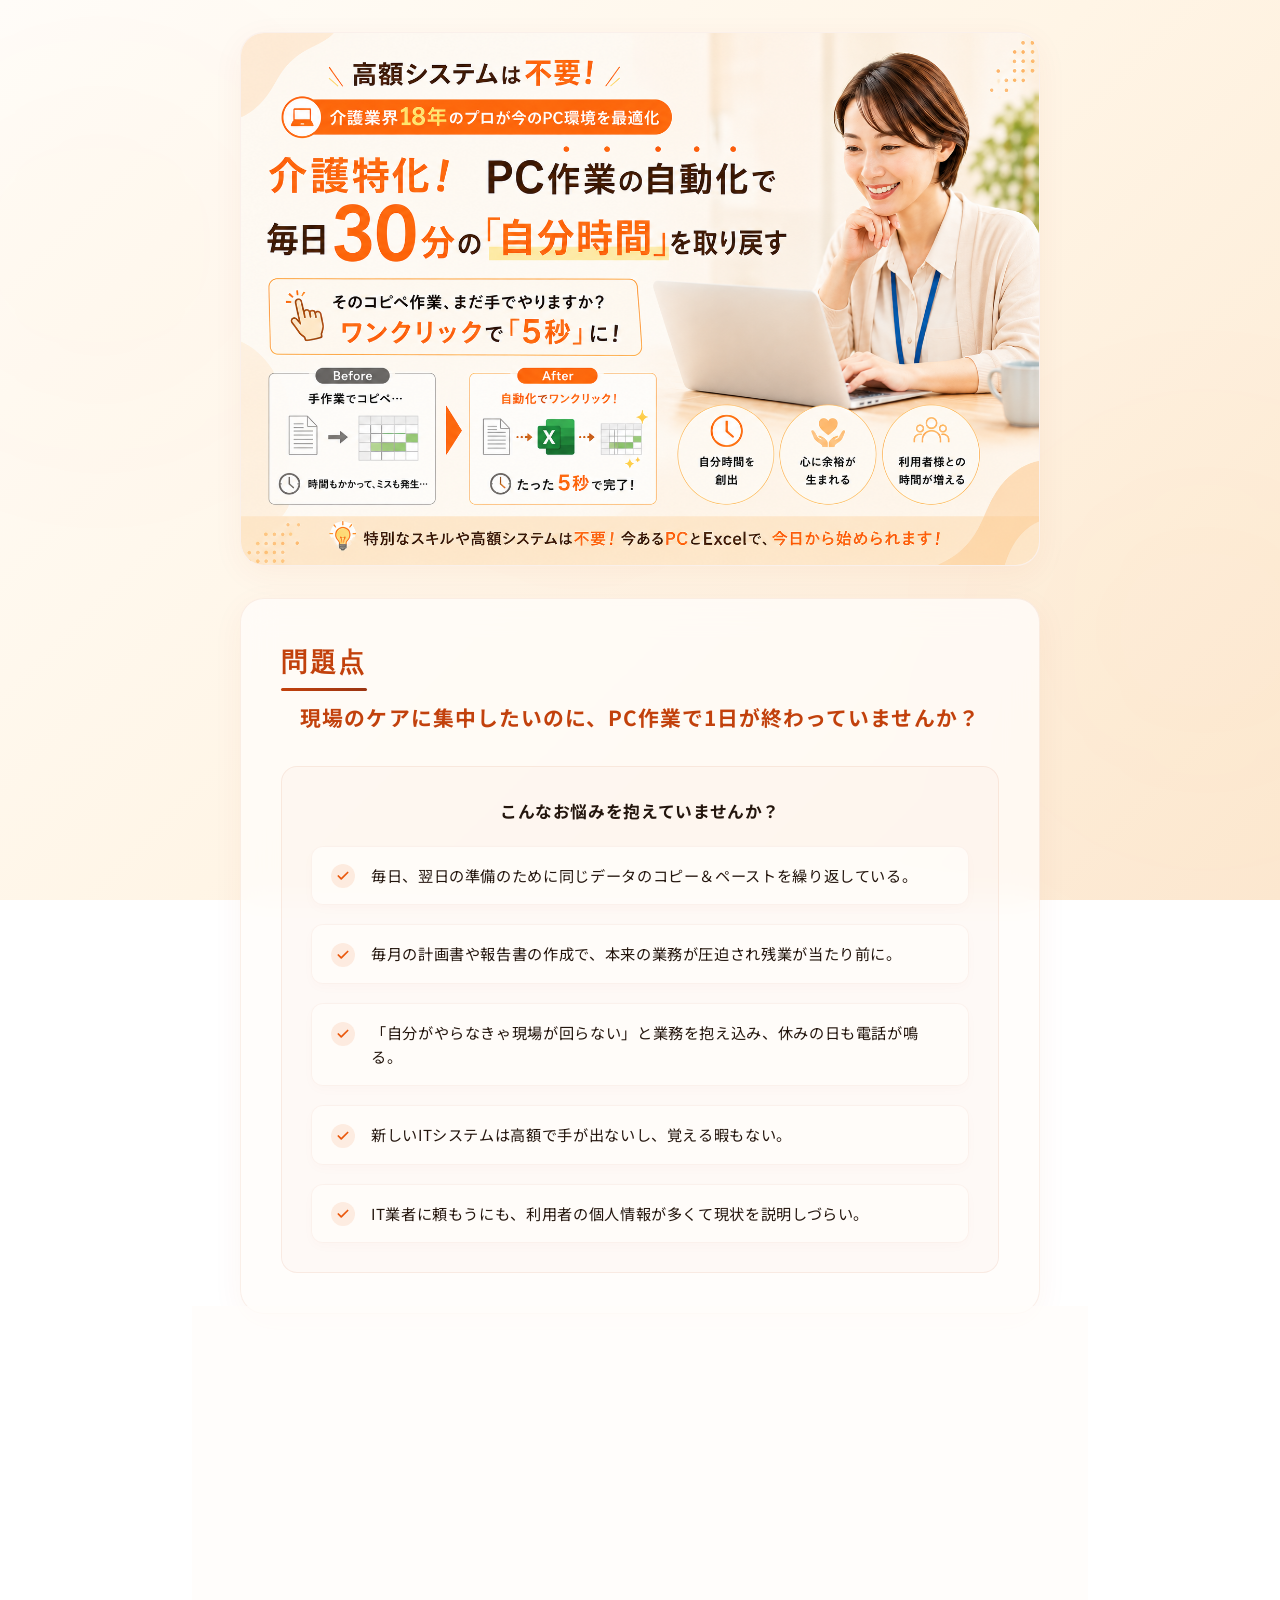
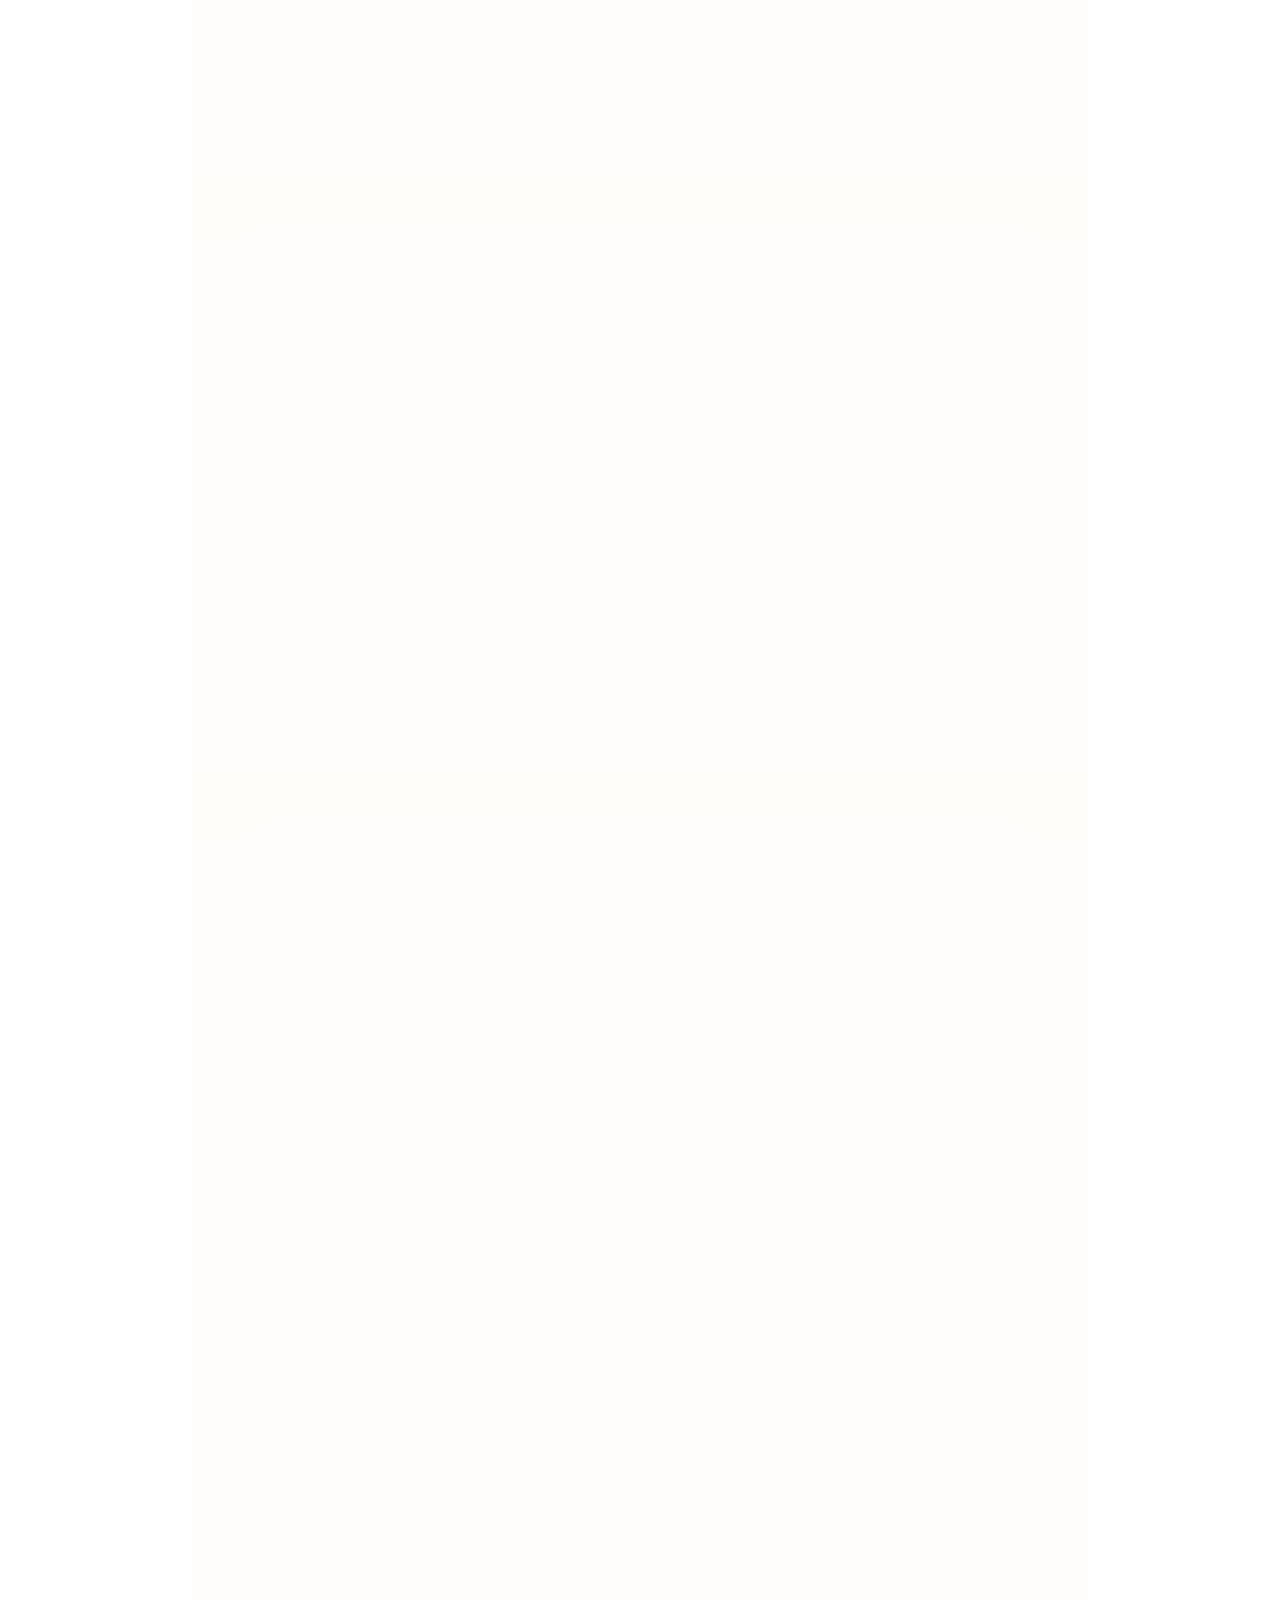
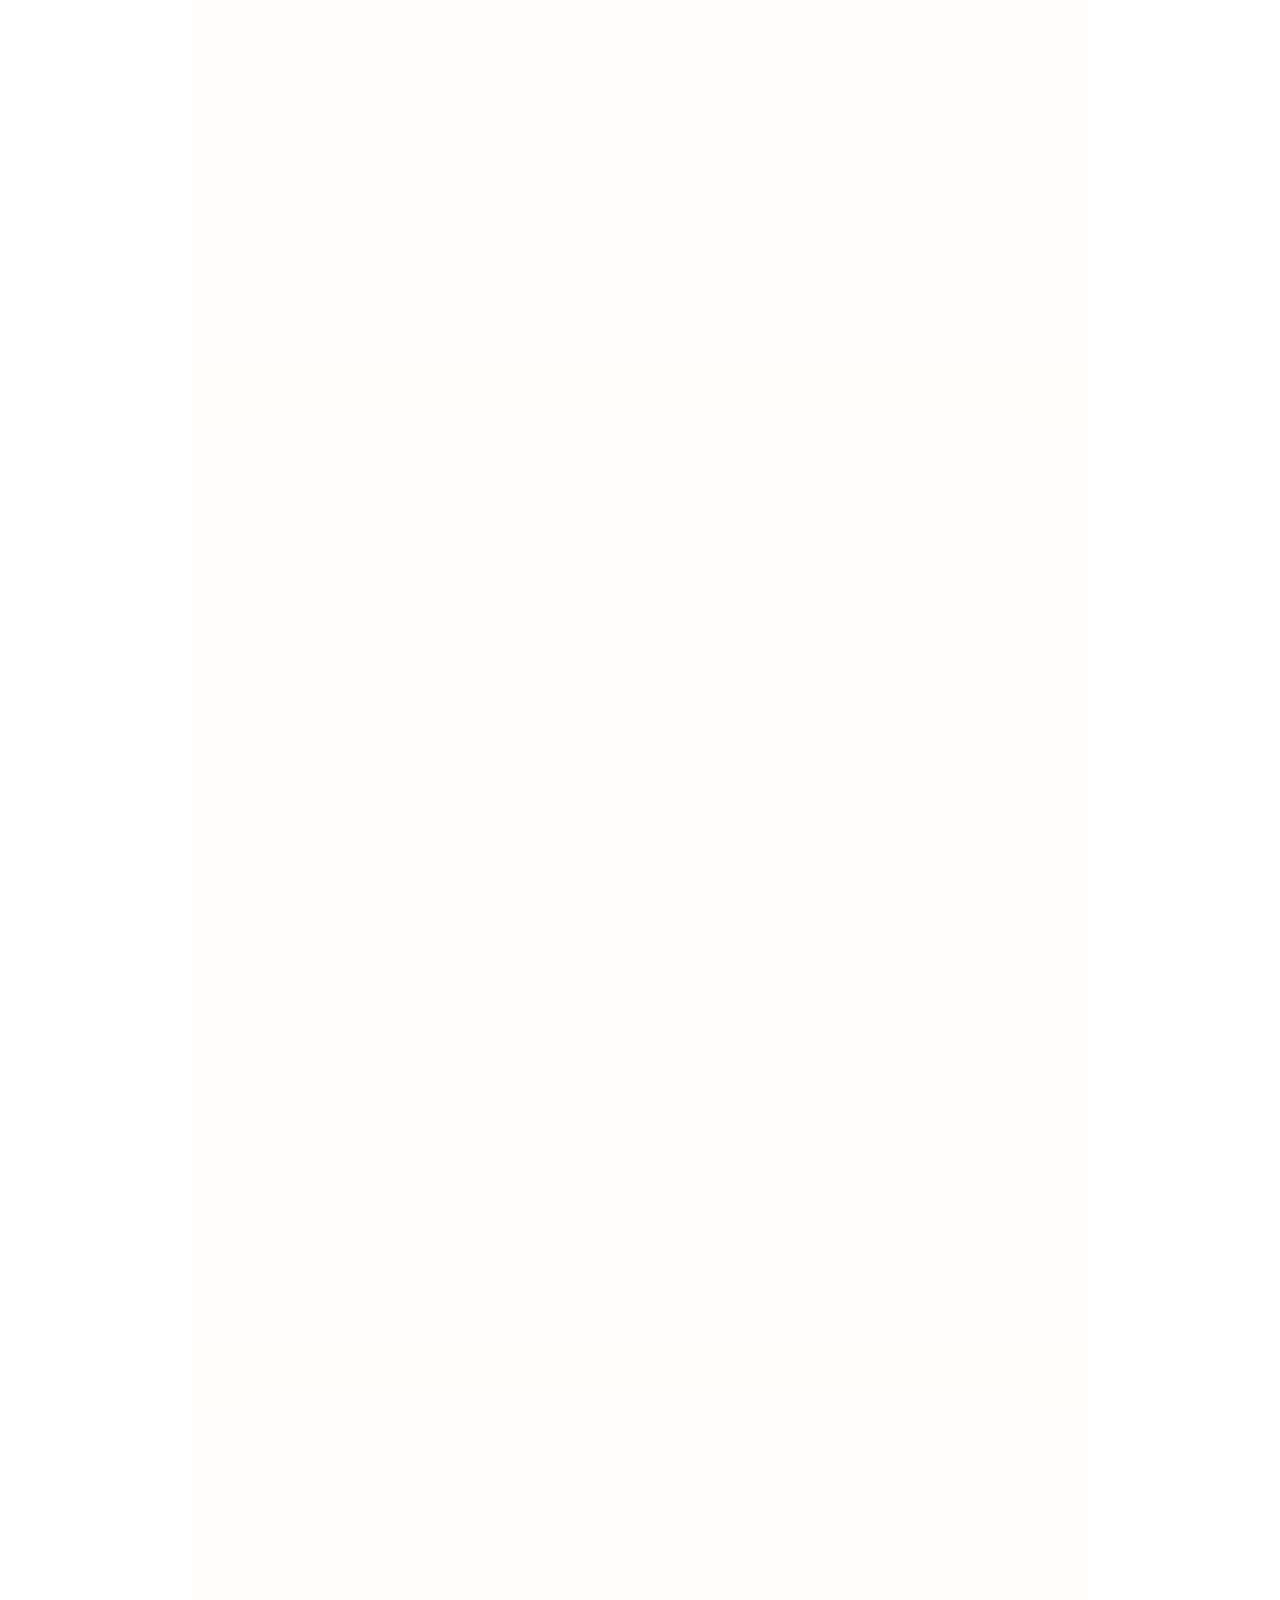
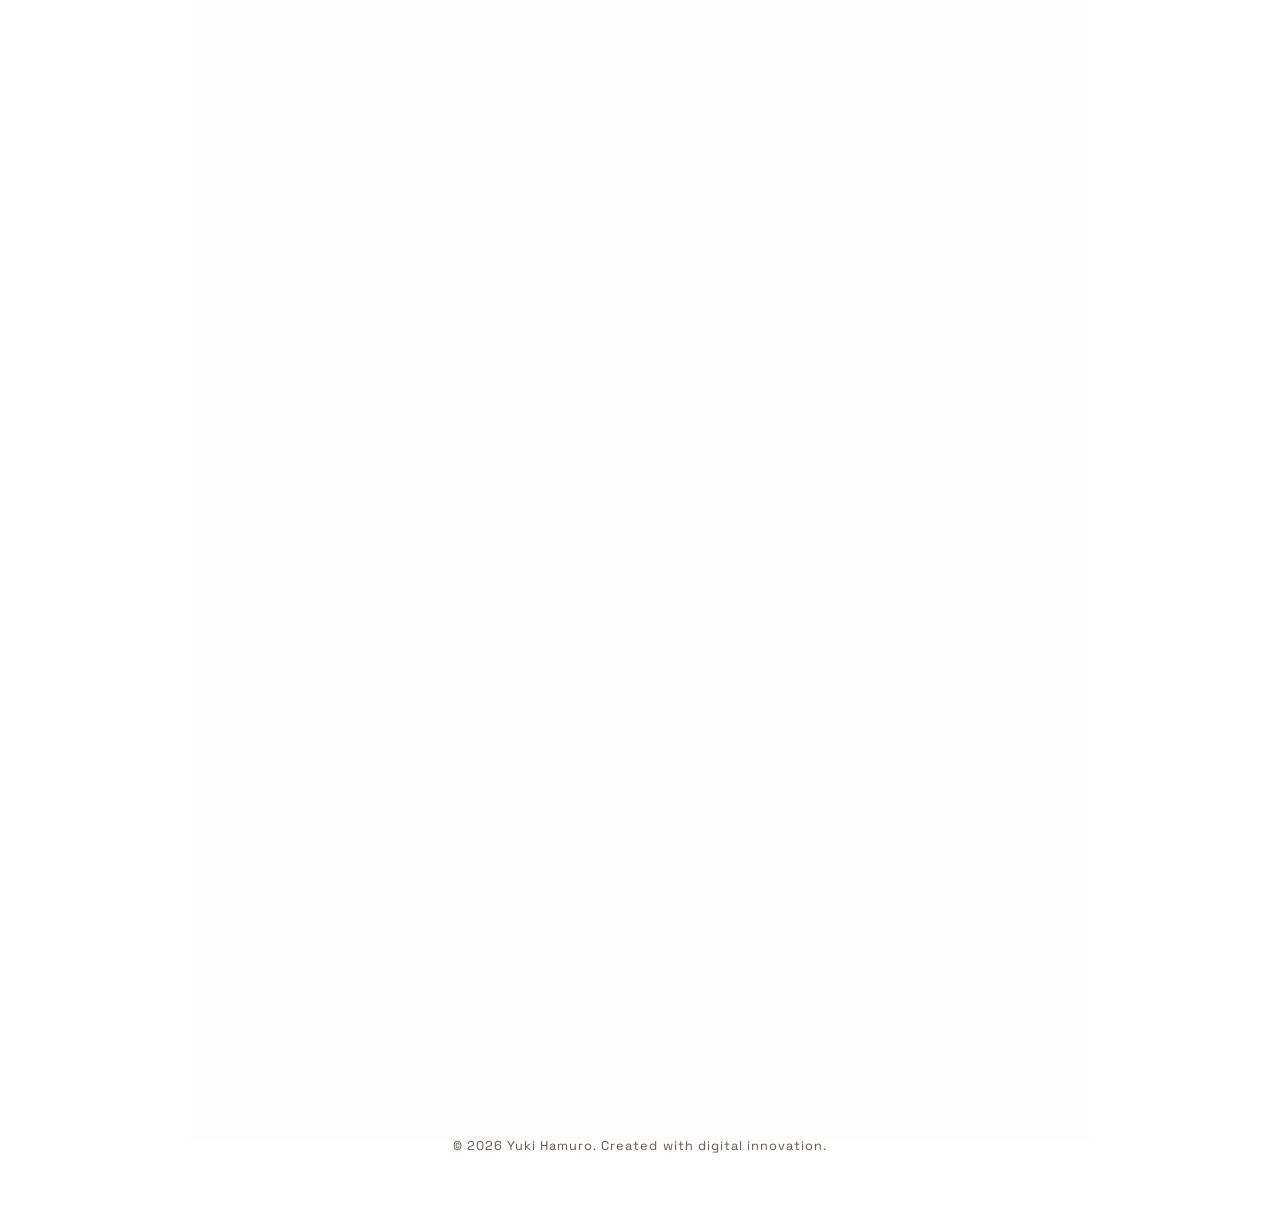
==== index.html @ 99d753df "LINE変更" ====
<!DOCTYPE html>
<html lang="ja">
<head>
  <meta charset="UTF-8">
  <meta name="viewport" content="width=device-width, initial-scale=1.0">
  <title>羽室 雄貴 | 介護特化型・デジタル業務改善プロデューサー</title>
  <meta name="description" content="羽室 雄貴（はむこばのhamちゃん）の自己紹介ページです。介護職18年、うち管理者歴13年の経験を活かし、PCデータのカスタマイズ等を通じて介護現場のデジタル業務改善をサポートします。">
  
  <!-- OGP設定（SNSでシェアされた時の表示設定） -->
  <meta property="og:title" content="みんなで一緒に〈はよかえろ〉">
  <meta property="og:description" content="介護職者必見！PC業務時短化しちゃおう！">
  <meta property="og:image" content="LP2.png">
  <meta property="og:type" content="website">
  
  <!-- X（旧Twitter）用のカード設定 -->
  <meta name="twitter:card" content="summary_large_image">

  <!-- Google Fonts: 未来的な Orbitron / Space Grotesk と 読みやすい Noto Sans JP -->
  <link rel="preconnect" href="https://fonts.googleapis.com">
  <link rel="preconnect" href="https://fonts.gstatic.com" crossorigin>
  <link href="https://fonts.googleapis.com/css2?family=Noto+Sans+JP:wght@400;500;700&family=Orbitron:wght@500;700&family=Space+Grotesk:wght@500;700&display=swap" rel="stylesheet">
  <link rel="stylesheet" href="style.css">
</head>
<body>

  <!-- 背景のネオンデジタル装飾用グラデーションサークル -->
  <div class="bg-circles">
    <div class="circle circle-1"></div>
    <div class="circle circle-2"></div>
    <div class="circle circle-3"></div>
  </div>

  <main class="main-container">
    <!-- 新しいファーストビュー（メインビジュアル） -->
    <div class="main-visual fade-in">
      <img src="LP2.png" alt="デジタル業務改善プロデューサー LP" class="main-visual-image">
    </div>

    <!-- お悩み提起セクション (Problem) -->
    <section class="section problem-section fade-in delay-1">
      <h2 class="section-title">問題点</h2>
      <p class="problem-lead">
        現場のケアに集中したいのに、<br class="sp-only">PC作業で1日が終わっていませんか？
      </p>
      <div class="problem-container">
        <p class="problem-intro">こんなお悩みを抱えていませんか？</p>
        <ul class="problem-list">
          <li class="problem-item">
            <span class="problem-icon">
              <svg viewBox="0 0 24 24" fill="none" stroke="currentColor" stroke-width="3" stroke-linecap="round" stroke-linejoin="round">
                <polyline points="20 6 9 17 4 12"></polyline>
              </svg>
            </span>
            <span class="problem-text">毎日、翌日の準備のために同じデータのコピー＆ペーストを繰り返している。</span>
          </li>
          <li class="problem-item">
            <span class="problem-icon">
              <svg viewBox="0 0 24 24" fill="none" stroke="currentColor" stroke-width="3" stroke-linecap="round" stroke-linejoin="round">
                <polyline points="20 6 9 17 4 12"></polyline>
              </svg>
            </span>
            <span class="problem-text">毎月の計画書や報告書の作成で、本来の業務が圧迫され残業が当たり前に。</span>
          </li>
          <li class="problem-item">
            <span class="problem-icon">
              <svg viewBox="0 0 24 24" fill="none" stroke="currentColor" stroke-width="3" stroke-linecap="round" stroke-linejoin="round">
                <polyline points="20 6 9 17 4 12"></polyline>
              </svg>
            </span>
            <span class="problem-text">「自分がやらなきゃ現場が回らない」と業務を抱え込み、休みの日も電話が鳴る。</span>
          </li>
          <li class="problem-item">
            <span class="problem-icon">
              <svg viewBox="0 0 24 24" fill="none" stroke="currentColor" stroke-width="3" stroke-linecap="round" stroke-linejoin="round">
                <polyline points="20 6 9 17 4 12"></polyline>
              </svg>
            </span>
            <span class="problem-text">新しいITシステムは高額で手が出ないし、覚える暇もない。</span>
          </li>
          <li class="problem-item">
            <span class="problem-icon">
              <svg viewBox="0 0 24 24" fill="none" stroke="currentColor" stroke-width="3" stroke-linecap="round" stroke-linejoin="round">
                <polyline points="20 6 9 17 4 12"></polyline>
              </svg>
            </span>
            <span class="problem-text">IT業者に頼もうにも、利用者の個人情報が多くて現状を説明しづらい。</span>
          </li>
        </ul>
      </div>
    </section>

    <!-- 共感・自己紹介セクション (Empathy Section) -->
    <section class="section empathy-section fade-in delay-2">
      <div class="empathy-container">
        <div class="empathy-content">
          <h3 class="empathy-title">痛いほどわかります。私も18年間、現場で泥水をすすってきた現役の管理者ですから。</h3>
          <p class="empathy-text">
            私は長年、施設管理者として24時間365日オンの状態で走り続けてきました。「一番早く来て、一番最後に帰る」のが当たり前だと思っていました。<br><br>
            でも、ある日気づいたんです。1日は1440分しかない。その中で、純粋な自由時間はどれだけあるのだろうと。<br><br>
            <strong>「仕事も大事。利用者さんも大事。でも、あなたの30分も同じくらい大事」</strong><br><br>
            私は、現場のリーダーが『はよ帰ろ。』と定時に帰れる仕組みを作りたいと決意し、現在の活動をスタートしました。
          </p>
        </div>
      </div>
    </section>

    <!-- ヘッダーカード（名前と職業、プロフィールメッセージ） -->
    <header class="profile-card fade-in delay-3">
      <div class="profile-info">
        <h1 class="profile-name" id="profile-name">羽室 雄貴</h1>
        <p class="profile-nickname" id="profile-nickname">（活動名：はむこばのhamちゃん）</p>
        <p class="profile-title" id="profile-job">介護特化型・デジタル業務改善プロデューサー</p>
        <div class="profile-message" id="profile-message">
          介護業界歴18年（うち複合施設管理者歴13年）。<br>
          高額システムに頼らず、今あるExcelを「1クリック化」する実践的な時短術を得意とし、現場の残業削減と業務改善を支援している。<br><br>
          ■ 主な活動実績<br>
          ・<strong>現場改善</strong>： 自施設にて、毎日10分以上かかっていた手作業をExcel VBAで「ワンタッチ・5秒」に短縮。<br>
          ・<strong>毎日発信</strong>： ブログ（note）にて、介護現場のリアルな悩みや解決メソッドを1年間、毎日休まず発信中。<br>
          ・<strong>書籍出版</strong>： Amazon Kindleにて『はよ帰ろ。〜現場の中心にいる“頑張りすぎる介護職”が早く帰るための５つのステップ〜』を出版。
        </div>
      </div>
      <div class="profile-image-wrapper">
        <img src="homepage_image.PNG" alt="羽室 雄貴のプロフィール写真" class="profile-image" id="profile-img">
      </div>
    </header>

    <!-- 解決策セクション (Solution) -->
    <section class="section solution-section fade-in delay-4">
      <h2 class="section-title">解決策</h2>
      
      <div class="solution-container">
        <!-- キャッチコピー -->
        <h3 class="solution-catchphrase">
          高額なソフトは売りません。<br>今お使いの『Excel』を<span class="highlight-text">魔法のツール</span>に変えます！
        </h3>
        
        <!-- リード文 -->
        <p class="solution-intro-text">
          私の解決策は、高額な新しいITシステムを導入することではありません。今お使いの『Excel』の機能を最大限に活用（VBA等）し、PC作業を<strong>「1クリック化」</strong>することです。
        </p>

        <!-- 時短実績カード -->
        <div class="achievement-card">
          <div class="achievement-badge">圧倒的な時短実績</div>
          <p class="achievement-text">
            実際に私の施設では、毎日手作業でコピペを繰り返していた利用者管理表をExcel VBAで自動化。
          </p>
          <div class="achievement-time-change">
            <div class="time-before">
              <span class="label">毎日手作業で</span>
              <span class="time">15〜20分</span>
            </div>
            <div class="time-arrow">
              <svg viewBox="0 0 24 24" fill="none" stroke="currentColor" stroke-width="3" stroke-linecap="round" stroke-linejoin="round">
                <line x1="5" y1="12" x2="19" y2="12"></line>
                <polyline points="12 5 19 12 12 19"></polyline>
              </svg>
            </div>
            <div class="time-after">
              <span class="label">ボタン1つで</span>
              <span class="time-highlight">たった5秒！</span>
            </div>
          </div>
          <p class="achievement-subtext">作業時間が劇的に短縮されました！</p>
        </div>

        <!-- 3つの変化 -->
        <div class="benefits-container">
          <h4 class="benefits-title">導入で得られる3つの変化</h4>
          
          <div class="benefits-list">
            <div class="benefit-item">
              <div class="benefit-icon">
                <!-- 時計・時間のアイコン -->
                <svg viewBox="0 0 24 24" fill="none" stroke="currentColor" stroke-width="2" stroke-linecap="round" stroke-linejoin="round">
                  <circle cx="12" cy="12" r="10"></circle>
                  <polyline points="12 6 12 12 16 14"></polyline>
                </svg>
              </div>
              <div class="benefit-body">
                <h5 class="benefit-item-title">毎日30分の「余白」の創出</h5>
                <p class="benefit-item-text">浮いた時間で子供とお風呂に入ったり、自分のための読書ができます。</p>
              </div>
            </div>

            <div class="benefit-item">
              <div class="benefit-icon">
                <!-- チャット・会話のアイコン -->
                <svg viewBox="0 0 24 24" fill="none" stroke="currentColor" stroke-width="2" stroke-linecap="round" stroke-linejoin="round">
                  <path d="M21 15a2 2 0 0 1-2 2H7l-4 4V5a2 2 0 0 1 2-2h14a2 2 0 0 1 2 2z"></path>
                </svg>
              </div>
              <div class="benefit-body">
                <h5 class="benefit-item-title">専門用語がそのまま通じる</h5>
                <p class="benefit-item-text">介護現場を熟知しているため、一般的なIT業者のようなイチからの説明は不要です。</p>
              </div>
            </div>

            <div class="benefit-item">
              <div class="benefit-icon">
                <!-- 共有・チームワーク・人のアイコン -->
                <svg viewBox="0 0 24 24" fill="none" stroke="currentColor" stroke-width="2" stroke-linecap="round" stroke-linejoin="round">
                  <path d="M17 21v-2a4 4 0 0 0-4-4H5a4 4 0 0 0-4 4v2"></path>
                  <circle cx="9" cy="7" r="4"></circle>
                  <path d="M23 21v-2a4 4 0 0 0-3-3.87"></path>
                  <path d="M16 3.13a4 4 0 0 1 0 7.75"></path>
                </svg>
              </div>
              <div class="benefit-body">
                <h5 class="benefit-item-title">「属人化」からの脱却</h5>
                <p class="benefit-item-text">ボタンひとつで「誰でも・簡単に」作業できるようになり、あなた一人が抱え込む状況をなくします。</p>
              </div>
            </div>
          </div>
        </div>

      </div>
    </section>

    <!-- 提案セクション (Proposal) -->
    <section class="section proposal-section fade-in delay-5">
      <h2 class="section-title">ご提案</h2>
      <div class="proposal-container">
        <h3 class="proposal-catchphrase">
          まずは無料の『PC作業お片付け診断』で、<br class="pc-only">あなたの30分を見つけましょう
        </h3>
        
        <p class="proposal-lead">
          「こんな小さな作業でもラクになる？」「どこから手をつければいいか分からない」
        </p>
        
        <div class="proposal-card-content">
          <p class="proposal-text">
            そんな方のために、<strong>無料の「PC作業お片付け診断（約30分）」</strong>をご用意しました。
          </p>
          <p class="proposal-text">
            オンラインで現在の画面を見せていただき、「ここ、こうすれば1発で終わりますよ」と、明日から使える時短のヒントを直接アドバイスいたします。
          </p>
        </div>

        <div class="proposal-info-box warning-box">
          <span class="info-icon">💡</span>
          <p class="info-text">
            ※高額なツールの押し売りや、無理な営業は一切いたしませんのでご安心ください。
          </p>
        </div>

        <p class="proposal-extra-text">
          もちろん、直接事業所様へ伺っての診断も可能です！
        </p>

        <div class="proposal-action">
          <a href="https://lin.ee/uGoVAcD" target="_blank" rel="noopener noreferrer" class="proposal-btn">
            <span class="btn-icon">
              <svg viewBox="0 0 24 24" fill="currentColor">
                <path d="M24 10.304c0-5.369-5.383-9.738-12-9.738s-12 4.369-12 9.738c0 4.814 4.269 8.846 10.036 9.586.39.084.922.258 1.057.592.12.3.078.769.038 1.073l-.168 1.02c-.05.304-.243 1.19 1.048.649 1.291-.541 6.965-4.095 9.497-7.009 2.015-2.27 2.492-4.529 2.492-5.911zm-15.53 2.894h-1.636a.375.375 0 0 1-.375-.375v-3.79a.375.375 0 0 1 .375-.375h1.636a.375.375 0 0 1 .375.375v.51a.375.375 0 0 1-.375.375H7.71v.864h1.02a.375.375 0 0 1 .375.375v.51a.375.375 0 0 1-.375.375H7.71v.88h1.272a.375.375 0 0 1 .375.375v.51a.375.375 0 0 1-.375.375zm4.845 0h-.515a.375.375 0 0 1-.375-.375v-2.21l-1.63-2.129a.377.377 0 0 1-.059-.208v-.515a.375.375 0 0 1 .536-.341l1.716 1.488 1.72-1.488a.375.375 0 0 1 .537.341v.515a.377.377 0 0 1-.06.208l-1.63 2.129v2.21a.375.375 0 0 1-.375.375zm3.822 0h-1.636a.375.375 0 0 1-.375-.375v-3.79a.375.375 0 0 1 .375-.375h1.636a.375.375 0 0 1 .375.375v.51a.375.375 0 0 1-.375.375h-1.12v.864h1.02a.375.375 0 0 1 .375.375v.51a.375.375 0 0 1-.375.375h-1.02v.88h1.272a.375.375 0 0 1 .375.375v.51a.375.375 0 0 1-.375.375zm4.07 0h-1.636a.375.375 0 0 1-.375-.375v-3.79a.375.375 0 0 1 .375-.375h1.636a.375.375 0 0 1 .375.375v.51a.375.375 0 0 1-.375.375h-1.12v3.28a.375.375 0 0 1-.375.375z"/>
              </svg>
            </span>
            無料で「PC作業お片付け診断」を申し込む
          </a>
        </div>

        <div class="proposal-limit-box">
          <h4 class="limit-title">毎月【先着5名様】限定のご案内です</h4>
          <p class="limit-text">
            お一人おひとりの業務にしっかり寄り添い、丁寧なご提案をするために、無料診断をお受けできるのは毎月5名様までとさせていただいております。
          </p>
          <p class="limit-text limit-message">
            「いつか楽になれば…」と先延ばしにしても、現場の時間は削られ続けるだけです。まずは第一歩を踏み出してみませんか？
          </p>
        </div>
      </div>
    </section>

    <!-- 中間のLINE誘導ボタン（新規追加） -->
    <div class="middle-cta-section fade-in delay-5">
      <p class="cta-sub-text">＼ 枠が埋まる前に、まずは第一歩を！ ／</p>
      <div class="cta-action">
        <a href="https://lin.ee/uGoVAcD" target="_blank" rel="noopener noreferrer" class="proposal-btn middle-cta-btn">
          <span class="btn-icon">
            <svg viewBox="0 0 24 24" fill="currentColor">
              <path d="M24 10.304c0-5.369-5.383-9.738-12-9.738s-12 4.369-12 9.738c0 4.814 4.269 8.846 10.036 9.586.39.084.922.258 1.057.592.12.3.078.769.038 1.073l-.168 1.02c-.05.304-.243 1.19 1.048.649 1.291-.541 6.965-4.095 9.497-7.009 2.015-2.27 2.492-4.529 2.492-5.911zm-15.53 2.894h-1.636a.375.375 0 0 1-.375-.375v-3.79a.375.375 0 0 1 .375-.375h1.636a.375.375 0 0 1 .375.375v.51a.375.375 0 0 1-.375.375H7.71v.864h1.02a.375.375 0 0 1 .375.375v.51a.375.375 0 0 1-.375.375H7.71v.88h1.272a.375.375 0 0 1 .375.375v.51a.375.375 0 0 1-.375.375zm4.845 0h-.515a.375.375 0 0 1-.375-.375v-2.21l-1.63-2.129a.377.377 0 0 1-.059-.208v-.515a.375.375 0 0 1 .536-.341l1.716 1.488 1.72-1.488a.375.375 0 0 1 .537.341v.515a.377.377 0 0 1-.06.208l-1.63 2.129v2.21a.375.375 0 0 1-.375.375zm3.822 0h-1.636a.375.375 0 0 1-.375-.375v-3.79a.375.375 0 0 1 .375-.375h1.636a.375.375 0 0 1 .375.375v.51a.375.375 0 0 1-.375.375h-1.12v.864h1.02a.375.375 0 0 1 .375.375v.51a.375.375 0 0 1-.375.375h-1.02v.88h1.272a.375.375 0 0 1 .375.375v.51a.375.375 0 0 1-.375.375zm4.07 0h-1.636a.375.375 0 0 1-.375-.375v-3.79a.375.375 0 0 1 .375-.375h1.636a.375.375 0 0 1 .375.375v.51a.375.375 0 0 1-.375.375h-1.12v3.28a.375.375 0 0 1-.375.375z"/>
            </svg>
          </span>
          毎月5名様限定！LINEで無料診断を申し込む
        </a>
      </div>
    </div>

    <!-- SNSセクション -->
    <section class="section sns-section fade-in delay-5">
      <h2 class="section-title">SNS & Links</h2>

      <div class="sns-intro-container">
        <div class="sns-intro-body">
          <p class="sns-subtitle">はむこばのhamちゃんとして各メディアで発信中！</p>
          <h3 class="sns-intro-title">hamちゃんの活動実績・発信メディア</h3>
          <p class="sns-intro-text">
            「本当にPC作業がラクになるの？」「どんな人がサポートしてくれるの？」<br>
            もし少しでも気になった方は、これまでの活動記録をご覧ください。現場歴18年のリアルな経験や思考法を1年間毎日休まず発信し続けています！
          </p>
        </div>
        <div class="sns-intro-image">
          <img src="hamちゃん勇者.png" alt="hamちゃん勇者" class="sns-hero-image">
        </div>
      </div>

      <p class="sns-lead">※カードをタップすると各外部サイト（別ウィンドウ）が開きます。</p>
      <div class="sns-grid">
        
        <!-- note リンクカード -->
        <a href="https://note.com/hamukoba_ham" target="_blank" rel="noopener noreferrer" class="sns-card" id="sns-note">
          <div class="sns-icon">
            <!-- ノートとペンのアイコン (SVG) -->
            <svg viewBox="0 0 24 24" fill="none" stroke="currentColor" stroke-width="2" stroke-linecap="round" stroke-linejoin="round">
              <path d="M12 20h9" />
              <path d="M16.5 3.5a2.121 2.121 0 0 1 3 3L7 19l-4 1 1-4L16.5 3.5z" />
            </svg>
          </div>
          <div class="sns-info">
            <h3 class="sns-name">note</h3>
            <p class="sns-desc">介護現場のデジタル業務改善に関する知見や、独立後の活動・想いなどを毎日発信しています。</p>
          </div>
          <div class="sns-arrow">
            <svg viewBox="0 0 24 24" fill="none" stroke="currentColor" stroke-width="2" stroke-linecap="round" stroke-linejoin="round">
              <line x1="7" y1="17" x2="17" y2="7"></line>
              <polyline points="7 7 17 7 17 17"></polyline>
            </svg>
          </div>
        </a>

        <!-- stand.fm リンクカード -->
        <a href="https://stand.fm/channels/65d8b1ed53b400abe2d19268" target="_blank" rel="noopener noreferrer" class="sns-card" id="sns-standfm">
          <div class="sns-icon">
            <!-- 音声波形のアイコン (SVG) -->
            <svg viewBox="0 0 24 24" fill="none" stroke="currentColor" stroke-width="2" stroke-linecap="round" stroke-linejoin="round">
              <path d="M12 2v20M17 5v14M22 9v6M7 5v14M2 9v6" />
            </svg>
          </div>
          <div class="sns-info">
            <h3 class="sns-name">stand.fm</h3>
            <p class="sns-desc">音声配信プラットフォームです。介護現場の裏話やデジタル業務改善のヒントを、毎週月曜日に音声でお届けしています。</p>
          </div>
          <div class="sns-arrow">
            <svg viewBox="0 0 24 24" fill="none" stroke="currentColor" stroke-width="2" stroke-linecap="round" stroke-linejoin="round">
              <line x1="7" y1="17" x2="17" y2="7"></line>
              <polyline points="7 7 17 7 17 17"></polyline>
            </svg>
          </div>
        </a>

        <!-- X (Twitter) リンクカード -->
        <a href="https://x.com/ham_hamkoballc" target="_blank" rel="noopener noreferrer" class="sns-card" id="sns-x">
          <div class="sns-icon">
            <!-- Xのブランドロゴ (SVG) -->
            <svg viewBox="0 0 24 24" fill="currentColor">
              <path d="M18.244 2.25h3.308l-7.227 8.26 8.502 11.24H16.17l-5.214-6.817L4.99 21.75H1.68l7.73-8.835L1.254 2.25H8.08l4.713 6.231zm-1.161 17.52h1.833L7.084 4.126H5.117z"/>
            </svg>
          </div>
          <div class="sns-info">
            <h3 class="sns-name">X (Twitter)</h3>
            <p class="sns-desc">日常の気づきや介護現場のデジタル化に関する最新情報をリアルタイムで発信しています。お気軽にフォローしてください！</p>
          </div>
          <div class="sns-arrow">
            <svg viewBox="0 0 24 24" fill="none" stroke="currentColor" stroke-width="2" stroke-linecap="round" stroke-linejoin="round">
              <line x1="7" y1="17" x2="17" y2="7"></line>
              <polyline points="7 7 17 7 17 17"></polyline>
            </svg>
          </div>
        </a>

        <!-- 著書 リンクカード -->
        <a href="https://amzn.asia/d/f8YSsXB" target="_blank" rel="noopener noreferrer" class="sns-card" id="sns-book">
          <div class="sns-icon">
            <!-- 開いた本のアイコン (SVG) -->
            <svg viewBox="0 0 24 24" fill="none" stroke="currentColor" stroke-width="2" stroke-linecap="round" stroke-linejoin="round">
              <path d="M2 3h6a4 4 0 0 1 4 4v14a3 3 0 0 0-3-3H2z" />
              <path d="M22 3h-6a4 4 0 0 0-4 4v14a3 3 0 0 1 3-3h7z" />
            </svg>
          </div>
          <div class="sns-info">
            <h3 class="sns-name">書籍「はよ帰ろ」</h3>
            <p class="sns-desc">Amazon Kindleにて発売中の電子書籍です。介護現場で残業を減らし、自分時間を取り戻すためのヒントをまとめています。</p>
          </div>
          <div class="sns-arrow">
            <svg viewBox="0 0 24 24" fill="none" stroke="currentColor" stroke-width="2" stroke-linecap="round" stroke-linejoin="round">
              <line x1="7" y1="17" x2="17" y2="7"></line>
              <polyline points="7 7 17 7 17 17"></polyline>
            </svg>
          </div>
        </a>

      </div>
    </section>

    <!-- フッター -->
    <footer class="main-footer fade-in delay-5">
      <p class="copyright">&copy; 2026 Yuki Hamuro. Created with digital innovation.</p>
    </footer>
  </main>

  <script src="script.js"></script>
</body>
</html>
---- style.css ----
/* ==========================================
   自己紹介ページ用スタイルシート (style.css)
   デザインテーマ：未来的・デジタルグラスモーフィズム
   ========================================== */

/* 1. 基本設定・リセット */
* {
  margin: 0;
  padding: 0;
  box-sizing: border-box;
}

:root {
  /* 未来感と温かみのあるオレンジ・アンバー調の配色パレット */
  --bg-gradient: linear-gradient(135deg, #FFFDF9 0%, #FFF5E6 50%, #FCE8D0 100%);
  --text-main: #24160E;      /* 温かみのある極めて暗いブラウン */
  --text-sub: #6B5649;       /* サブテキスト用の落ち着いたブラウングレー */
  --card-bg: rgba(255, 253, 250, 0.78); /* ほんのり温かみのある半透明グラスモーフィズム */
  --card-shadow: 0 8px 32px rgba(194, 65, 12, 0.05); /* オレンジがかった柔らかい影 */
  --primary-color: #C2410C;   /* 主要アクセント（深みのあるテラコッタオレンジ） */
  --secondary-color: #9A3412; /* サブ（濃いアンバーオレンジ） */
  --accent-color: #EA580C;    /* サード（鮮やかなオレンジ） */
  --font-japanese: 'Noto Sans JP', -apple-system, BlinkMacSystemFont, "Segoe UI", Roboto, "Helvetica Neue", Arial, sans-serif;
  --font-english: 'Space Grotesk', 'Orbitron', sans-serif;
  --transition-smooth: all 0.4s cubic-bezier(0.16, 1, 0.3, 1); /* なめらかなアニメーション */
}

body {
  font-family: var(--font-japanese);
  color: var(--text-main);
  background: var(--bg-gradient);
  background-attachment: fixed;
  min-height: 100vh;
  line-height: 1.8;
  letter-spacing: 0.04em;
  overflow-x: hidden;
  position: relative;
  display: flex;
  justify-content: center;
  align-items: center;
  padding: 2rem 1rem;
}

/* 2. 背景のデジタルネオンサークル */
.bg-circles {
  position: fixed;
  top: 0;
  left: 0;
  width: 100vw;
  height: 100vh;
  z-index: -1;
  overflow: hidden;
  pointer-events: none;
}

.circle {
  position: absolute;
  border-radius: 50%;
  filter: blur(120px);
  opacity: 0.4;
}

.circle-1 {
  width: 400px;
  height: 400px;
  background-color: rgba(249, 115, 22, 0.06); /* 薄いオレンジ */
  top: 5%;
  left: -100px;
}

.circle-2 {
  width: 450px;
  height: 450px;
  background-color: rgba(251, 146, 60, 0.05); /* 薄いオレンジ */
  bottom: 5%;
  right: -150px;
}

.circle-3 {
  width: 300px;
  height: 300px;
  background-color: rgba(253, 186, 116, 0.04); /* 薄いオレンジ */
  top: 45%;
  left: 45%;
  transform: translate(-50%, -50%);
}

/* 3. レイアウトコンテナ */
.main-container {
  width: 100%;
  max-width: 800px;
  display: flex;
  flex-direction: column;
  gap: 2rem;
}

/* 4. コンポーネントスタイル */

/* 新しいメインビジュアル（LP2.png用） */
.main-visual {
  width: 100%;
  border-radius: 24px;
  overflow: hidden;
  box-shadow: var(--card-shadow);
  border: 1px solid rgba(194, 65, 12, 0.08);
  line-height: 0;
  transition: var(--transition-smooth);
  background: #ffffff;
}

.main-visual:hover {
  transform: translateY(-3px);
  border-color: rgba(194, 65, 12, 0.18);
  box-shadow: 0 12px 40px rgba(194, 65, 12, 0.08);
}

.main-visual-image {
  width: 100%;
  height: auto;
  display: block;
}



/* カードの基本設定（明るいグラスモーフィズム調） */
.profile-card, .section {
  background: var(--card-bg);
  backdrop-filter: blur(16px);
  -webkit-backdrop-filter: blur(16px);
  border: 1px solid rgba(194, 65, 12, 0.08);
  border-radius: 24px;
  padding: 2.5rem;
  box-shadow: var(--card-shadow);
  transition: var(--transition-smooth);
}

.profile-card:hover, .section:hover {
  transform: translateY(-3px);
  border-color: rgba(194, 65, 12, 0.18);
  box-shadow: 0 12px 40px rgba(194, 65, 12, 0.08);
}

/* ヘッダー・プロフィールカード */
.profile-card {
  display: flex;
  align-items: center;
  gap: 2.5rem;
  position: relative;
  overflow: hidden;
}

/* サイバー装飾用のインジケーターバー */
.profile-card::before {
  content: '';
  position: absolute;
  top: 0;
  left: 0;
  width: 4px;
  height: 100%;
  background: linear-gradient(to bottom, var(--primary-color), var(--secondary-color));
}

.profile-image-wrapper {
  flex-shrink: 0;
  width: 140px;
  height: 140px;
  border-radius: 50%;
  overflow: hidden;
  box-shadow: 0 0 20px rgba(15, 23, 42, 0.1);
  background: #ffffff;
  border: 2px solid var(--primary-color);
  display: flex;
  justify-content: center;
  align-items: center;
}

.profile-placeholder {
  width: 100%;
  height: 100%;
  display: block;
}

.profile-image {
  width: 100%;
  height: 100%;
  object-fit: cover;
  display: block;
}

.profile-info {
  display: flex;
  flex-direction: column;
  align-items: flex-start;
  gap: 0.6rem;
}

.role-badge {
  font-family: var(--font-english);
  font-size: 0.8rem;
  font-weight: 700;
  color: var(--primary-color);
  background-color: rgba(0, 242, 254, 0.1);
  padding: 0.25rem 0.8rem;
  border-radius: 4px;
  border: 1px solid rgba(0, 242, 254, 0.3);
  letter-spacing: 0.12em;
  text-transform: uppercase;
}

.profile-name {
  font-size: 2.2rem;
  font-weight: 700;
  color: var(--text-main);
  line-height: 1.2;
  text-shadow: 0 0 10px rgba(255, 255, 255, 0.1);
}

.profile-nickname {
  font-size: 1.05rem;
  color: var(--secondary-color);
  font-weight: 500;
  letter-spacing: 0.05em;
  margin-top: -0.2rem;
}

.profile-title {
  font-size: 1.1rem;
  color: var(--text-sub);
  font-weight: 500;
}

/* プロフィール下部の新メッセージブロック */
.profile-message {
  font-size: 0.95rem;
  color: var(--text-main);
  background: rgba(194, 65, 12, 0.03); /* 薄いオレンジ背景 */
  border: 1px solid rgba(194, 65, 12, 0.08); /* 細いオレンジ枠線 */
  border-radius: 12px;
  padding: 1rem 1.2rem;
  margin-top: 0.6rem;
  line-height: 1.7;
  text-align: justify;
}

/* セクション共通 */
.section-title {
  font-family: var(--font-english);
  font-size: 1.6rem;
  font-weight: 700;
  color: var(--primary-color);
  margin-bottom: 1.8rem;
  position: relative;
  display: inline-block;
  letter-spacing: 0.1em;
  text-transform: uppercase;
}

/* タイトルの下線（デジタルグラデーションバー） */
.section-title::after {
  content: '';
  position: absolute;
  left: 0;
  bottom: -6px;
  width: 100%;
  height: 3px;
  background: linear-gradient(90deg, var(--primary-color), var(--secondary-color));
  border-radius: 2px;
}



/* ==========================================
   お悩み提起セクション (Problem Section)
   ========================================== */
.problem-section {
  position: relative;
  overflow: hidden;
}

.problem-lead {
  font-size: 1.3rem;
  font-weight: 700;
  color: var(--primary-color);
  line-height: 1.6;
  text-align: center;
  margin-top: -0.8rem;
  margin-bottom: 2rem;
  letter-spacing: 0.05em;
}

.problem-container {
  background: rgba(194, 65, 12, 0.02);
  border: 1px solid rgba(194, 65, 12, 0.08);
  border-radius: 16px;
  padding: 1.8rem;
}

.problem-intro {
  font-size: 1.05rem;
  font-weight: 700;
  color: var(--text-main);
  margin-bottom: 1.2rem;
  text-align: center;
}

.problem-list {
  list-style: none;
  display: flex;
  flex-direction: column;
  gap: 1.2rem;
}

.problem-item {
  display: flex;
  align-items: flex-start;
  gap: 1rem;
  padding: 1rem 1.2rem;
  background: var(--card-bg);
  border: 1px solid rgba(194, 65, 12, 0.05);
  border-radius: 12px;
  box-shadow: 0 4px 12px rgba(194, 65, 12, 0.02);
  transition: var(--transition-smooth);
}

.problem-item:hover {
  transform: translateY(-2px);
  border-color: rgba(194, 65, 12, 0.15);
  box-shadow: 0 6px 18px rgba(194, 65, 12, 0.06);
}

.problem-icon {
  flex-shrink: 0;
  width: 24px;
  height: 24px;
  border-radius: 50%;
  background: rgba(234, 88, 12, 0.1);
  color: var(--accent-color);
  display: flex;
  justify-content: center;
  align-items: center;
  margin-top: 0.1rem;
}

.problem-icon svg {
  width: 14px;
  height: 14px;
}

.problem-text {
  font-size: 0.95rem;
  color: var(--text-main);
  line-height: 1.6;
}

/* ==========================================
   解決策セクション (Solution Section)
   ========================================== */
.solution-section {
  position: relative;
  overflow: hidden;
}

.solution-container {
  display: flex;
  flex-direction: column;
  gap: 2rem;
}

.solution-catchphrase {
  font-size: 1.5rem;
  font-weight: 700;
  color: var(--text-main);
  line-height: 1.6;
  text-align: center;
  margin-top: -0.5rem;
  letter-spacing: 0.03em;
}

.solution-catchphrase .highlight-text {
  color: var(--accent-color);
  background: linear-gradient(transparent 60%, rgba(234, 88, 12, 0.1) 60%);
  font-weight: 700;
}

.solution-intro-text {
  font-size: 1rem;
  color: var(--text-main);
  line-height: 1.8;
  text-align: justify;
  background: rgba(255, 255, 255, 0.4);
  border-radius: 16px;
  padding: 1.25rem 1.5rem;
  border: 1px solid rgba(194, 65, 12, 0.05);
}

.solution-intro-text strong {
  color: var(--primary-color);
  font-weight: 700;
}

/* 時短実績カード */
.achievement-card {
  background: rgba(194, 65, 12, 0.03);
  border: 1px solid rgba(194, 65, 12, 0.08);
  border-radius: 20px;
  padding: 1.75rem;
  text-align: center;
  box-shadow: inset 0 2px 8px rgba(194, 65, 12, 0.02);
}

.achievement-badge {
  display: inline-block;
  background: var(--primary-color);
  color: #ffffff;
  font-size: 0.8rem;
  font-weight: 700;
  padding: 0.25rem 0.75rem;
  border-radius: 50px;
  margin-bottom: 1rem;
  letter-spacing: 0.05em;
  box-shadow: 0 2px 6px rgba(194, 65, 12, 0.15);
}

.achievement-text {
  font-size: 0.95rem;
  color: var(--text-main);
  line-height: 1.6;
  margin-bottom: 1.25rem;
}

.achievement-time-change {
  display: flex;
  justify-content: center;
  align-items: center;
  gap: 1.5rem;
  margin: 1.5rem 0;
  background: rgba(255, 255, 255, 0.7);
  padding: 1rem 1.5rem;
  border-radius: 14px;
  border: 1px solid rgba(194, 65, 12, 0.05);
}

.time-before, .time-after {
  display: flex;
  flex-direction: column;
  align-items: center;
}

.time-before .label, .time-after .label {
  font-size: 0.75rem;
  color: var(--text-sub);
  margin-bottom: 0.25rem;
  font-weight: 500;
}

.time-before .time {
  font-size: 1.2rem;
  color: var(--text-sub);
  text-decoration: line-through;
  font-weight: 700;
}

.time-arrow {
  color: var(--text-sub);
  display: flex;
  align-items: center;
  opacity: 0.7;
}

.time-arrow svg {
  width: 24px;
  height: 24px;
}

.time-after .time-highlight {
  font-size: 1.6rem;
  color: var(--accent-color);
  font-weight: 700;
  letter-spacing: 0.02em;
  animation: pulseLight 2s infinite ease-in-out;
}

@keyframes pulseLight {
  0%, 100% {
    transform: scale(1);
    filter: drop-shadow(0 0 0px rgba(234, 88, 12, 0));
  }
  50% {
    transform: scale(1.03);
    filter: drop-shadow(0 0 4px rgba(234, 88, 12, 0.2));
  }
}

.achievement-subtext {
  font-size: 0.95rem;
  font-weight: 700;
  color: var(--primary-color);
  margin-top: 0.5rem;
}

/* 3つの変化リスト */
.benefits-container {
  margin-top: 0.5rem;
}

.benefits-title {
  font-size: 1.15rem;
  font-weight: 700;
  color: var(--text-main);
  text-align: center;
  margin-bottom: 1.5rem;
  position: relative;
  display: block;
}

.benefits-list {
  display: flex;
  flex-direction: column;
  gap: 1rem;
}

.benefit-item {
  display: flex;
  align-items: flex-start;
  gap: 1.2rem;
  padding: 1.25rem;
  background: rgba(255, 255, 255, 0.6);
  border: 1px solid rgba(194, 65, 12, 0.05);
  border-radius: 16px;
  transition: var(--transition-smooth);
}

.benefit-item:hover {
  transform: translateY(-2px);
  border-color: rgba(194, 65, 12, 0.15);
  background: rgba(255, 255, 255, 0.85);
  box-shadow: 0 6px 20px rgba(194, 65, 12, 0.04);
}

.benefit-icon {
  flex-shrink: 0;
  width: 44px;
  height: 44px;
  border-radius: 12px;
  background: rgba(234, 88, 12, 0.08);
  color: var(--accent-color);
  display: flex;
  justify-content: center;
  align-items: center;
}

.benefit-icon svg {
  width: 20px;
  height: 20px;
}

.benefit-body {
  flex-grow: 1;
}

.benefit-item-title {
  font-size: 1.05rem;
  font-weight: 700;
  color: var(--primary-color);
  margin-bottom: 0.4rem;
  line-height: 1.4;
}

.benefit-item-text {
  font-size: 0.88rem;
  color: var(--text-main);
  line-height: 1.6;
}

/* PC等での改行用ユーティリティ */
.sp-only {
  display: none;
}

/* フッター */
.main-footer {
  text-align: center;
  padding: 1rem 0;
}

.copyright {
  font-family: var(--font-english);
  font-size: 0.8rem;
  color: var(--text-sub);
  letter-spacing: 0.08em;
}

/* 5. アニメーション設定 */
.fade-in {
  opacity: 0;
  transform: translateY(20px);
  animation: slideUpFade 0.8s cubic-bezier(0.16, 1, 0.3, 1) forwards;
}

.delay-1 {
  animation-delay: 0.15s;
}

.delay-2 {
  animation-delay: 0.3s;
}

.delay-3 {
  animation-delay: 0.45s;
}

.delay-4 {
  animation-delay: 0.6s;
}

.delay-5 {
  animation-delay: 0.75s;
}

@keyframes slideUpFade {
  to {
    opacity: 1;
    transform: translateY(0);
  }
}

/* 6. レスポンシブ対応 (メディアクエリ) */

/* タブレット・スマートフォン向け (最大幅: 768px) */
/* タブレット・スマートフォン向け (最大幅: 768px) */
@media (max-width: 768px) {
  body {
    padding: 1.5rem 1rem;
  }



  /* コンテナの間隔を調整 */
  .main-container {
    gap: 1.5rem;
  }

  .profile-card {
    flex-direction: column;
    text-align: center;
    padding: 1.75rem 1.5rem;
    gap: 1.2rem;
  }

  .profile-card::before {
    width: 100%;
    height: 4px;
    top: 0;
    left: 0;
  }

  .profile-info {
    align-items: center;
    gap: 0.5rem;
  }

  .profile-name {
    font-size: 1.8rem;
  }

  .profile-title {
    font-size: 1rem;
  }

  .section {
    padding: 1.75rem 1.5rem;
  }

  .section-title {
    font-size: 1.4rem;
    margin-bottom: 1.4rem;
  }

  .hobby-grid {
    gap: 1rem;
  }

  /* 趣味カードの余白とギャップをスマホ用に調整 */
  .hobby-card {
    padding: 1.2rem;
    gap: 1.2rem;
  }

  .hobby-desc {
    font-size: 0.85rem;
  }

  /* モバイル端末でのタップ時・ホバー時の不要な動きを抑制 */
  .profile-card:hover, .section:hover, .sns-card:hover {
    transform: none !important;
    box-shadow: var(--card-shadow) !important;
  }
  /* スマホでのタップ時の明快なへこみエフェクト */
  .sns-card:active {
    transform: scale(0.97) !important;
    background: rgba(194, 65, 12, 0.12) !important;
  }
  .line-official-btn:hover {
    transform: none !important;
  }
  
  .sns-card:hover .sns-arrow svg {
    transform: none; /* 矢印の横ズレを抑制 */
  }

  /* テーブルのスマホ表示（カード型）対応 */
  .table-container {
    border: none;
    background: transparent;
    backdrop-filter: none;
    -webkit-backdrop-filter: none;
    box-shadow: none;
    overflow-x: visible;
  }
  
  .comparison-table,
  .comparison-table thead,
  .comparison-table tbody,
  .comparison-table th,
  .comparison-table td,
  .comparison-table tr {
    display: block;
  }
  
  .comparison-table thead {
    display: none; /* ヘッダーを非表示に */
  }
  
  .comparison-table tr {
    background: rgba(255, 255, 255, 0.55);
    backdrop-filter: blur(8px);
    -webkit-backdrop-filter: blur(8px);
    border: 1px solid rgba(194, 65, 12, 0.08);
    border-radius: 20px;
    padding: 1.5rem;
    margin-bottom: 1.5rem;
    box-shadow: 0 4px 20px rgba(194, 65, 12, 0.02);
    transition: var(--transition-smooth);
  }
  
  .comparison-table tr:hover {
    background: rgba(255, 255, 255, 0.75);
    border-color: rgba(194, 65, 12, 0.18);
  }
  
  .comparison-table td {
    padding: 0.6rem 0;
    border-bottom: none;
    position: relative;
  }
  
  /* 役職名はカードの大きな見出し風に */
  .comparison-table td.cell-role {
    font-size: 1.15rem;
    color: var(--primary-color);
    border-bottom: 2px solid rgba(194, 65, 12, 0.08);
    padding-bottom: 0.8rem;
    margin-bottom: 0.8rem;
    white-space: normal;
  }
  
  /* 他の項目にはラベルを上部に表示 */
  .comparison-table td:not(.cell-role) {
    padding-top: 1.8rem; /* ラベル用の余白 */
  }
  
  .comparison-table td:not(.cell-role)::before {
    content: attr(data-label);
    position: absolute;
    top: 0;
    left: 0;
    font-size: 0.75rem;
    font-weight: 700;
    color: var(--text-sub);
    background: rgba(194, 65, 12, 0.06);
    padding: 0.15rem 0.6rem;
    border-radius: 6px;
    letter-spacing: 0.05em;
  }

  .problem-lead, .solution-lead {
    font-size: 1.15rem;
    margin-bottom: 1.5rem;
  }
  .problem-container {
    padding: 1.2rem;
  }
  .problem-item {
    padding: 0.8rem 1rem;
    gap: 0.8rem;
  }
  .problem-text {
    font-size: 0.88rem;
  }
  .sp-only {
    display: block;
  }

  .solution-catchphrase {
    font-size: 1.25rem;
    line-height: 1.5;
  }
  .solution-container {
    gap: 1.5rem;
  }
  .achievement-time-change {
    gap: 0.8rem;
    padding: 0.8rem 1rem;
    margin: 1rem 0;
  }
  .time-before .time {
    font-size: 1.1rem;
  }
  .time-after .time-highlight {
    font-size: 1.35rem;
  }
  .benefit-item {
    padding: 1rem;
    gap: 0.8rem;
  }
  .benefit-icon {
    width: 38px;
    height: 38px;
    border-radius: 10px;
  }
  .benefit-icon svg {
    width: 18px;
    height: 18px;
  }
}

/* 小型スマートフォン向け (最大幅: 480px) */
@media (max-width: 480px) {
  body {
    padding: 1rem 0.5rem; /* 左右の余白を最小限にし画面幅を広く使う */
  }

  .profile-card {
    padding: 1.5rem 1.2rem;
  }

  .profile-image-wrapper {
    width: 110px; /* 写真のサイズを少しコンパクトに */
    height: 110px;
  }

  .profile-name {
    font-size: 1.55rem; /* 名前を小さくして折り返しを防ぐ */
  }

  .section {
    padding: 1.5rem 1.2rem; /* 余白を狭めて文字領域を広げる */
  }







  /* SNSリンクカードのスマホ最適化 */
  .sns-card {
    padding: 1rem;
    gap: 1rem;
  }

  .sns-icon {
    width: 44px;
    height: 44px;
    border-radius: 10px;
  }

  .sns-icon svg {
    width: 20px;
    height: 20px;
  }

  .sns-name {
    font-size: 1.1rem;
  }

  .sns-desc {
    font-size: 0.82rem;
  }

  /* Contactセクションのスマホ最適化 */
  .line-official-btn img {
    height: 36px; /* スマホ向けに少しコンパクトに */
  }

  .problem-lead, .solution-lead {
    font-size: 1rem;
  }
  .problem-intro {
    font-size: 0.95rem;
  }

  .solution-catchphrase {
    font-size: 1.15rem;
  }
  .achievement-card {
    padding: 1.25rem 1rem;
  }
  .achievement-time-change {
    gap: 0.5rem;
    padding: 0.6rem 0.8rem;
  }
  .time-before .time {
    font-size: 0.95rem;
  }
  .time-after .time-highlight {
    font-size: 1.25rem;
  }
  .benefit-item-title {
    font-size: 0.95rem;
  }
  .benefit-item-text {
    font-size: 0.82rem;
  }
}

/* ==========================================
   7. トースト通知スタイル (JavaScript連動)
   ========================================== */
.toast-notification {
  position: fixed;
  bottom: 30px;
  left: 50%;
  transform: translateX(-50%) translateY(100px);
  padding: 1rem 1.5rem;
  border-radius: 12px;
  font-size: 0.95rem;
  font-weight: 500;
  z-index: 9999;
  opacity: 0;
  pointer-events: none;
  transition: transform 0.4s cubic-bezier(0.175, 0.885, 0.32, 1.275), opacity 0.3s ease;
  max-width: 90%;
  width: auto;
  text-align: center;
  backdrop-filter: blur(12px);
  -webkit-backdrop-filter: blur(12px);
  box-shadow: 0 10px 40px rgba(194, 65, 12, 0.1);
  border: 1px solid rgba(194, 65, 12, 0.1);
  background: rgba(255, 255, 255, 0.9);
  color: var(--text-main);
}

.toast-notification.show {
  transform: translateX(-50%) translateY(0);
  opacity: 1;
}

/* ==========================================
   8. SNS・リンクスタイル
   ========================================== */
.sns-lead {
  font-size: 0.9rem;
  color: var(--text-sub);
  margin-top: -1.2rem;
  margin-bottom: 1.5rem;
  line-height: 1.5;
}

.sns-grid {
  display: flex;
  flex-direction: column;
  gap: 1.2rem;
  margin-top: 0.5rem;
}

.sns-card {
  display: flex;
  align-items: center;
  gap: 1.5rem;
  background: rgba(194, 65, 12, 0.02);
  border: 1px solid rgba(194, 65, 12, 0.06);
  border-radius: 20px;
  padding: 1.5rem;
  text-decoration: none;
  color: inherit;
  transition: var(--transition-smooth);
}

.sns-icon {
  flex-shrink: 0;
  width: 52px;
  height: 52px;
  border-radius: 14px;
  display: flex;
  justify-content: center;
  align-items: center;
  border: 1px solid rgba(194, 65, 12, 0.08);
  transition: var(--transition-smooth);
}

.sns-icon svg {
  width: 24px;
  height: 24px;
}

.sns-info {
  flex-grow: 1;
  display: flex;
  flex-direction: column;
  gap: 0.3rem;
}

.sns-name {
  font-family: var(--font-english);
  font-size: 1.2rem;
  font-weight: 700;
  color: var(--text-main);
  letter-spacing: 0.05em;
  white-space: nowrap;
}

.sns-desc {
  font-size: 0.9rem;
  color: var(--text-sub);
  line-height: 1.6;
}

.sns-arrow {
  flex-shrink: 0;
  color: var(--text-sub);
  display: flex;
  justify-content: center;
  align-items: center;
  width: 40px;
  height: 40px;
  border-radius: 50%;
  background: rgba(194, 65, 12, 0.03);
  border: 1px solid rgba(194, 65, 12, 0.08);
  transition: var(--transition-smooth);
}

.sns-arrow svg {
  width: 18px;
  height: 18px;
  transition: var(--transition-smooth);
}

/* ホバー時・アクティブ時のインタラクティブエフェクト */
.sns-card {
  transition: var(--transition-smooth);
}

.sns-card:hover {
  background: rgba(194, 65, 12, 0.05);
  transform: translateY(-3px);
}

/* タップ時・クリック時のへこむエフェクト（PC・スマホ共通のベース設定） */
.sns-card:active {
  transform: scale(0.98);
  background: rgba(194, 65, 12, 0.08);
}

.sns-card:hover .sns-arrow {
  background: rgba(194, 65, 12, 0.08);
  border-color: rgba(194, 65, 12, 0.15);
  color: var(--text-main);
}

.sns-card:hover .sns-arrow svg {
  transform: translate(3px, -3px);
}

.sns-card:hover .sns-icon {
  transform: scale(1.05);
}

/* 各サービス固有のホバーカラー定義 */

/* note: オレンジベースのボーダーと影に変更 */
#sns-note:hover {
  border-color: rgba(194, 65, 12, 0.4);
  box-shadow: 0 8px 25px rgba(194, 65, 12, 0.08);
}
#sns-note:hover .sns-arrow {
  color: var(--primary-color);
}
#sns-note:hover .sns-icon {
  box-shadow: 0 0 15px rgba(194, 65, 12, 0.1);
}

/* stand.fm: オレンジベースのボーダーと影に変更 */
#sns-standfm:hover {
  border-color: rgba(194, 65, 12, 0.4);
  box-shadow: 0 8px 25px rgba(194, 65, 12, 0.08);
}
#sns-standfm:hover .sns-arrow {
  color: var(--primary-color);
}
#sns-standfm:hover .sns-icon {
  box-shadow: 0 0 15px rgba(194, 65, 12, 0.1);
}

/* X (Twitter): オレンジベースのボーダーと影に変更 */
#sns-x:hover {
  border-color: rgba(194, 65, 12, 0.4);
  box-shadow: 0 8px 25px rgba(194, 65, 12, 0.08);
}
#sns-x:hover .sns-arrow {
  color: var(--primary-color);
}
#sns-x:hover .sns-icon {
  box-shadow: 0 0 15px rgba(194, 65, 12, 0.1);
}

/* 著書「はよ帰ろ」: オレンジベースのボーダーと影に変更 */
#sns-book:hover {
  border-color: rgba(194, 65, 12, 0.4);
  box-shadow: 0 8px 25px rgba(194, 65, 12, 0.08);
}
#sns-book:hover .sns-arrow {
  color: var(--primary-color);
}
#sns-book:hover .sns-icon {
  box-shadow: 0 0 15px rgba(194, 65, 12, 0.1);
}

/* ==========================================
   9. 無料相談・お仕事依頼（公式LINE誘導）スタイル
   ========================================== */
.contact-content {
  display: flex;
  flex-direction: column;
  gap: 1.5rem;
  align-items: center;
  text-align: center;
}

.contact-text {
  font-size: 1.05rem;
  color: var(--text-main);
  line-height: 1.8;
}

/* LINE誘導ボタン */
.contact-action {
  margin-top: 1rem;
  width: 100%;
  display: flex;
  justify-content: center;
}

/* LINE公式 友だち追加ボタンのスタイル */
.line-official-btn {
  display: inline-flex;
  transition: var(--transition-smooth);
}

.line-official-btn img {
  display: block;
  height: 48px; /* PC向けに少し大きめに表示 */
  width: auto;
  transition: var(--transition-smooth);
}

/* ホバー効果 */
.line-official-btn:hover {
  transform: translateY(-2px);
  filter: brightness(1.05);
}

.line-official-btn:active {
  transform: translateY(0);
}

/* アニメーション用 delay-6 */
.delay-6 {
  animation-delay: 0.9s;
}

/* テキストの折り返し制御用（文節の途中で改行されるのを防ぐ） */
.inline-block {
  display: inline-block;
}

/* ==========================================
   10. 各種カードアイコンのモノトーン配色
   ========================================== */
#sns-note .sns-icon {
  background-color: rgba(194, 65, 12, 0.08);
  color: #9A3412;
}
#sns-standfm .sns-icon {
  background-color: rgba(194, 65, 12, 0.06);
  color: #B45309;
}
#sns-x .sns-icon {
  background-color: rgba(194, 65, 12, 0.04);
  color: #C2410C;
}
#sns-book .sns-icon {
  background-color: rgba(194, 65, 12, 0.05);
  color: #B45309;
}

/* ==========================================
   11. ご提案（無料診断）セクションの追加スタイル
   ========================================== */
.proposal-section {
  position: relative;
  overflow: hidden;
}

.proposal-container {
  display: flex;
  flex-direction: column;
  gap: 1.5rem;
}

.proposal-catchphrase {
  font-size: 1.4rem;
  font-weight: 700;
  color: var(--text-main);
  line-height: 1.5;
  text-align: center;
  margin-top: -0.5rem;
  letter-spacing: 0.02em;
}

.proposal-lead {
  font-size: 1.05rem;
  color: var(--primary-color);
  font-weight: 700;
  text-align: center;
  margin-top: -0.2rem;
  line-height: 1.6;
}

.proposal-card-content {
  background: rgba(255, 255, 255, 0.4);
  border-radius: 16px;
  padding: 1.5rem;
  border: 1px solid rgba(194, 65, 12, 0.05);
  display: flex;
  flex-direction: column;
  gap: 1rem;
}

.proposal-text {
  font-size: 0.95rem;
  color: var(--text-main);
  line-height: 1.8;
  text-align: justify;
}

.proposal-text strong {
  color: var(--accent-color);
  font-weight: 700;
}

.proposal-info-box {
  display: flex;
  align-items: flex-start;
  gap: 0.8rem;
  padding: 1rem 1.2rem;
  border-radius: 12px;
  font-size: 0.88rem;
}

.proposal-info-box.warning-box {
  background: rgba(251, 146, 60, 0.08); /* 非常に薄いオレンジ警告背景 */
  border: 1px dashed rgba(234, 88, 12, 0.4);
  color: var(--text-main);
}

.info-icon {
  font-size: 1.1rem;
  line-height: 1;
}

.info-text {
  line-height: 1.6;
}

.proposal-extra-text {
  font-size: 0.95rem;
  font-weight: 700;
  color: var(--primary-color);
  text-align: center;
  margin-top: 0.5rem;
}

/* ご提案専用LINEボタン */
.proposal-action {
  margin-top: 1rem;
  display: flex;
  justify-content: center;
}

.proposal-btn {
  display: inline-flex;
  align-items: center;
  justify-content: center;
  gap: 0.8rem;
  background: linear-gradient(135deg, #06C755 0%, #05B04B 100%); /* LINEカラーのグラデーション */
  color: #ffffff;
  font-weight: 700;
  text-decoration: none;
  padding: 0.9rem 2rem;
  border-radius: 50px;
  font-size: 1rem;
  box-shadow: 0 4px 15px rgba(6, 199, 85, 0.25);
  transition: var(--transition-smooth);
}

.proposal-btn:hover {
  transform: translateY(-2px);
  box-shadow: 0 6px 20px rgba(6, 199, 85, 0.35);
  filter: brightness(1.05);
}

.proposal-btn:active {
  transform: translateY(0);
  box-shadow: 0 4px 10px rgba(6, 199, 85, 0.2);
}

.proposal-btn .btn-icon {
  display: flex;
  align-items: center;
}

.proposal-btn .btn-icon svg {
  width: 20px;
  height: 20px;
}

/* スマホ用の改行調整 */
.pc-only {
  display: inline;
}

/* メディアクエリ対応 */
@media (max-width: 768px) {
  .proposal-catchphrase {
    font-size: 1.2rem;
    line-height: 1.4;
  }
  .proposal-lead {
    font-size: 0.95rem;
  }
  .proposal-card-content {
    padding: 1.2rem;
  }
  .proposal-text {
    font-size: 0.88rem;
  }
  .proposal-btn {
    padding: 0.8rem 1.5rem;
    font-size: 0.9rem;
    width: 100%; /* スマホでは幅いっぱいに */
  }
}

@media (max-width: 480px) {
  .pc-only {
    display: none;
  }
}

/* 限定案内ボックスのスタイル */
.proposal-limit-box {
  background: rgba(194, 65, 12, 0.03); /* 非常に薄いオレンジ色の背景 */
  border: 1px solid rgba(194, 65, 12, 0.15); /* 細いオレンジの枠線 */
  border-radius: 16px; /* 角を丸くする */
  padding: 1.5rem; /* 内側の余白 */
  margin-top: 1rem; /* 上のボタンとの隙間 */
  display: flex;
  flex-direction: column;
  gap: 0.8rem;
  position: relative;
  overflow: hidden;
}

/* 左側の縦ラインのアクセント（グラデーションカラー） */
.proposal-limit-box::before {
  content: '';
  position: absolute;
  top: 0;
  left: 0;
  width: 4px;
  height: 100%;
  background: linear-gradient(to bottom, var(--primary-color), var(--accent-color));
}

.limit-title {
  font-size: 1.1rem;
  font-weight: 700;
  color: var(--primary-color);
  margin-left: 0.5rem;
  display: flex;
  align-items: center;
  gap: 0.4rem;
}

.limit-title::before {
  content: '⏰'; /* 目を引く時計の絵文字 */
}

.limit-text {
  font-size: 0.9rem;
  color: var(--text-main);
  line-height: 1.7;
  margin-left: 0.5rem;
  text-align: justify;
}

.limit-message {
  font-weight: 700;
  color: var(--secondary-color);
  background: rgba(255, 255, 255, 0.6); /* 白背景にして文字を目立たせる */
  padding: 0.8rem 1rem;
  border-radius: 8px;
  margin-top: 0.2rem;
  border-left: 3px solid var(--accent-color); /* さらに左側に細いアクセント線 */
}

/* スマートフォンでの文字サイズや余白の微調整 */
@media (max-width: 768px) {
  .proposal-limit-box {
    padding: 1.2rem;
  }
  .limit-title {
    font-size: 1rem;
  }
  .limit-text {
    font-size: 0.85rem;
  }
}

/* ==========================================
   12. SNSセクションの導入文スタイル
   ========================================== */
.sns-intro-container {
  background: rgba(194, 65, 12, 0.03); /* 薄いオレンジ背景 */
  border: 1px solid rgba(194, 65, 12, 0.08); /* 細いオレンジ枠線 */
  border-radius: 16px;
  padding: 1.5rem;
  margin-top: -0.5rem;
  margin-bottom: 2rem;
  display: flex;
  flex-direction: row; /* パソコンでは横並びに配置 */
  align-items: center;
  gap: 1.5rem;
  box-shadow: inset 0 2px 8px rgba(194, 65, 12, 0.02);
}

.sns-intro-body {
  flex: 1;
  display: flex;
  flex-direction: column;
  gap: 0.8rem;
}

.sns-intro-image {
  flex-shrink: 0;
  width: 140px; /* 画像の横幅 */
  display: flex;
  justify-content: center;
  align-items: center;
}

.sns-hero-image {
  width: 100%;
  height: auto;
  object-fit: contain;
  /* プレミアム感を演出するためのフワフワと浮くアニメーション効果 */
  animation: floatHeroImage 4s ease-in-out infinite;
}

@keyframes floatHeroImage {
  0%, 100% {
    transform: translateY(0);
  }
  50% {
    transform: translateY(-6px);
  }
}

.sns-subtitle {
  font-size: 0.9rem;
  font-weight: 700;
  color: var(--accent-color); /* 鮮やかなオレンジ */
  letter-spacing: 0.05em;
}

.sns-intro-title {
  font-size: 1.25rem;
  font-weight: 700;
  color: var(--text-main);
  line-height: 1.4;
  border-bottom: 2px solid rgba(194, 65, 12, 0.1);
  padding-bottom: 0.5rem;
}

.sns-intro-text {
  font-size: 0.95rem;
  color: var(--text-main);
  line-height: 1.7;
  text-align: justify;
}

/* モバイルでの調整 */
@media (max-width: 768px) {
  .sns-intro-container {
    flex-direction: column; /* スマホでは縦並びにして見やすく */
    padding: 1.2rem;
    margin-bottom: 1.5rem;
    gap: 1.2rem;
  }

  .sns-intro-body {
    width: 100%;
  }

  .sns-intro-image {
    width: 120px; /* スマホでの画像サイズを調整 */
    margin: 0 auto;
  }
  
  .sns-subtitle {
    font-size: 0.85rem;
  }
  
  .sns-intro-title {
    font-size: 1.1rem;
  }
  
  .sns-intro-text {
    font-size: 0.88rem;
  }
}

/* ==========================================
   13. 中間のLINE誘導ボタンセクションスタイル
   ========================================== */
.middle-cta-section {
  text-align: center;
  padding: 2.5rem 1.5rem;
  display: flex;
  flex-direction: column;
  align-items: center;
  gap: 1rem;
  background: var(--card-bg);
  backdrop-filter: blur(16px);
  -webkit-backdrop-filter: blur(16px);
  border: 1px solid rgba(194, 65, 12, 0.08);
  border-radius: 24px;
  box-shadow: var(--card-shadow);
  transition: var(--transition-smooth);
}

.middle-cta-section:hover {
  transform: translateY(-3px);
  border-color: rgba(194, 65, 12, 0.18);
  box-shadow: 0 12px 40px rgba(194, 65, 12, 0.08);
}

.cta-sub-text {
  font-size: 0.95rem;
  font-weight: 700;
  color: var(--accent-color);
  letter-spacing: 0.05em;
  margin-bottom: 0.2rem;
  animation: pulseText 2s infinite ease-in-out;
}

@keyframes pulseText {
  0%, 100% {
    opacity: 0.9;
    transform: scale(1);
  }
  50% {
    opacity: 1;
    transform: scale(1.02);
  }
}

.cta-action {
  width: 100%;
  display: flex;
  justify-content: center;
}

/* さらに大きめのボタンにするための調整 */
.middle-cta-btn {
  font-size: 1.1rem;
  padding: 1.1rem 2.5rem;
  box-shadow: 0 6px 20px rgba(6, 199, 85, 0.3);
}

@media (max-width: 768px) {
  .middle-cta-section {
    padding: 1.75rem 1.5rem;
  }
  .middle-cta-section:hover {
    transform: none !important;
    box-shadow: var(--card-shadow) !important;
  }
  .cta-sub-text {
    font-size: 0.85rem;
  }
  .middle-cta-btn {
    font-size: 0.95rem;
    padding: 0.9rem 1.8rem;
    width: 100%; /* スマホでは全幅に */
  }
}
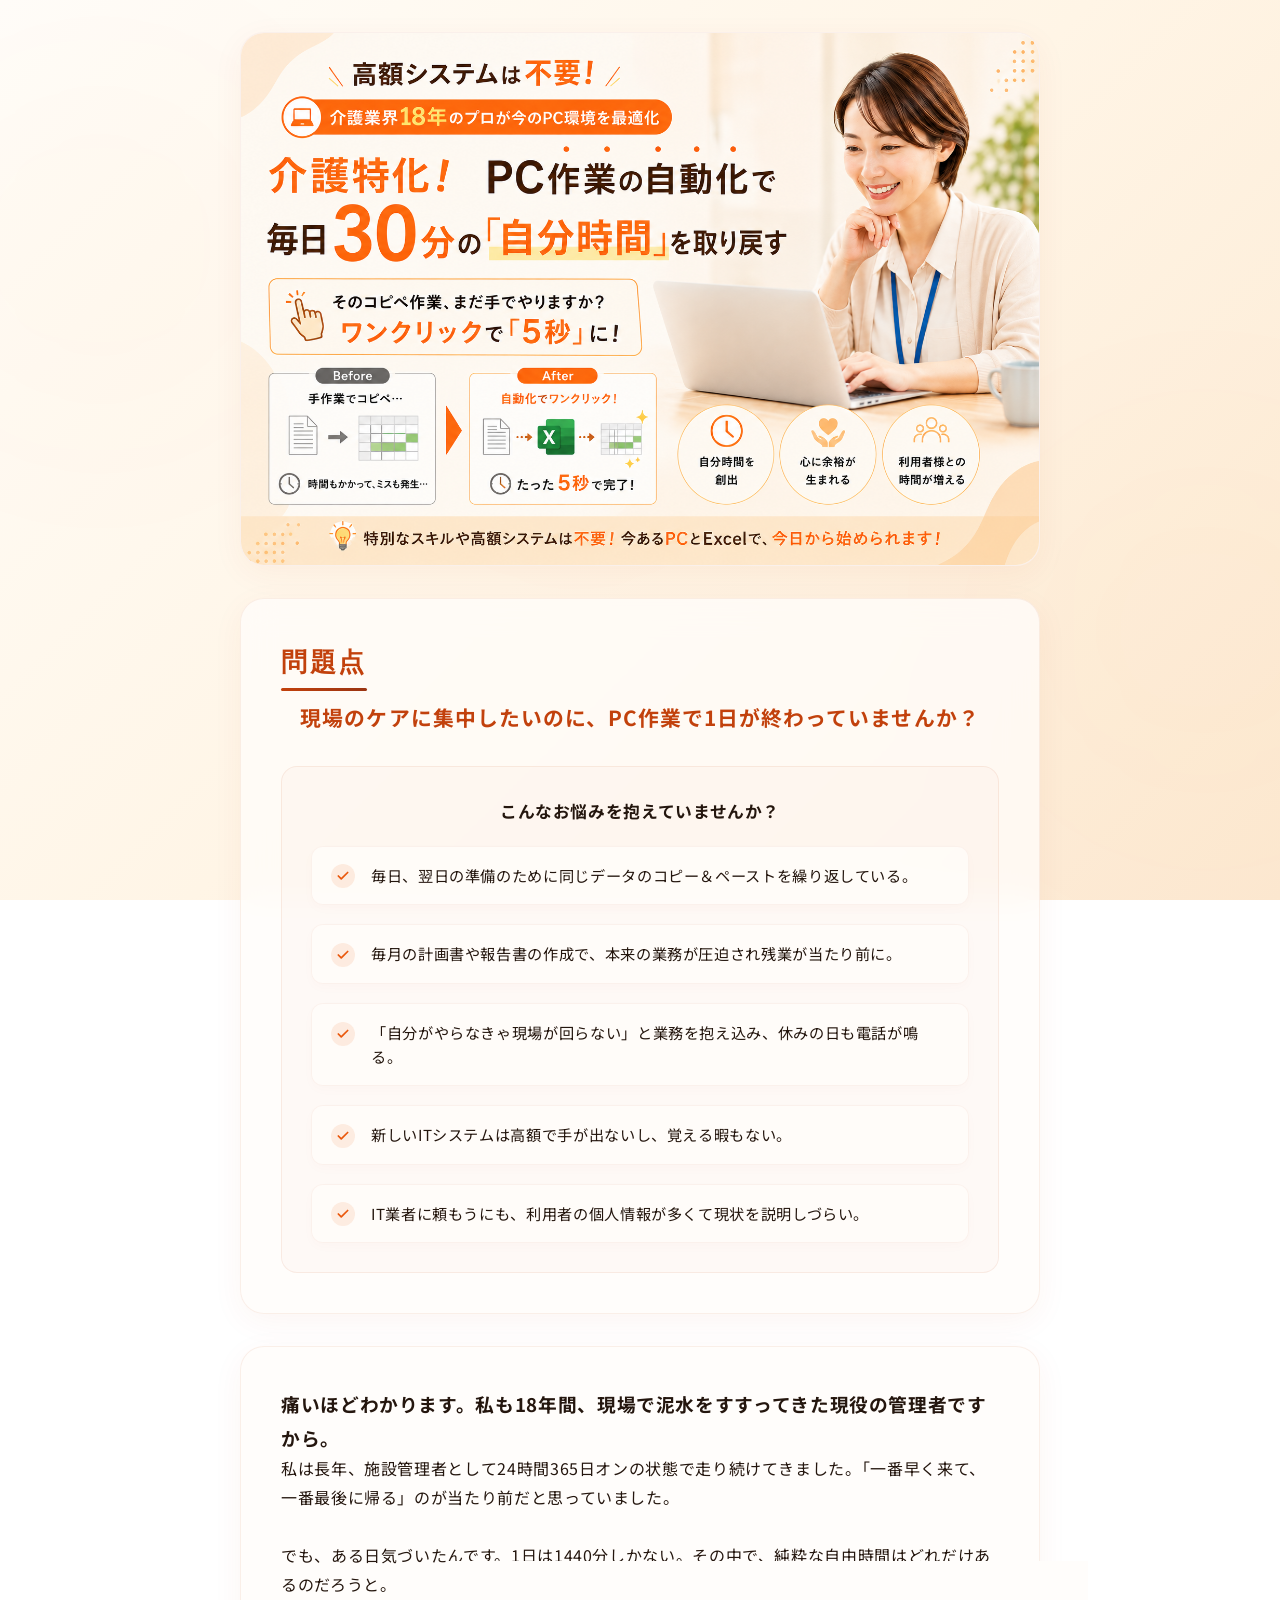
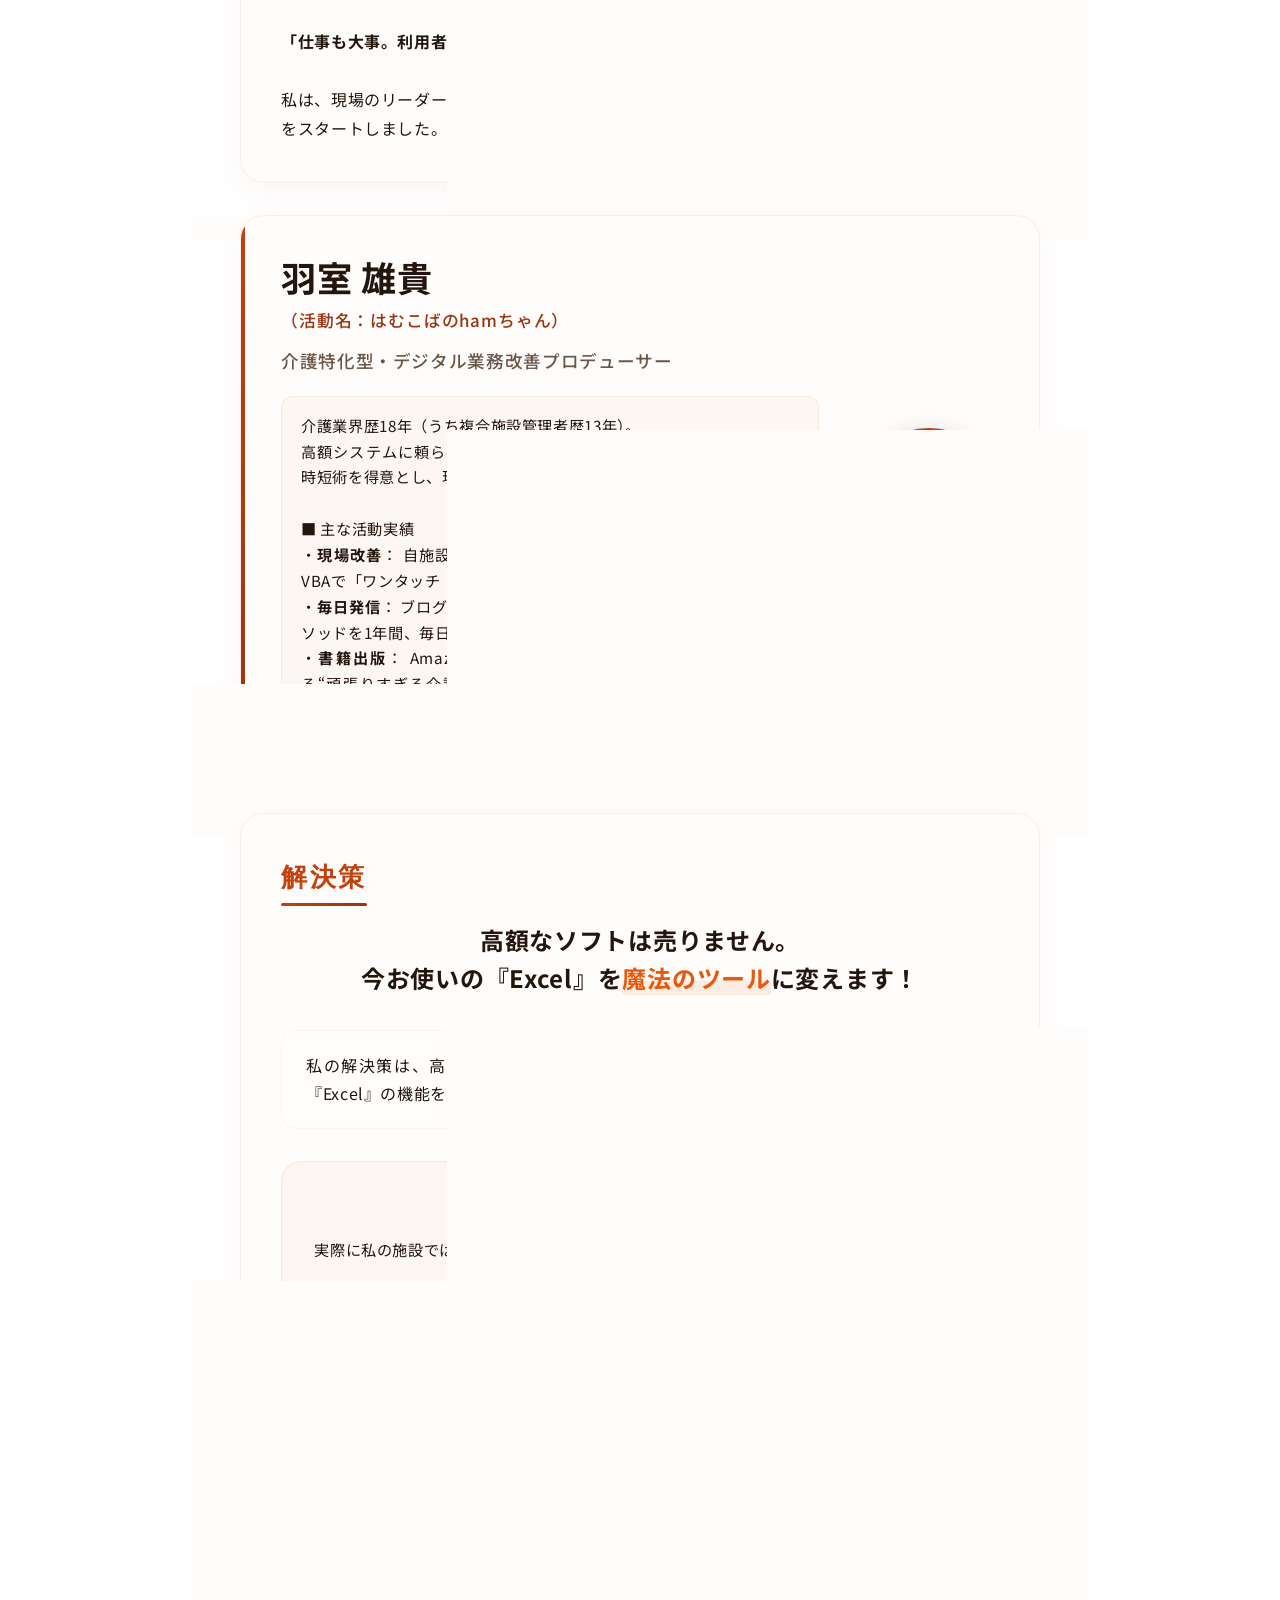
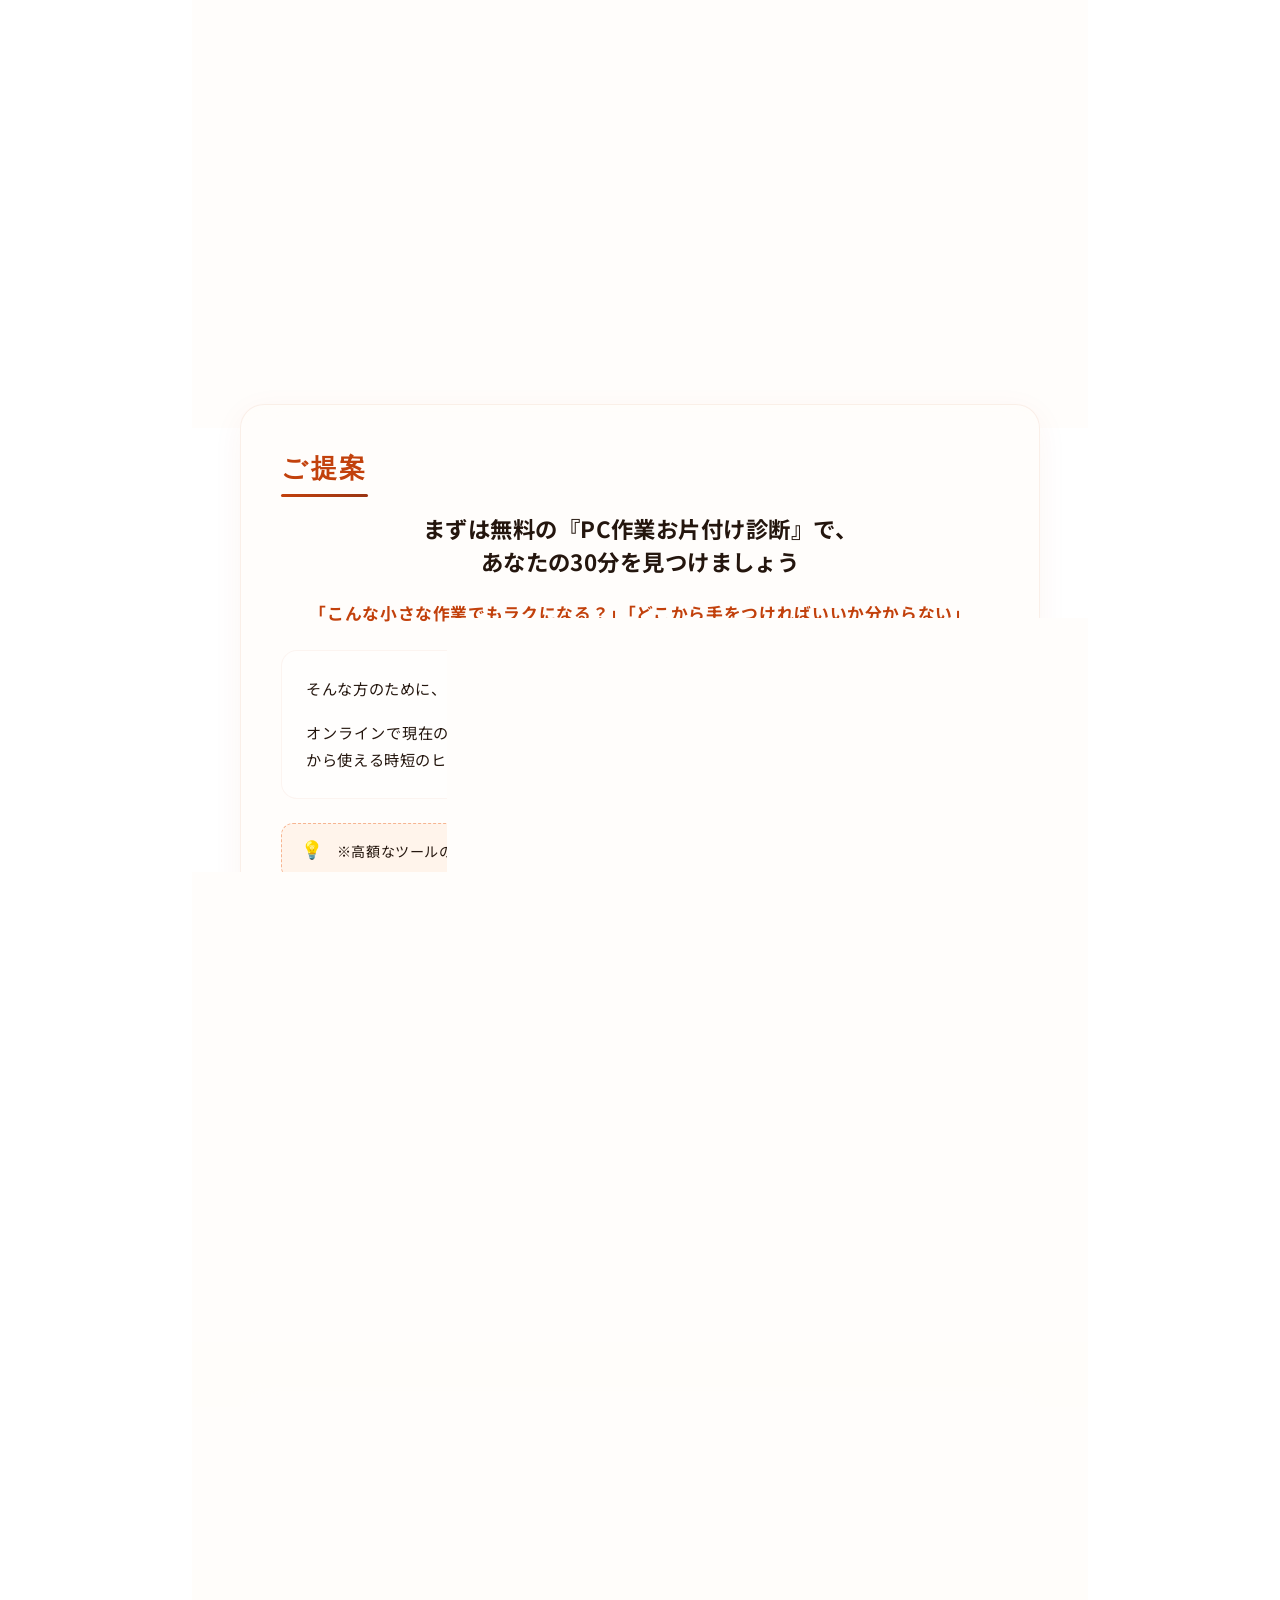
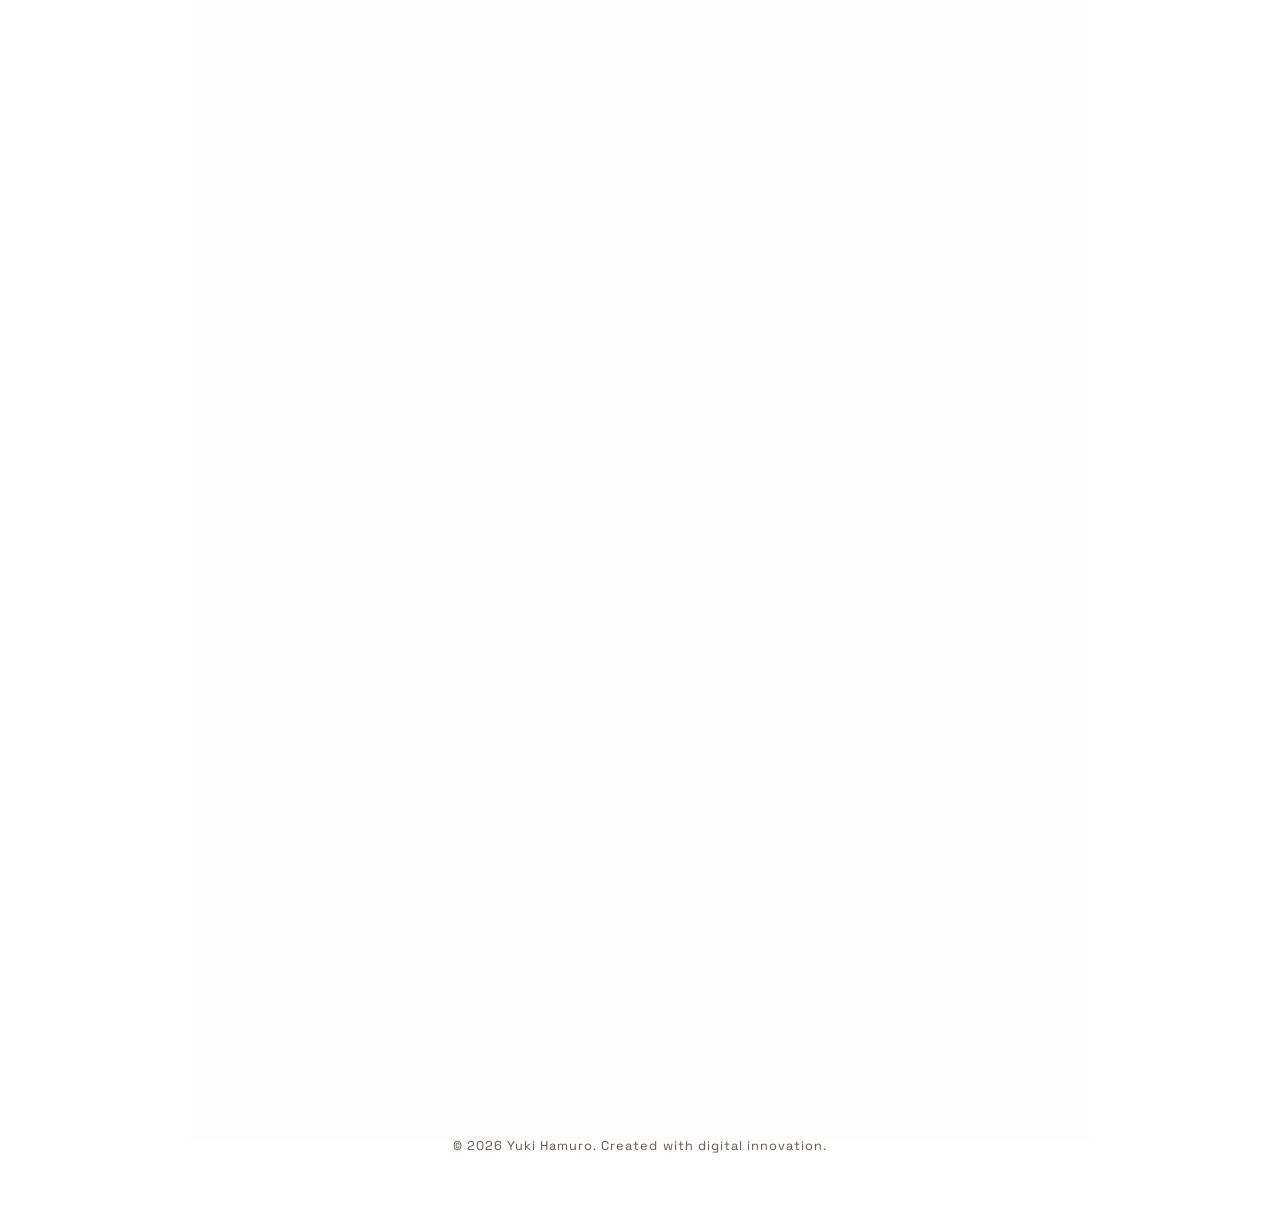
==== commit 87f1801d: "OGP再変更" ====
--- a/index.html
+++ b/index.html
@@ -9,7 +9,8 @@
   <!-- OGP設定（SNSでシェアされた時の表示設定） -->
   <meta property="og:title" content="みんなで一緒に〈はよかえろ〉">
   <meta property="og:description" content="介護職者必見！PC業務時短化しちゃおう！">
-  <meta property="og:image" content="LP2.png">
+  <meta property="og:url" content="https://yuuki-hamchan.github.io/self_introduction_site/">
+  <meta property="og:image" content="https://yuuki-hamchan.github.io/self_introduction_site/LP2.png">
   <meta property="og:type" content="website">
   
   <!-- X（旧Twitter）用のカード設定 -->
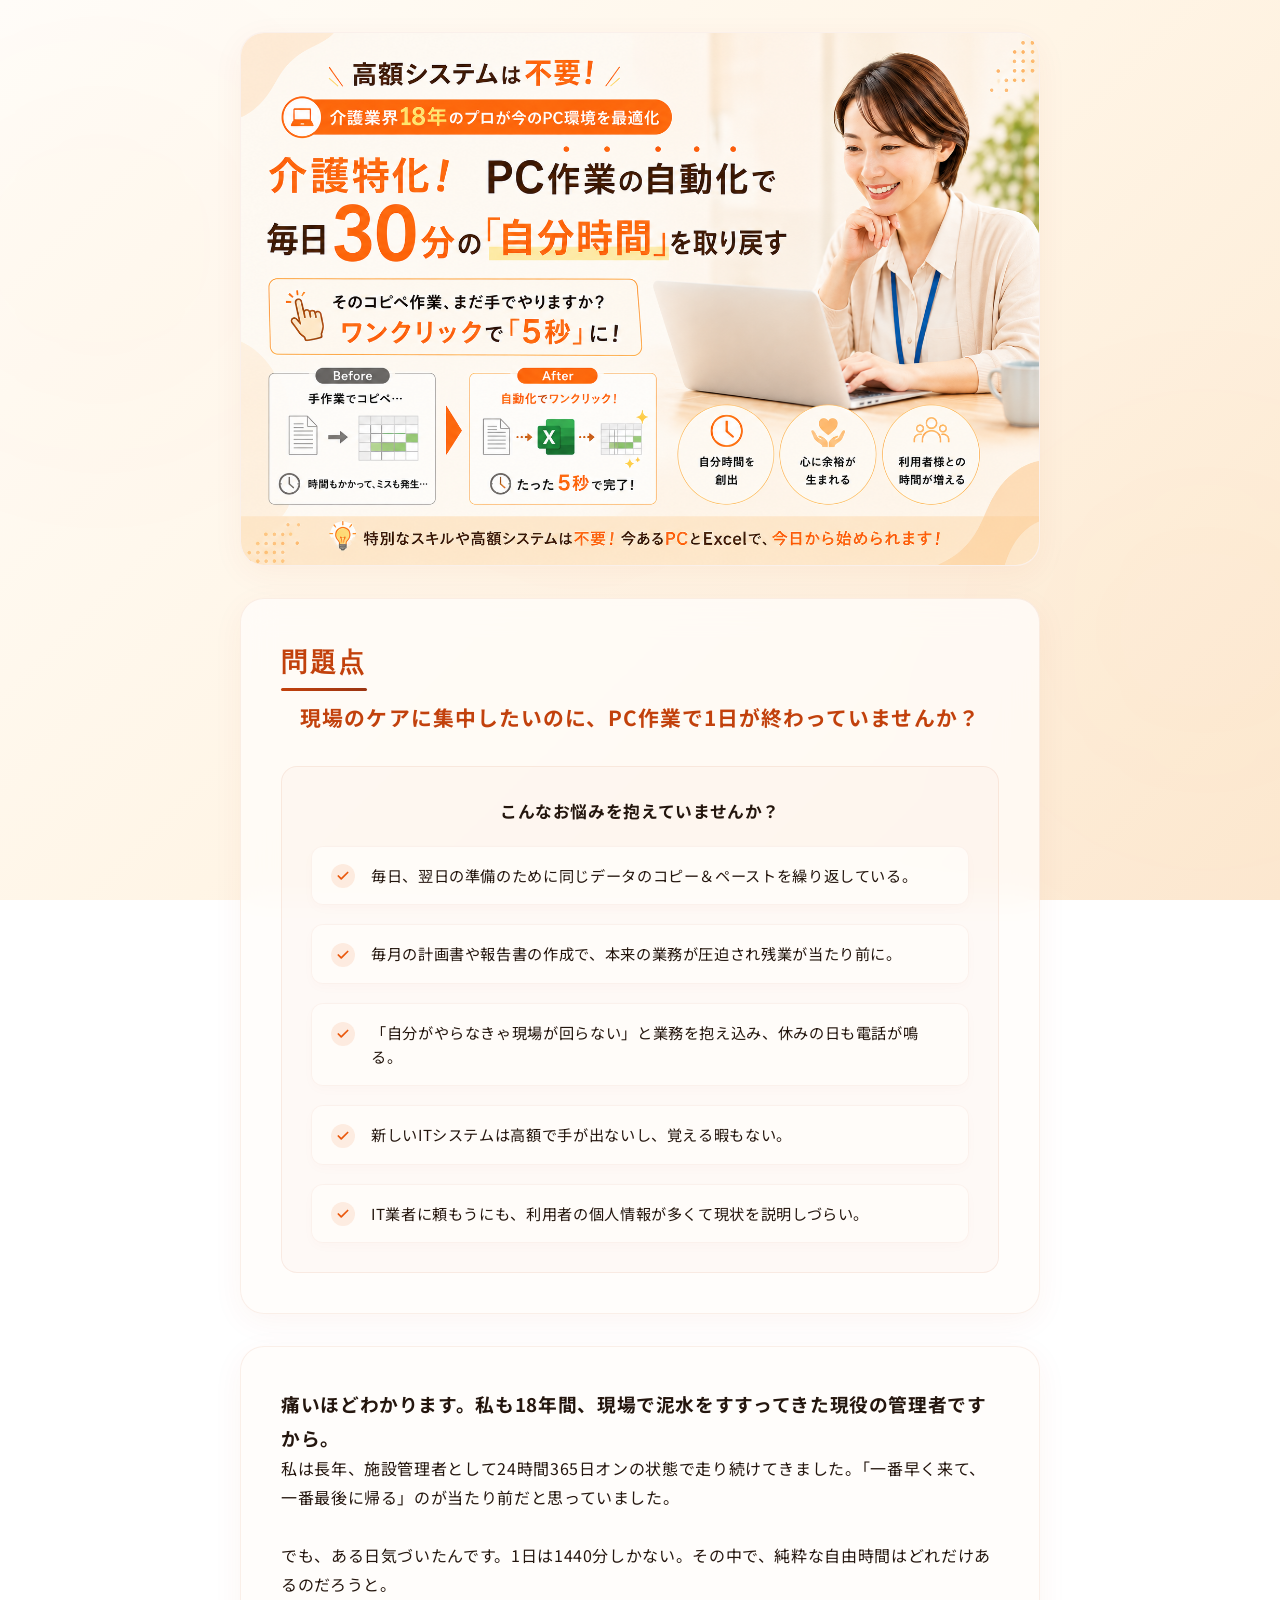
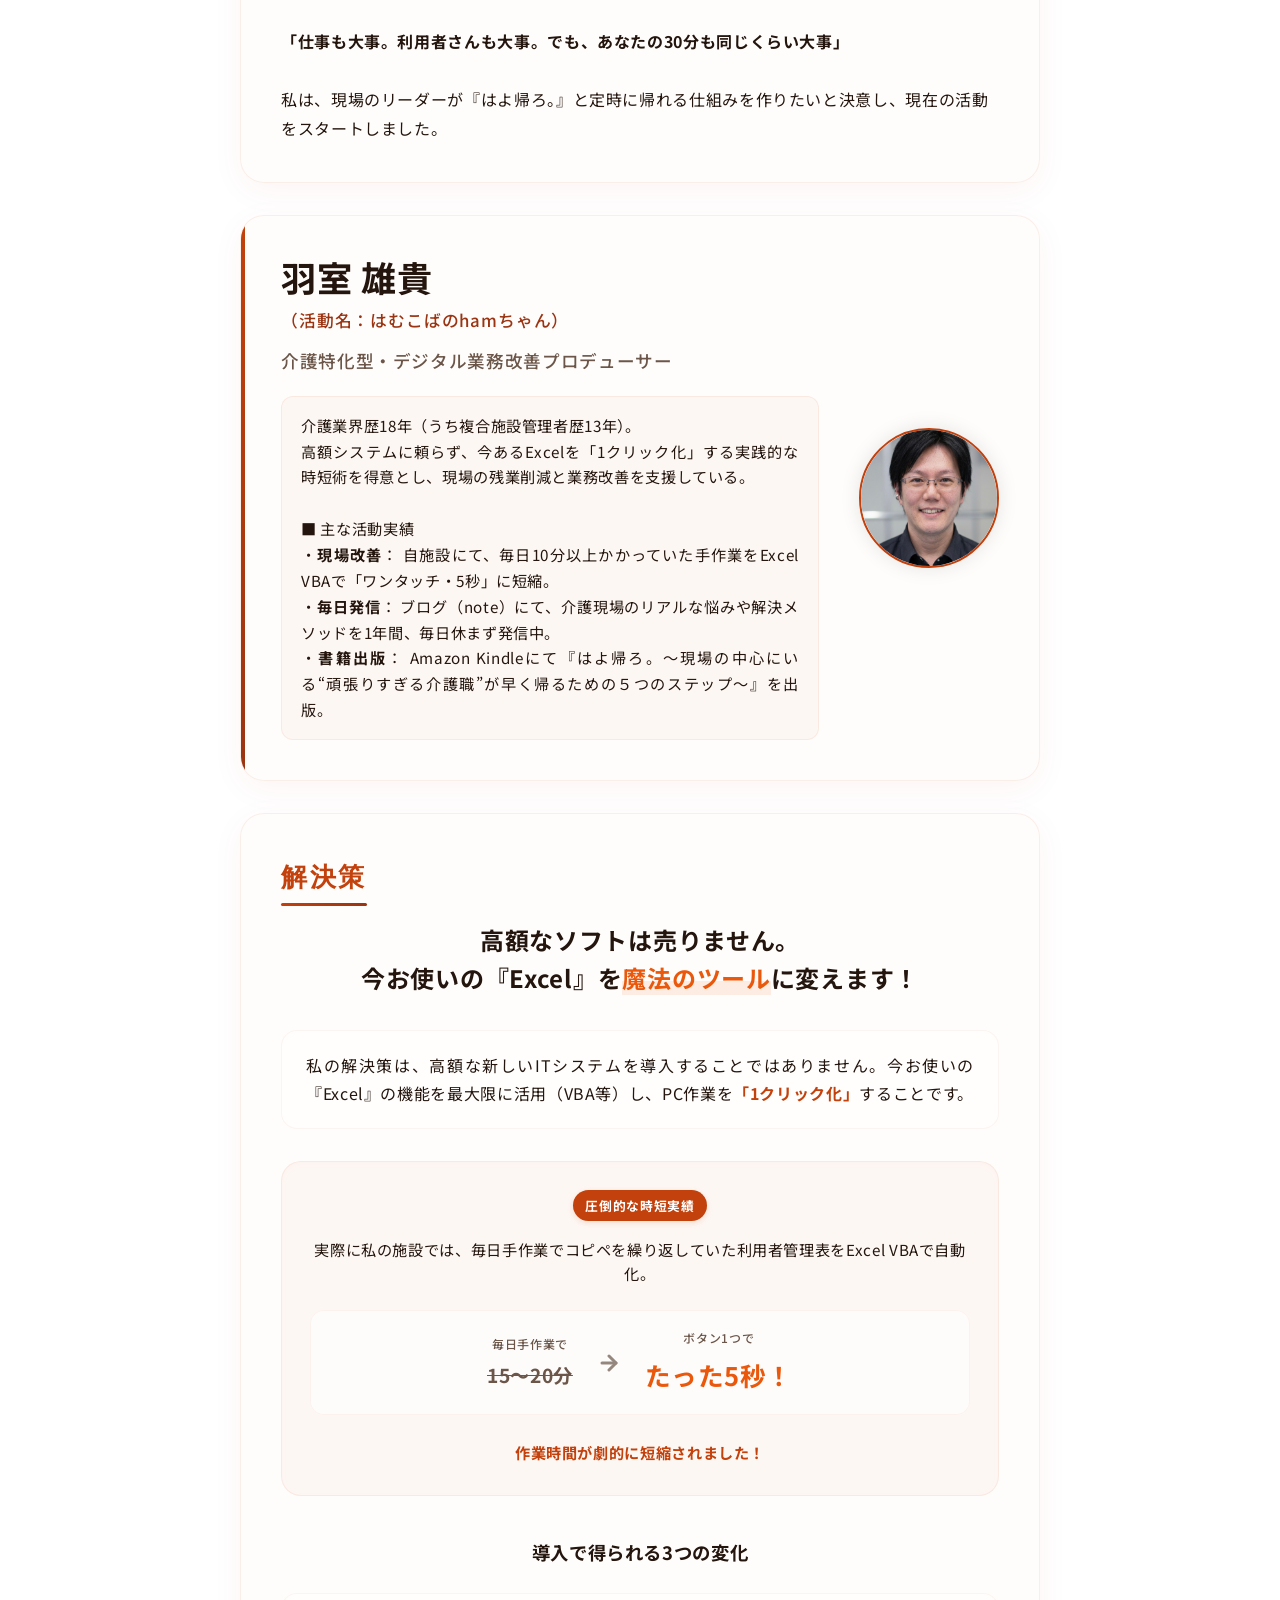
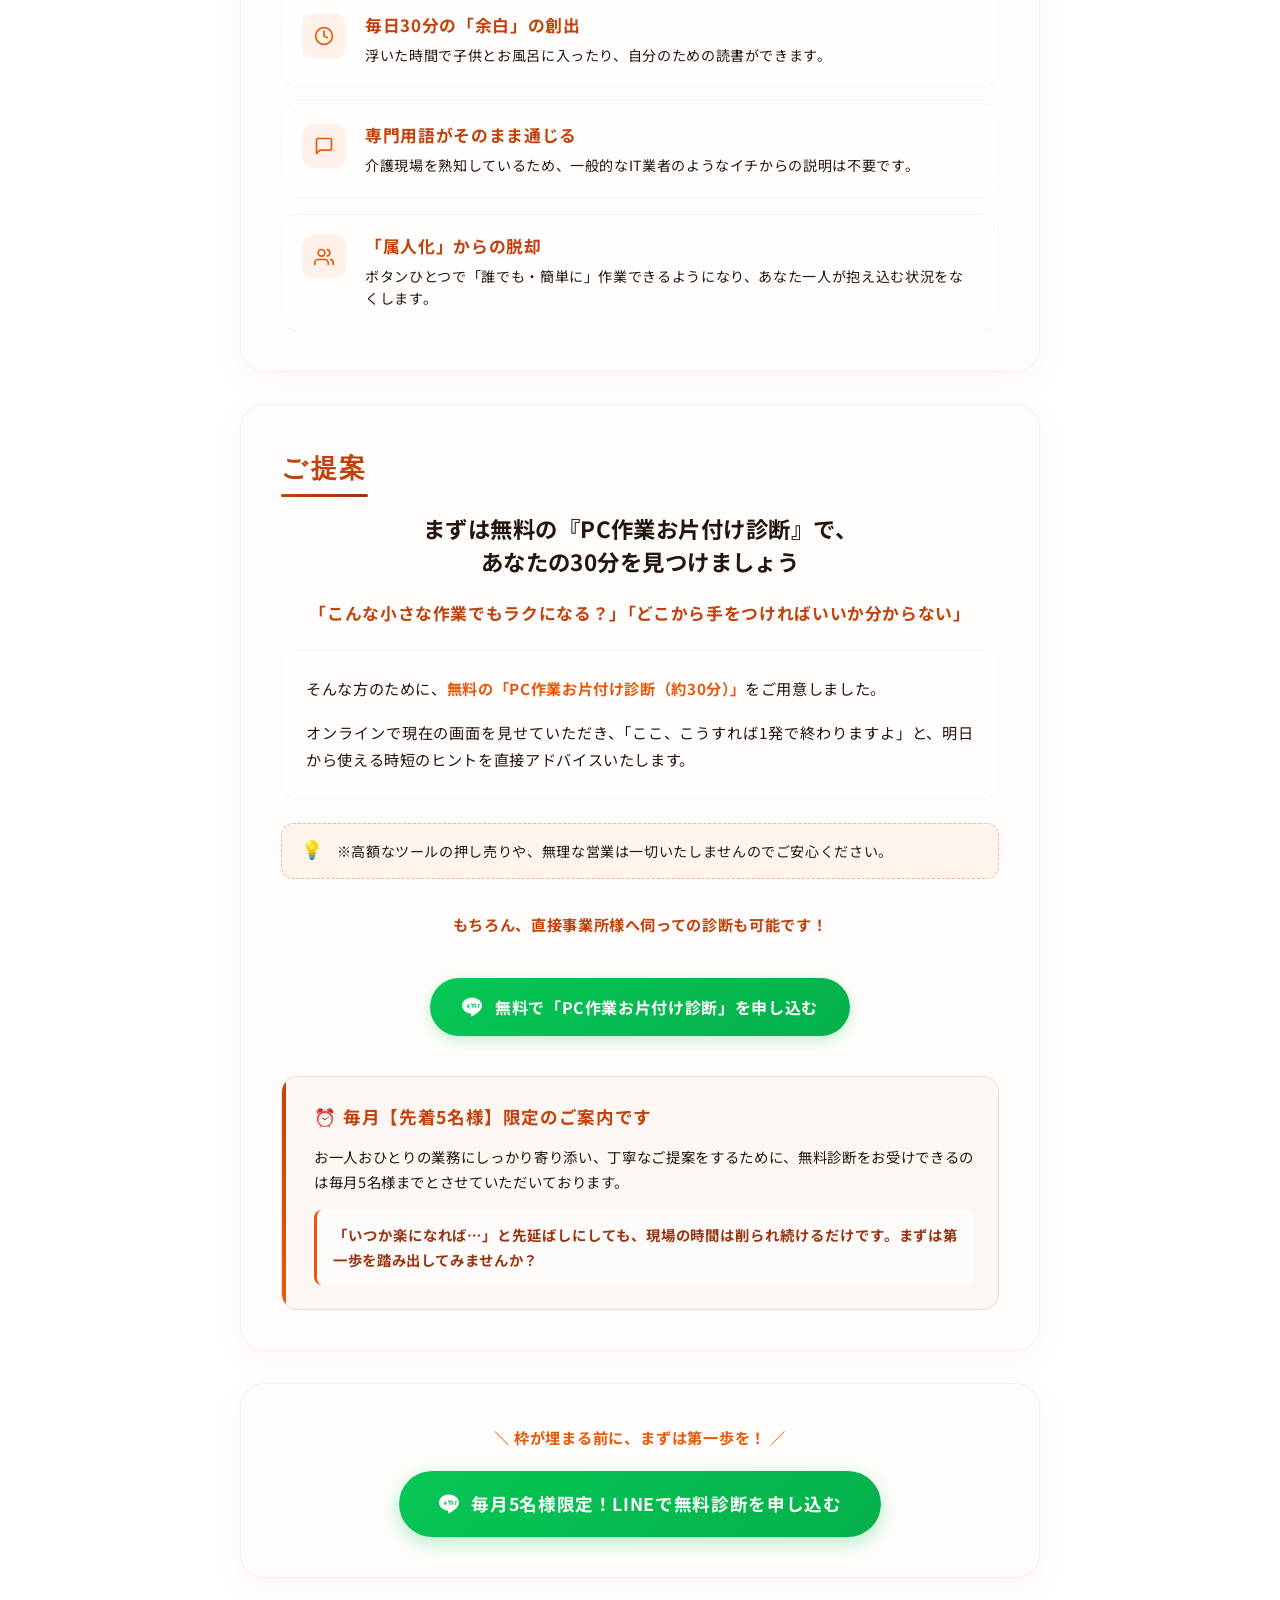
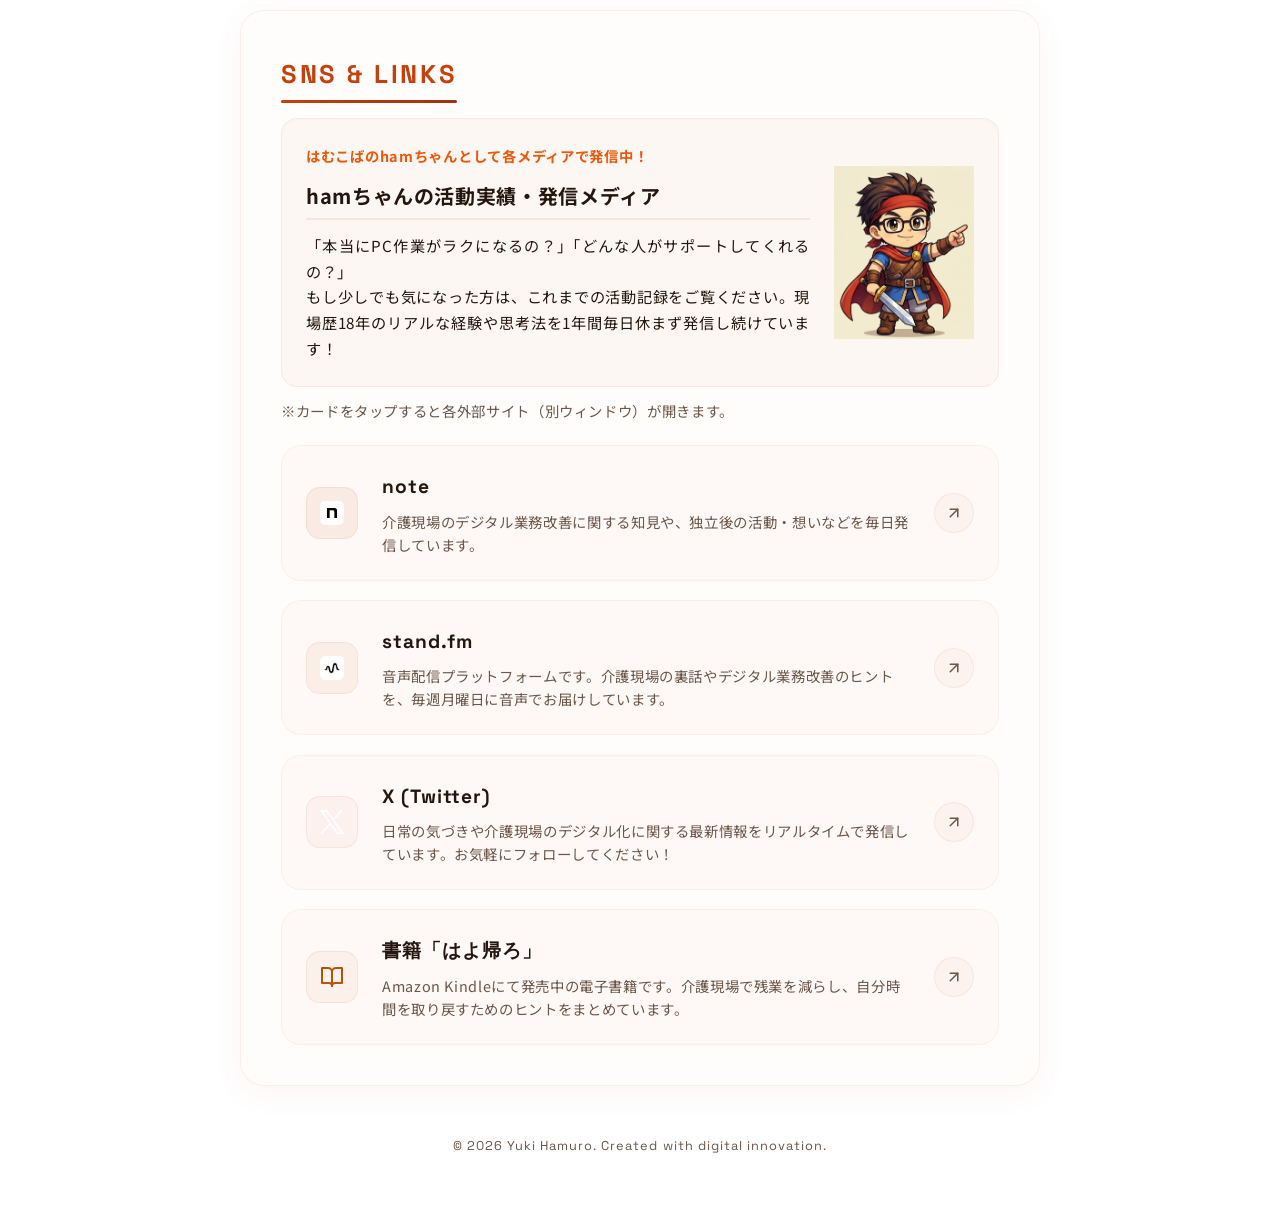
==== commit ae2c87a4: "logo変更" ====
--- a/index.html
+++ b/index.html
@@ -312,11 +312,7 @@
         <!-- note リンクカード -->
         <a href="https://note.com/hamukoba_ham" target="_blank" rel="noopener noreferrer" class="sns-card" id="sns-note">
           <div class="sns-icon">
-            <!-- ノートとペンのアイコン (SVG) -->
-            <svg viewBox="0 0 24 24" fill="none" stroke="currentColor" stroke-width="2" stroke-linecap="round" stroke-linejoin="round">
-              <path d="M12 20h9" />
-              <path d="M16.5 3.5a2.121 2.121 0 0 1 3 3L7 19l-4 1 1-4L16.5 3.5z" />
-            </svg>
+            <img src="notelogo.png" alt="note ロゴ">
           </div>
           <div class="sns-info">
             <h3 class="sns-name">note</h3>
@@ -333,10 +329,7 @@
         <!-- stand.fm リンクカード -->
         <a href="https://stand.fm/channels/65d8b1ed53b400abe2d19268" target="_blank" rel="noopener noreferrer" class="sns-card" id="sns-standfm">
           <div class="sns-icon">
-            <!-- 音声波形のアイコン (SVG) -->
-            <svg viewBox="0 0 24 24" fill="none" stroke="currentColor" stroke-width="2" stroke-linecap="round" stroke-linejoin="round">
-              <path d="M12 2v20M17 5v14M22 9v6M7 5v14M2 9v6" />
-            </svg>
+            <img src="stand.flogo.png" alt="stand.fm ロゴ">
           </div>
           <div class="sns-info">
             <h3 class="sns-name">stand.fm</h3>
@@ -353,10 +346,7 @@
         <!-- X (Twitter) リンクカード -->
         <a href="https://x.com/ham_hamkoballc" target="_blank" rel="noopener noreferrer" class="sns-card" id="sns-x">
           <div class="sns-icon">
-            <!-- Xのブランドロゴ (SVG) -->
-            <svg viewBox="0 0 24 24" fill="currentColor">
-              <path d="M18.244 2.25h3.308l-7.227 8.26 8.502 11.24H16.17l-5.214-6.817L4.99 21.75H1.68l7.73-8.835L1.254 2.25H8.08l4.713 6.231zm-1.161 17.52h1.833L7.084 4.126H5.117z"/>
-            </svg>
+            <img src="Xlogo.png" alt="X ロゴ">
           </div>
           <div class="sns-info">
             <h3 class="sns-name">X (Twitter)</h3>
--- a/style.css
+++ b/style.css
@@ -876,6 +876,11 @@
   }
 
   .sns-icon svg {
+    width: 20px;
+    height: 20px;
+  }
+
+  .sns-icon img {
     width: 20px;
     height: 20px;
   }
@@ -1004,6 +1009,12 @@
   height: 24px;
 }
 
+.sns-icon img {
+  width: 24px;
+  height: 24px;
+  object-fit: contain;
+}
+
 .sns-info {
   flex-grow: 1;
   display: flex;
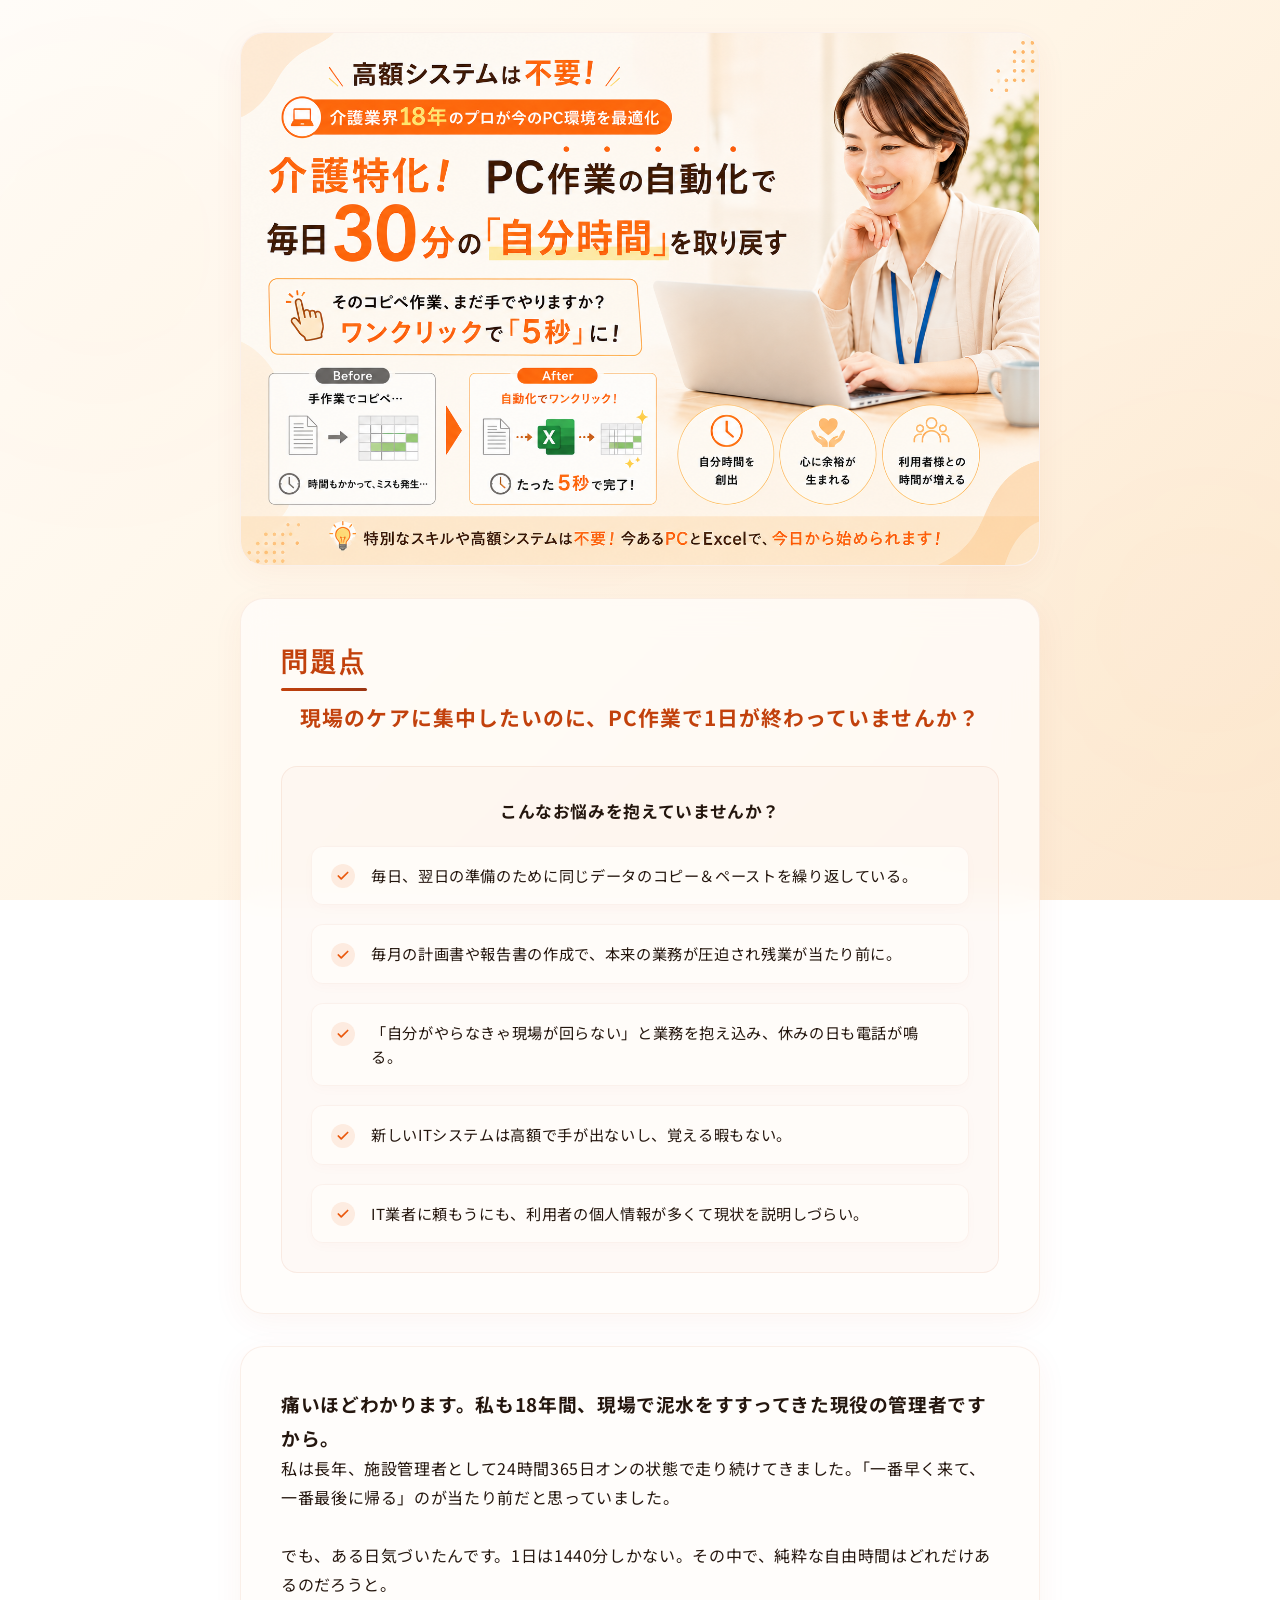
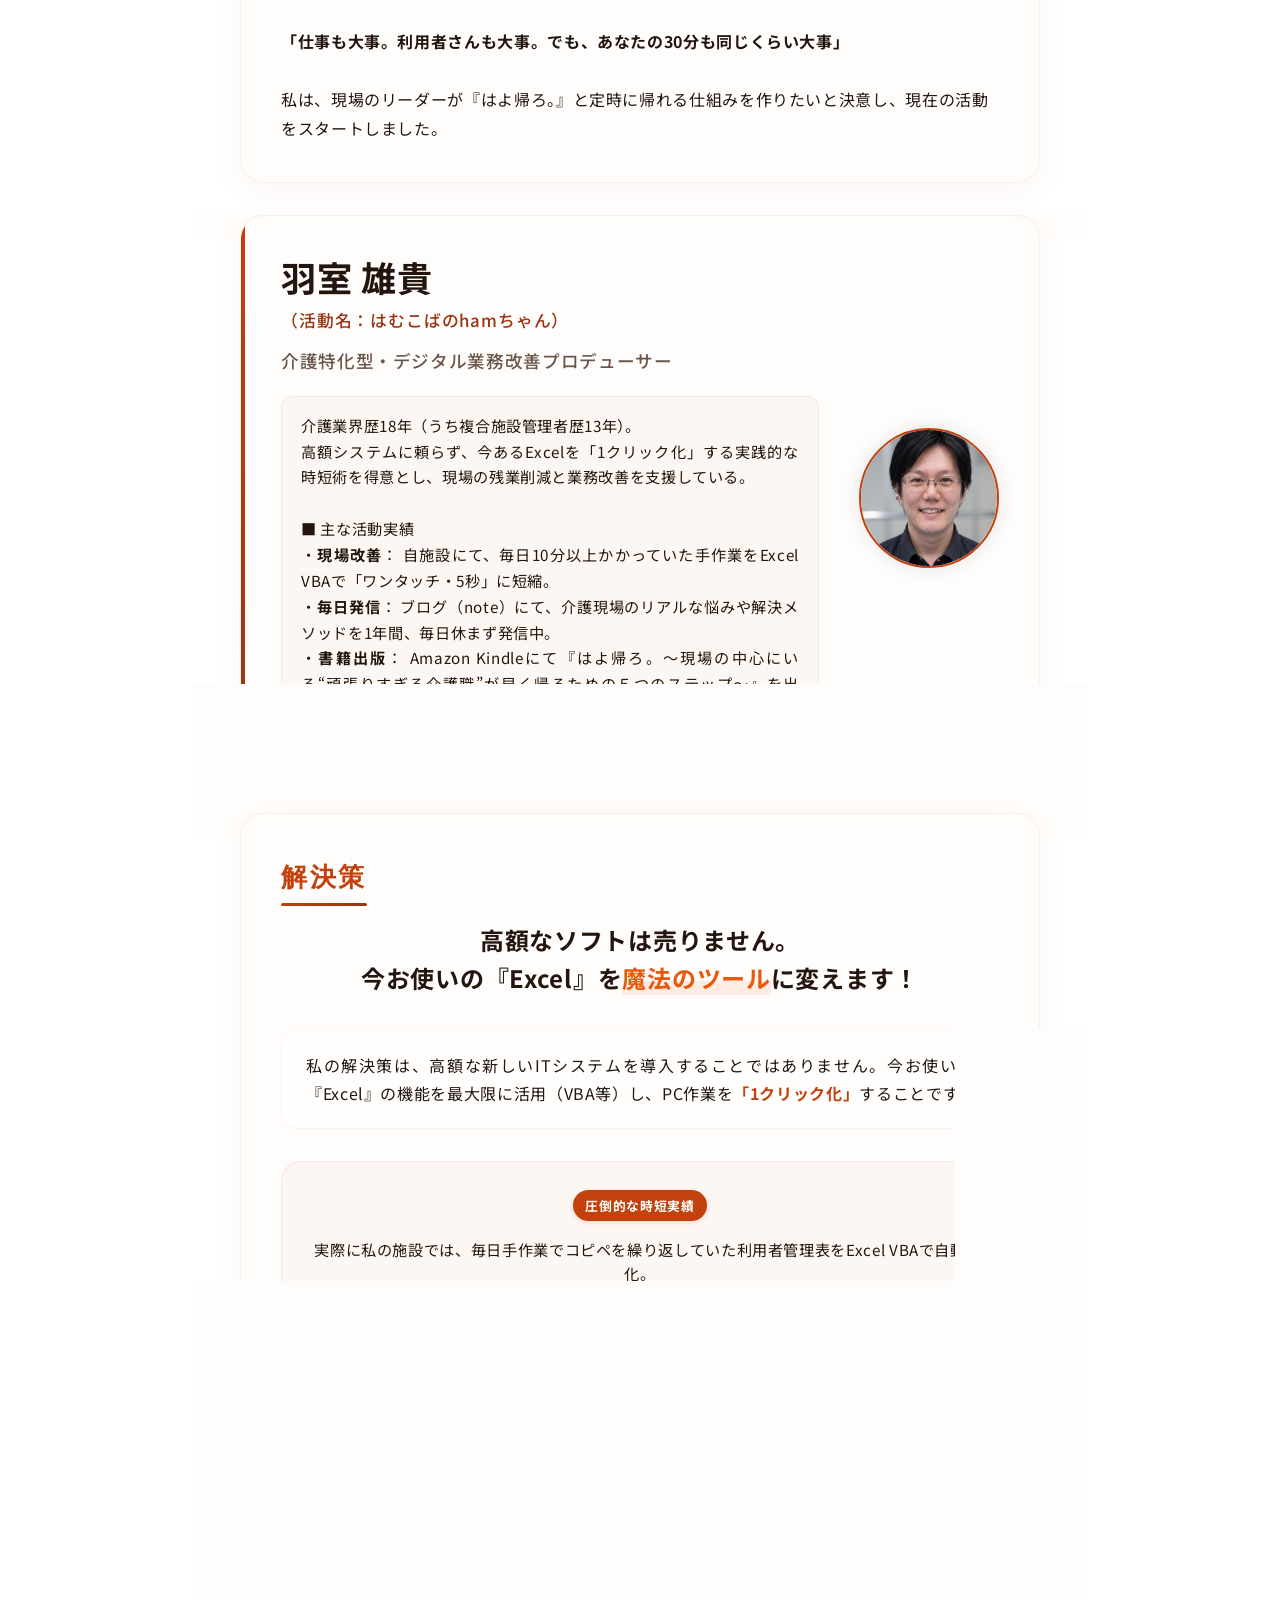
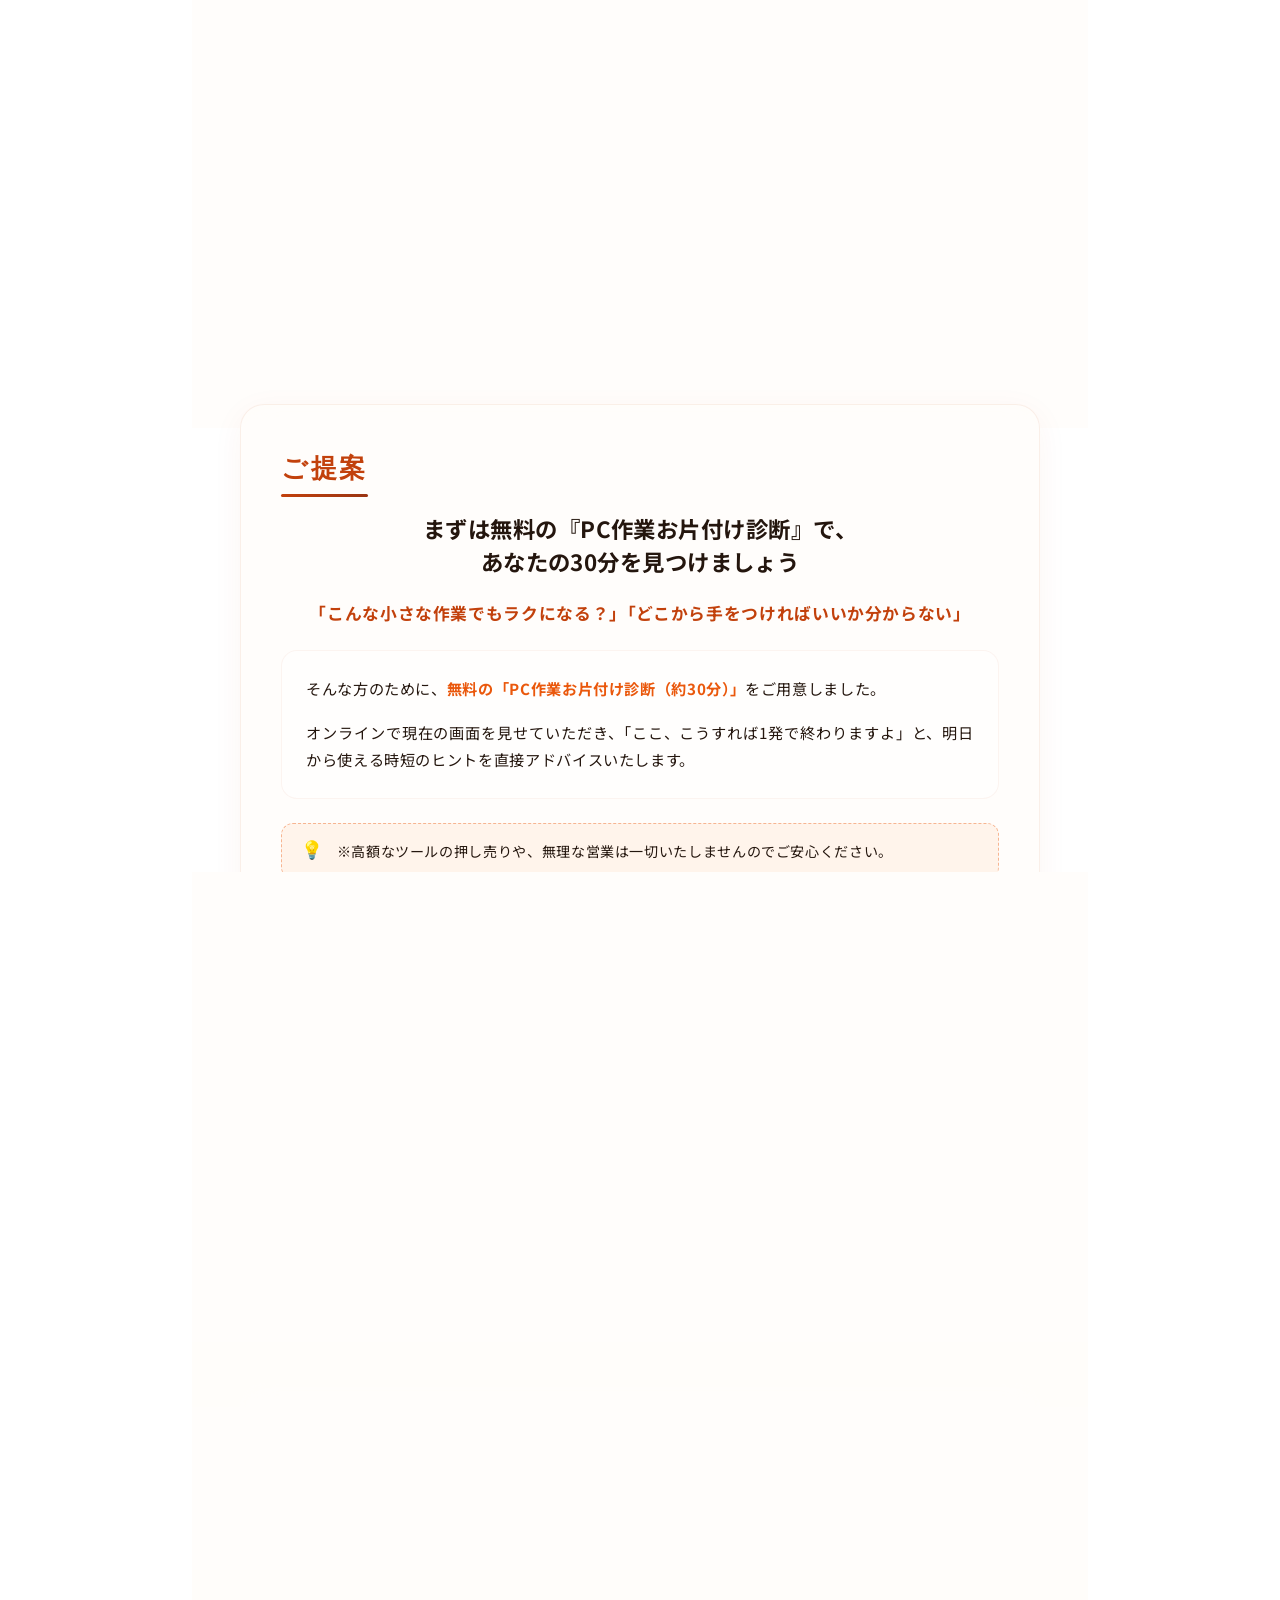
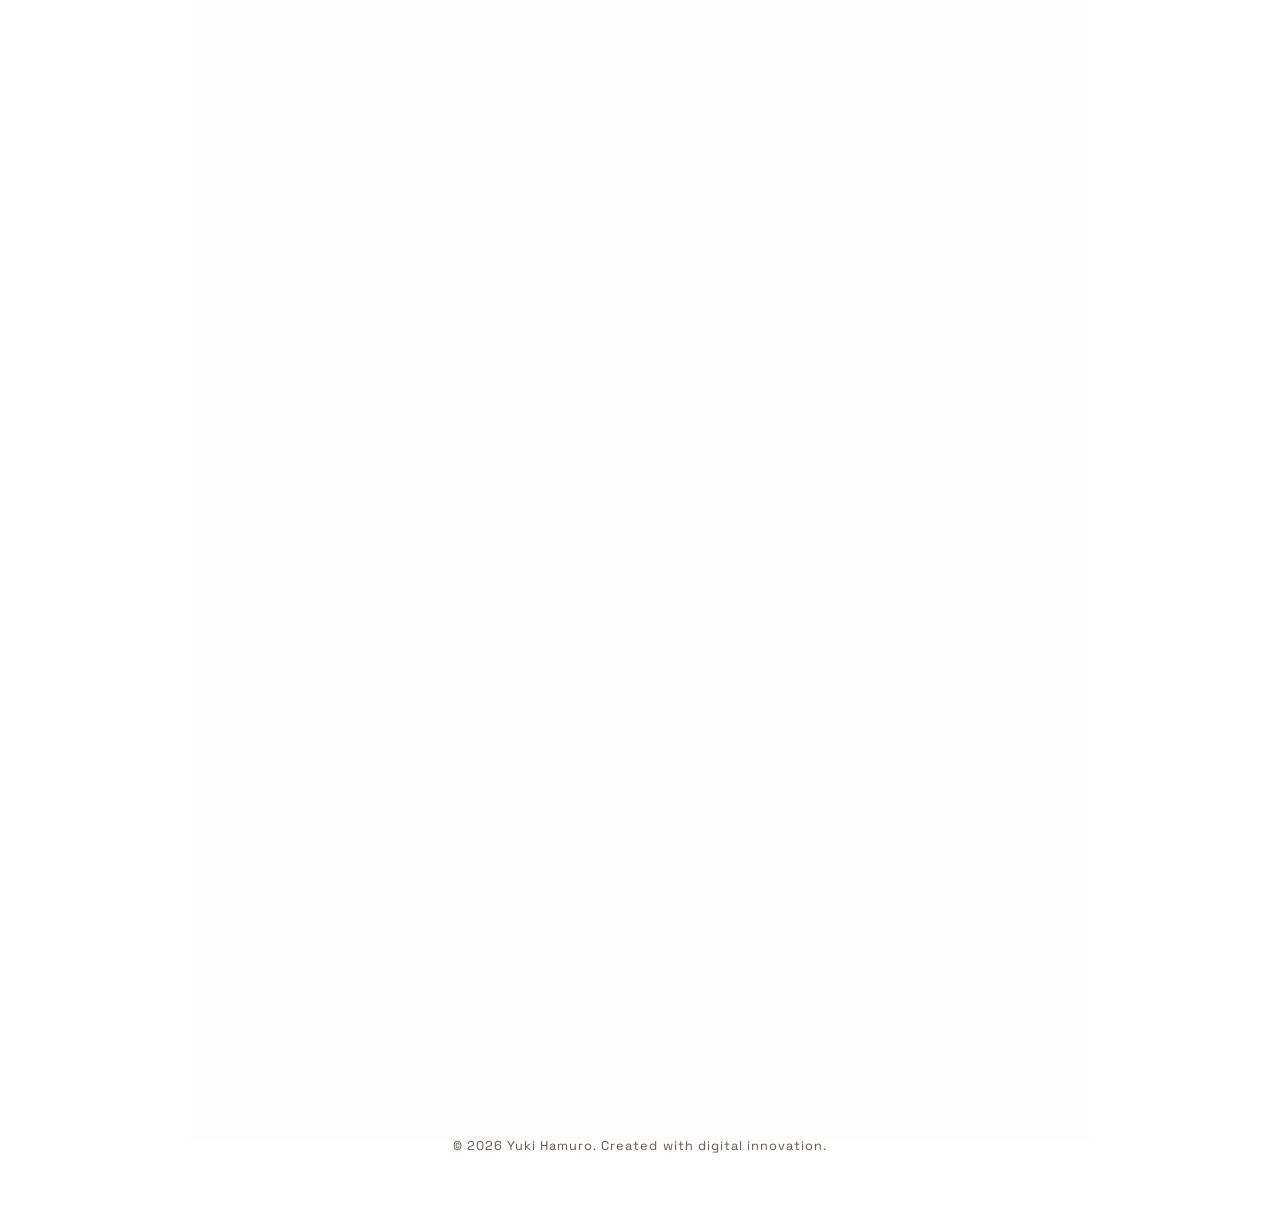
==== commit 65e8e250: "Xlogo変更" ====
--- a/index.html
+++ b/index.html
@@ -346,7 +346,7 @@
         <!-- X (Twitter) リンクカード -->
         <a href="https://x.com/ham_hamkoballc" target="_blank" rel="noopener noreferrer" class="sns-card" id="sns-x">
           <div class="sns-icon">
-            <img src="Xlogo.png" alt="X ロゴ">
+            <img src="logo-black.png" alt="X ロゴ">
           </div>
           <div class="sns-info">
             <h3 class="sns-name">X (Twitter)</h3>
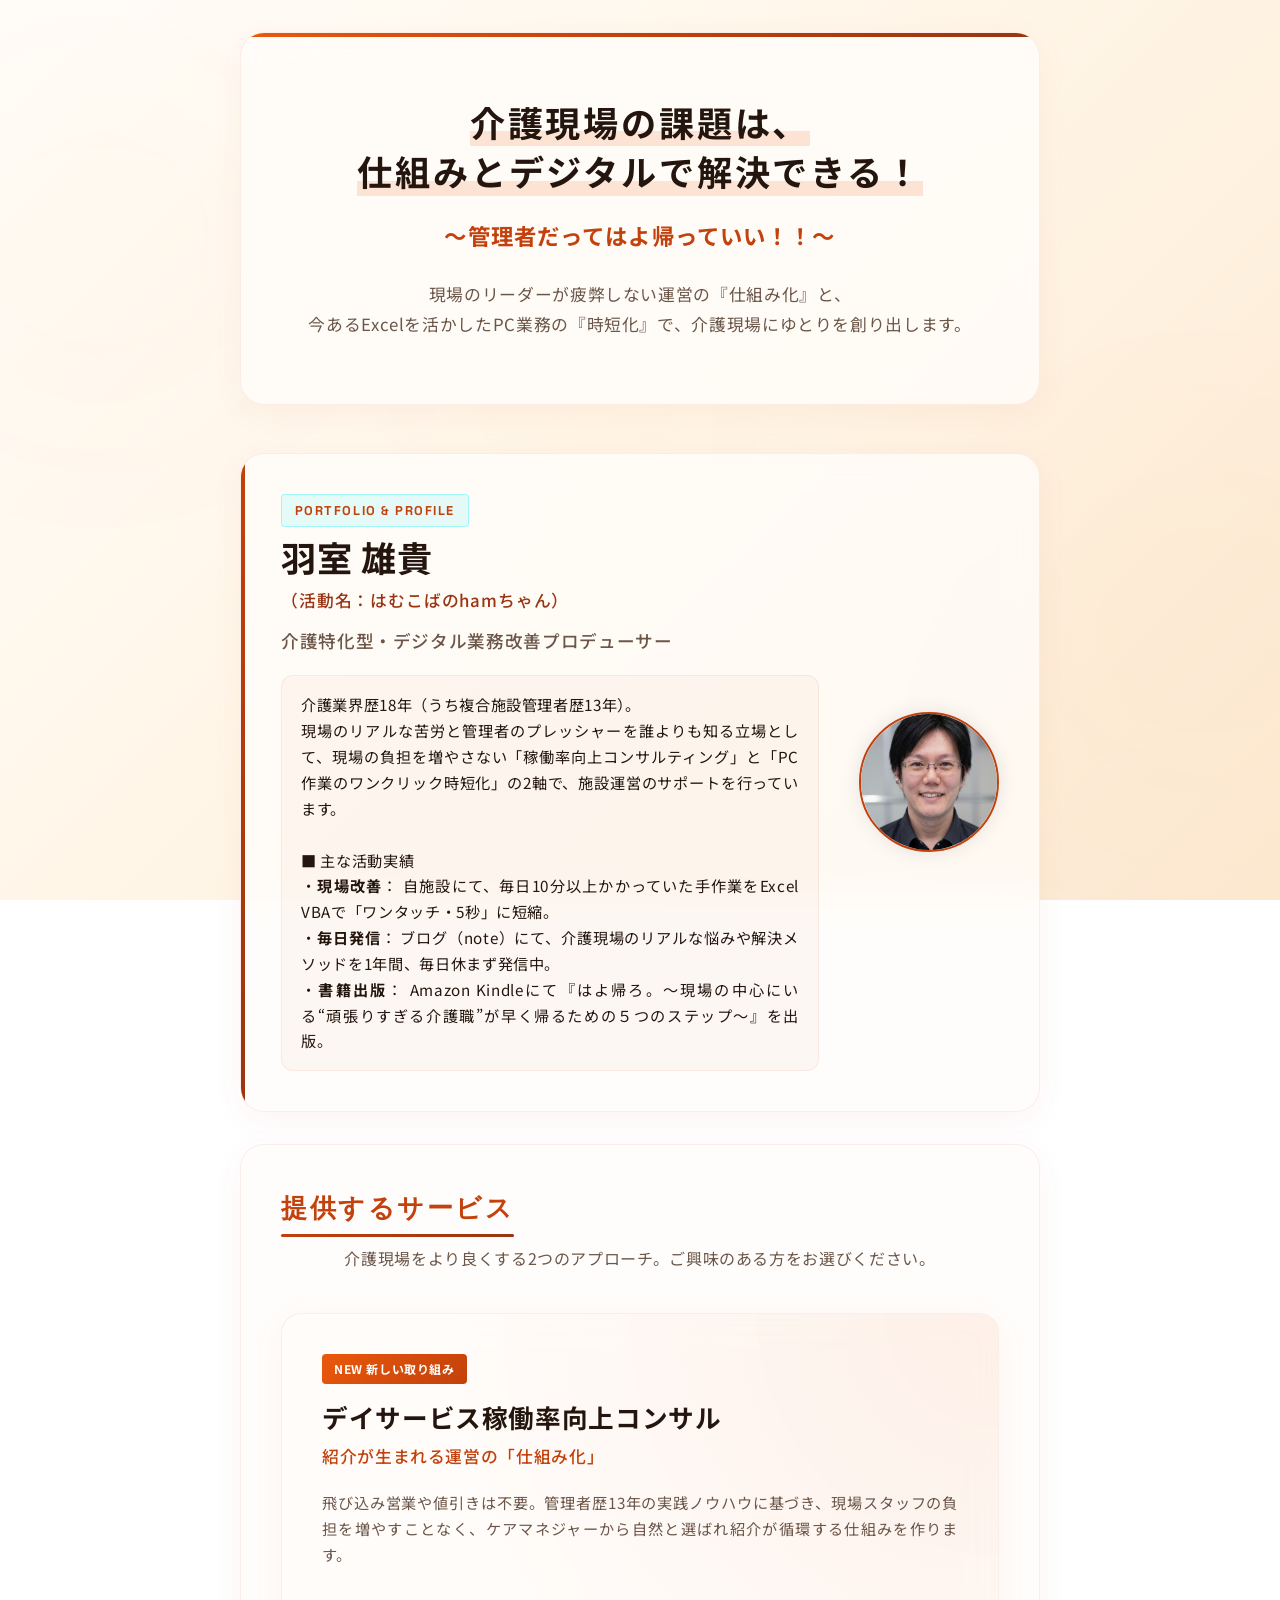
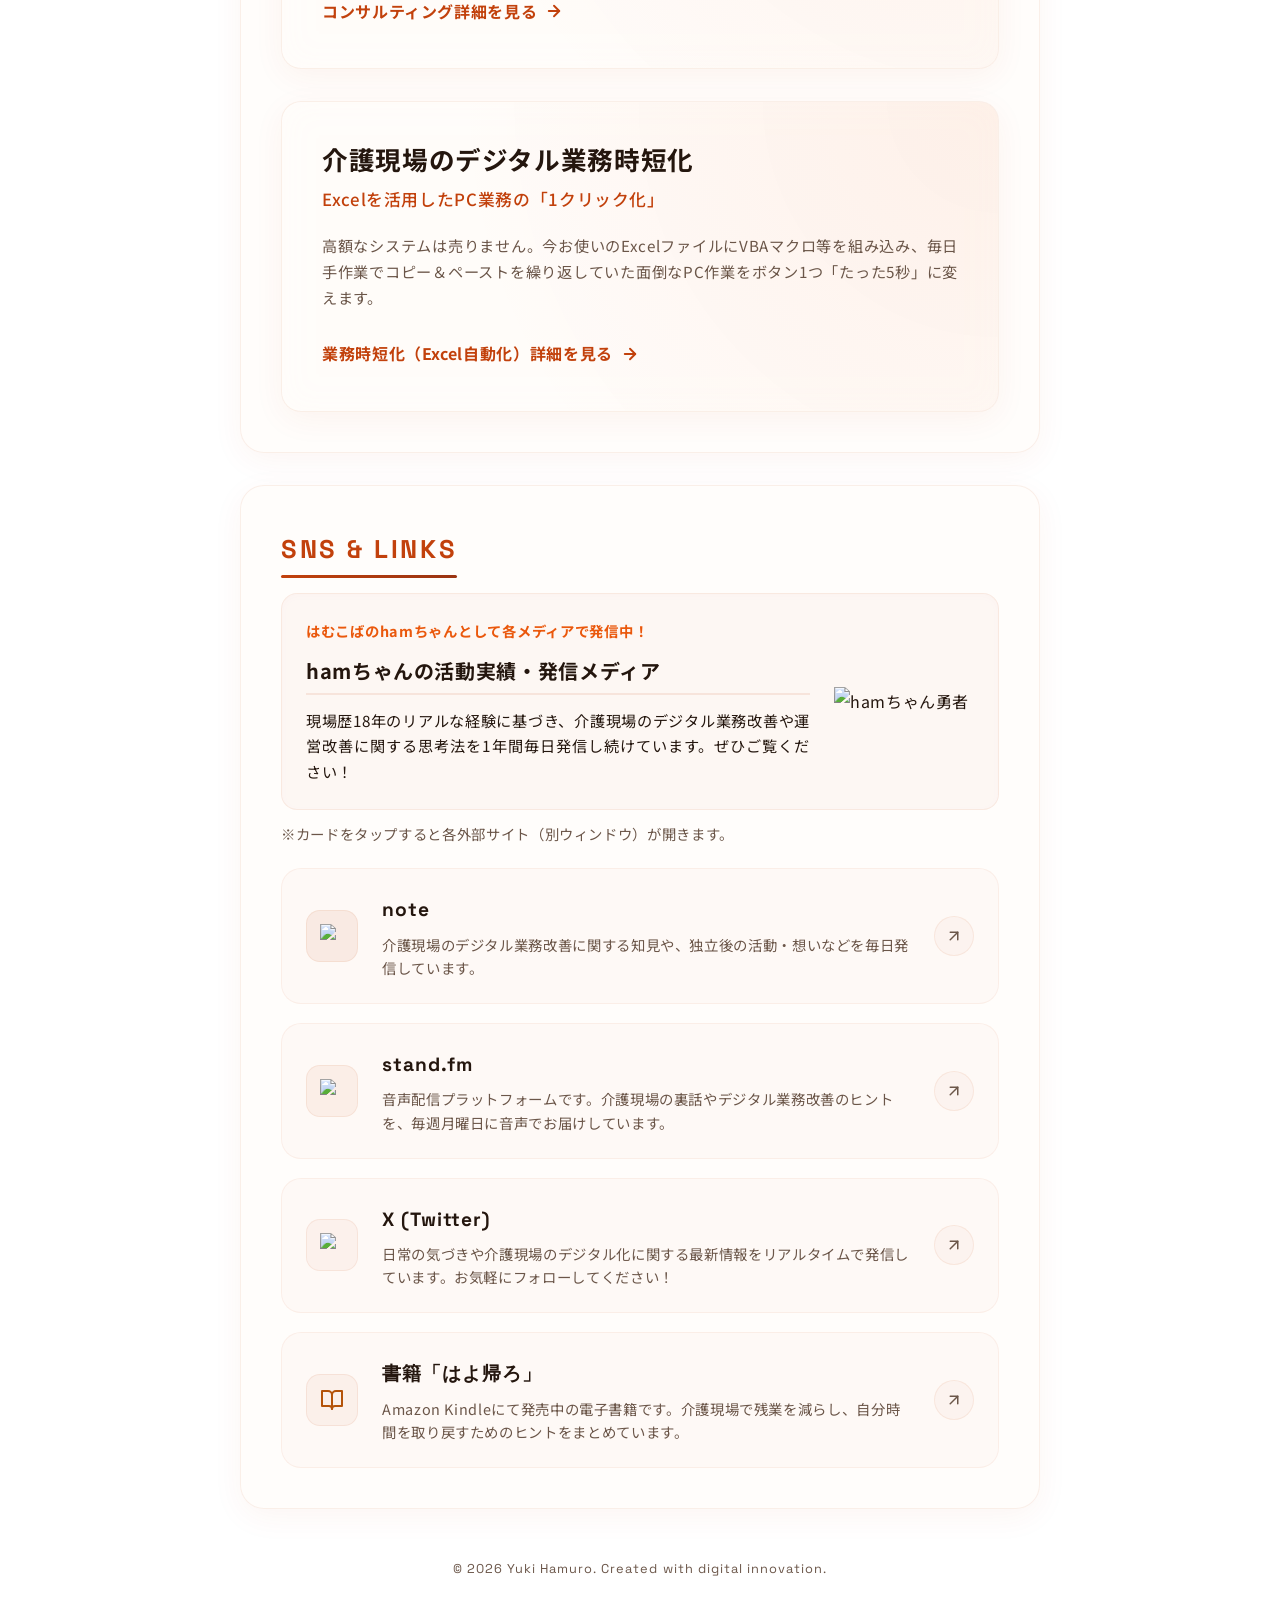
==== commit 0628e132: "feat: ポータル画面リニューアルとコンサル詳細のアップデート（実績・課題・アプローチ追加）" ====
--- a/index.html
+++ b/index.html
@@ -3,20 +3,20 @@
 <head>
   <meta charset="UTF-8">
   <meta name="viewport" content="width=device-width, initial-scale=1.0">
-  <title>羽室 雄貴 | 介護特化型・デジタル業務改善プロデューサー</title>
-  <meta name="description" content="羽室 雄貴（はむこばのhamちゃん）の自己紹介ページです。介護職18年、うち管理者歴13年の経験を活かし、PCデータのカスタマイズ等を通じて介護現場のデジタル業務改善をサポートします。">
+  <title>羽室 雄貴 | 介護現場の仕組み化・デジタル業務改善プロデューサー</title>
+  <meta name="description" content="羽室 雄貴（はむこばのhamちゃん）のポータルサイトです。介護現場歴18年・管理者歴13年の経験を活かし、「デイサービス稼働率向上コンサル」と「デジタル業務時短化（Excel自動化）」で介護現場の課題を解決します。">
   
-  <!-- OGP設定（SNSでシェアされた時の表示設定） -->
-  <meta property="og:title" content="みんなで一緒に〈はよかえろ〉">
-  <meta property="og:description" content="介護職者必見！PC業務時短化しちゃおう！">
+  <!-- OGP設定 -->
+  <meta property="og:title" content="羽室 雄貴 | 介護現場の仕組み化・デジタル業務改善">
+  <meta property="og:description" content="「介護現場の課題は、仕組みとデジタルで解決できる！」～管理者だってはよ帰っていい！！～">
   <meta property="og:url" content="https://yuuki-hamchan.github.io/self_introduction_site/">
-  <meta property="og:image" content="https://yuuki-hamchan.github.io/self_introduction_site/LP2.png">
+  <meta property="og:image" content="https://yuuki-hamchan.github.io/self_introduction_site/ogp.png">
   <meta property="og:type" content="website">
   
   <!-- X（旧Twitter）用のカード設定 -->
   <meta name="twitter:card" content="summary_large_image">
 
-  <!-- Google Fonts: 未来的な Orbitron / Space Grotesk と 読みやすい Noto Sans JP -->
+  <!-- Google Fonts -->
   <link rel="preconnect" href="https://fonts.googleapis.com">
   <link rel="preconnect" href="https://fonts.gstatic.com" crossorigin>
   <link href="https://fonts.googleapis.com/css2?family=Noto+Sans+JP:wght@400;500;700&family=Orbitron:wght@500;700&family=Space+Grotesk:wght@500;700&display=swap" rel="stylesheet">
@@ -32,88 +32,32 @@
   </div>
 
   <main class="main-container">
-    <!-- 新しいファーストビュー（メインビジュアル） -->
-    <div class="main-visual fade-in">
-      <img src="LP2.png" alt="デジタル業務改善プロデューサー LP" class="main-visual-image">
-    </div>
-
-    <!-- お悩み提起セクション (Problem) -->
-    <section class="section problem-section fade-in delay-1">
-      <h2 class="section-title">問題点</h2>
-      <p class="problem-lead">
-        現場のケアに集中したいのに、<br class="sp-only">PC作業で1日が終わっていませんか？
-      </p>
-      <div class="problem-container">
-        <p class="problem-intro">こんなお悩みを抱えていませんか？</p>
-        <ul class="problem-list">
-          <li class="problem-item">
-            <span class="problem-icon">
-              <svg viewBox="0 0 24 24" fill="none" stroke="currentColor" stroke-width="3" stroke-linecap="round" stroke-linejoin="round">
-                <polyline points="20 6 9 17 4 12"></polyline>
-              </svg>
-            </span>
-            <span class="problem-text">毎日、翌日の準備のために同じデータのコピー＆ペーストを繰り返している。</span>
-          </li>
-          <li class="problem-item">
-            <span class="problem-icon">
-              <svg viewBox="0 0 24 24" fill="none" stroke="currentColor" stroke-width="3" stroke-linecap="round" stroke-linejoin="round">
-                <polyline points="20 6 9 17 4 12"></polyline>
-              </svg>
-            </span>
-            <span class="problem-text">毎月の計画書や報告書の作成で、本来の業務が圧迫され残業が当たり前に。</span>
-          </li>
-          <li class="problem-item">
-            <span class="problem-icon">
-              <svg viewBox="0 0 24 24" fill="none" stroke="currentColor" stroke-width="3" stroke-linecap="round" stroke-linejoin="round">
-                <polyline points="20 6 9 17 4 12"></polyline>
-              </svg>
-            </span>
-            <span class="problem-text">「自分がやらなきゃ現場が回らない」と業務を抱え込み、休みの日も電話が鳴る。</span>
-          </li>
-          <li class="problem-item">
-            <span class="problem-icon">
-              <svg viewBox="0 0 24 24" fill="none" stroke="currentColor" stroke-width="3" stroke-linecap="round" stroke-linejoin="round">
-                <polyline points="20 6 9 17 4 12"></polyline>
-              </svg>
-            </span>
-            <span class="problem-text">新しいITシステムは高額で手が出ないし、覚える暇もない。</span>
-          </li>
-          <li class="problem-item">
-            <span class="problem-icon">
-              <svg viewBox="0 0 24 24" fill="none" stroke="currentColor" stroke-width="3" stroke-linecap="round" stroke-linejoin="round">
-                <polyline points="20 6 9 17 4 12"></polyline>
-              </svg>
-            </span>
-            <span class="problem-text">IT業者に頼もうにも、利用者の個人情報が多くて現状を説明しづらい。</span>
-          </li>
-        </ul>
+    
+    <!-- メインヒーローセクション（新キャッチコピー） -->
+    <section class="portal-hero fade-in">
+      <div class="portal-hero-content">
+        <h1 class="portal-catchphrase">
+          <span class="highlight-line">介護現場の課題は、</span><br>
+          <span class="highlight-line">仕組みとデジタルで解決できる！</span>
+        </h1>
+        <p class="portal-sub-catchphrase">～管理者だってはよ帰っていい！！～</p>
+        <p class="portal-hero-lead">
+          現場のリーダーが疲弊しない運営の『仕組み化』と、<br class="pc-only">
+          今あるExcelを活かしたPC業務の『時短化』で、介護現場にゆとりを創り出します。
+        </p>
       </div>
     </section>
 
-    <!-- 共感・自己紹介セクション (Empathy Section) -->
-    <section class="section empathy-section fade-in delay-2">
-      <div class="empathy-container">
-        <div class="empathy-content">
-          <h3 class="empathy-title">痛いほどわかります。私も18年間、現場で泥水をすすってきた現役の管理者ですから。</h3>
-          <p class="empathy-text">
-            私は長年、施設管理者として24時間365日オンの状態で走り続けてきました。「一番早く来て、一番最後に帰る」のが当たり前だと思っていました。<br><br>
-            でも、ある日気づいたんです。1日は1440分しかない。その中で、純粋な自由時間はどれだけあるのだろうと。<br><br>
-            <strong>「仕事も大事。利用者さんも大事。でも、あなたの30分も同じくらい大事」</strong><br><br>
-            私は、現場のリーダーが『はよ帰ろ。』と定時に帰れる仕組みを作りたいと決意し、現在の活動をスタートしました。
-          </p>
-        </div>
-      </div>
-    </section>
-
-    <!-- ヘッダーカード（名前と職業、プロフィールメッセージ） -->
-    <header class="profile-card fade-in delay-3">
+    <!-- プロフィールカード -->
+    <header class="profile-card fade-in delay-1">
       <div class="profile-info">
-        <h1 class="profile-name" id="profile-name">羽室 雄貴</h1>
+        <div class="role-badge">PORTFOLIO & PROFILE</div>
+        <h2 class="profile-name" id="profile-name">羽室 雄貴</h2>
         <p class="profile-nickname" id="profile-nickname">（活動名：はむこばのhamちゃん）</p>
         <p class="profile-title" id="profile-job">介護特化型・デジタル業務改善プロデューサー</p>
         <div class="profile-message" id="profile-message">
           介護業界歴18年（うち複合施設管理者歴13年）。<br>
-          高額システムに頼らず、今あるExcelを「1クリック化」する実践的な時短術を得意とし、現場の残業削減と業務改善を支援している。<br><br>
+          現場のリアルな苦労と管理者のプレッシャーを誰よりも知る立場として、現場の負担を増やさない「稼働率向上コンサルティング」と「PC作業のワンクリック時短化」の2軸で、施設運営のサポートを行っています。<br><br>
           ■ 主な活動実績<br>
           ・<strong>現場改善</strong>： 自施設にて、毎日10分以上かかっていた手作業をExcel VBAで「ワンタッチ・5秒」に短縮。<br>
           ・<strong>毎日発信</strong>： ブログ（note）にて、介護現場のリアルな悩みや解決メソッドを1年間、毎日休まず発信中。<br>
@@ -125,171 +69,55 @@
       </div>
     </header>
 
-    <!-- 解決策セクション (Solution) -->
-    <section class="section solution-section fade-in delay-4">
-      <h2 class="section-title">解決策</h2>
+    <!-- 分岐ナビゲーションセクション（コンサルが上、時短化が下） -->
+    <section class="section service-select-section fade-in delay-2">
+      <h2 class="section-title">提供するサービス</h2>
+      <p class="service-select-lead">介護現場をより良くする2つのアプローチ。ご興味のある方をお選びください。</p>
       
-      <div class="solution-container">
-        <!-- キャッチコピー -->
-        <h3 class="solution-catchphrase">
-          高額なソフトは売りません。<br>今お使いの『Excel』を<span class="highlight-text">魔法のツール</span>に変えます！
-        </h3>
-        
-        <!-- リード文 -->
-        <p class="solution-intro-text">
-          私の解決策は、高額な新しいITシステムを導入することではありません。今お使いの『Excel』の機能を最大限に活用（VBA等）し、PC作業を<strong>「1クリック化」</strong>することです。
-        </p>
-
-        <!-- 時短実績カード -->
-        <div class="achievement-card">
-          <div class="achievement-badge">圧倒的な時短実績</div>
-          <p class="achievement-text">
-            実際に私の施設では、毎日手作業でコピペを繰り返していた利用者管理表をExcel VBAで自動化。
-          </p>
-          <div class="achievement-time-change">
-            <div class="time-before">
-              <span class="label">毎日手作業で</span>
-              <span class="time">15〜20分</span>
-            </div>
-            <div class="time-arrow">
-              <svg viewBox="0 0 24 24" fill="none" stroke="currentColor" stroke-width="3" stroke-linecap="round" stroke-linejoin="round">
+      <div class="service-grid">
+        <!-- 1. デイサービス稼働率向上コンサルティング（上・優先） -->
+        <a href="consulting.html" class="service-card consult-card">
+          <div class="card-glow"></div>
+          <div class="service-card-body">
+            <div class="card-status-badge">NEW 新しい取り組み</div>
+            <h3 class="service-card-title">デイサービス稼働率向上コンサル</h3>
+            <p class="service-card-subtitle">紹介が生まれる運営の「仕組み化」</p>
+            <p class="service-card-desc">
+              飛び込み営業や値引きは不要。管理者歴13年の実践ノウハウに基づき、現場スタッフの負担を増やすことなく、ケアマネジャーから自然と選ばれ紹介が循環する仕組みを作ります。
+            </p>
+            <span class="service-card-btn">
+              コンサルティング詳細を見る
+              <svg viewBox="0 0 24 24" fill="none" stroke="currentColor" stroke-width="2.5" stroke-linecap="round" stroke-linejoin="round" class="btn-arrow">
                 <line x1="5" y1="12" x2="19" y2="12"></line>
                 <polyline points="12 5 19 12 12 19"></polyline>
               </svg>
-            </div>
-            <div class="time-after">
-              <span class="label">ボタン1つで</span>
-              <span class="time-highlight">たった5秒！</span>
-            </div>
-          </div>
-          <p class="achievement-subtext">作業時間が劇的に短縮されました！</p>
-        </div>
-
-        <!-- 3つの変化 -->
-        <div class="benefits-container">
-          <h4 class="benefits-title">導入で得られる3つの変化</h4>
-          
-          <div class="benefits-list">
-            <div class="benefit-item">
-              <div class="benefit-icon">
-                <!-- 時計・時間のアイコン -->
-                <svg viewBox="0 0 24 24" fill="none" stroke="currentColor" stroke-width="2" stroke-linecap="round" stroke-linejoin="round">
-                  <circle cx="12" cy="12" r="10"></circle>
-                  <polyline points="12 6 12 12 16 14"></polyline>
-                </svg>
-              </div>
-              <div class="benefit-body">
-                <h5 class="benefit-item-title">毎日30分の「余白」の創出</h5>
-                <p class="benefit-item-text">浮いた時間で子供とお風呂に入ったり、自分のための読書ができます。</p>
-              </div>
-            </div>
-
-            <div class="benefit-item">
-              <div class="benefit-icon">
-                <!-- チャット・会話のアイコン -->
-                <svg viewBox="0 0 24 24" fill="none" stroke="currentColor" stroke-width="2" stroke-linecap="round" stroke-linejoin="round">
-                  <path d="M21 15a2 2 0 0 1-2 2H7l-4 4V5a2 2 0 0 1 2-2h14a2 2 0 0 1 2 2z"></path>
-                </svg>
-              </div>
-              <div class="benefit-body">
-                <h5 class="benefit-item-title">専門用語がそのまま通じる</h5>
-                <p class="benefit-item-text">介護現場を熟知しているため、一般的なIT業者のようなイチからの説明は不要です。</p>
-              </div>
-            </div>
-
-            <div class="benefit-item">
-              <div class="benefit-icon">
-                <!-- 共有・チームワーク・人のアイコン -->
-                <svg viewBox="0 0 24 24" fill="none" stroke="currentColor" stroke-width="2" stroke-linecap="round" stroke-linejoin="round">
-                  <path d="M17 21v-2a4 4 0 0 0-4-4H5a4 4 0 0 0-4 4v2"></path>
-                  <circle cx="9" cy="7" r="4"></circle>
-                  <path d="M23 21v-2a4 4 0 0 0-3-3.87"></path>
-                  <path d="M16 3.13a4 4 0 0 1 0 7.75"></path>
-                </svg>
-              </div>
-              <div class="benefit-body">
-                <h5 class="benefit-item-title">「属人化」からの脱却</h5>
-                <p class="benefit-item-text">ボタンひとつで「誰でも・簡単に」作業できるようになり、あなた一人が抱え込む状況をなくします。</p>
-              </div>
-            </div>
-          </div>
-        </div>
-
-      </div>
-    </section>
-
-    <!-- 提案セクション (Proposal) -->
-    <section class="section proposal-section fade-in delay-5">
-      <h2 class="section-title">ご提案</h2>
-      <div class="proposal-container">
-        <h3 class="proposal-catchphrase">
-          まずは無料の『PC作業お片付け診断』で、<br class="pc-only">あなたの30分を見つけましょう
-        </h3>
-        
-        <p class="proposal-lead">
-          「こんな小さな作業でもラクになる？」「どこから手をつければいいか分からない」
-        </p>
-        
-        <div class="proposal-card-content">
-          <p class="proposal-text">
-            そんな方のために、<strong>無料の「PC作業お片付け診断（約30分）」</strong>をご用意しました。
-          </p>
-          <p class="proposal-text">
-            オンラインで現在の画面を見せていただき、「ここ、こうすれば1発で終わりますよ」と、明日から使える時短のヒントを直接アドバイスいたします。
-          </p>
-        </div>
-
-        <div class="proposal-info-box warning-box">
-          <span class="info-icon">💡</span>
-          <p class="info-text">
-            ※高額なツールの押し売りや、無理な営業は一切いたしませんのでご安心ください。
-          </p>
-        </div>
-
-        <p class="proposal-extra-text">
-          もちろん、直接事業所様へ伺っての診断も可能です！
-        </p>
-
-        <div class="proposal-action">
-          <a href="https://lin.ee/uGoVAcD" target="_blank" rel="noopener noreferrer" class="proposal-btn">
-            <span class="btn-icon">
-              <svg viewBox="0 0 24 24" fill="currentColor">
-                <path d="M24 10.304c0-5.369-5.383-9.738-12-9.738s-12 4.369-12 9.738c0 4.814 4.269 8.846 10.036 9.586.39.084.922.258 1.057.592.12.3.078.769.038 1.073l-.168 1.02c-.05.304-.243 1.19 1.048.649 1.291-.541 6.965-4.095 9.497-7.009 2.015-2.27 2.492-4.529 2.492-5.911zm-15.53 2.894h-1.636a.375.375 0 0 1-.375-.375v-3.79a.375.375 0 0 1 .375-.375h1.636a.375.375 0 0 1 .375.375v.51a.375.375 0 0 1-.375.375H7.71v.864h1.02a.375.375 0 0 1 .375.375v.51a.375.375 0 0 1-.375.375H7.71v.88h1.272a.375.375 0 0 1 .375.375v.51a.375.375 0 0 1-.375.375zm4.845 0h-.515a.375.375 0 0 1-.375-.375v-2.21l-1.63-2.129a.377.377 0 0 1-.059-.208v-.515a.375.375 0 0 1 .536-.341l1.716 1.488 1.72-1.488a.375.375 0 0 1 .537.341v.515a.377.377 0 0 1-.06.208l-1.63 2.129v2.21a.375.375 0 0 1-.375.375zm3.822 0h-1.636a.375.375 0 0 1-.375-.375v-3.79a.375.375 0 0 1 .375-.375h1.636a.375.375 0 0 1 .375.375v.51a.375.375 0 0 1-.375.375h-1.12v.864h1.02a.375.375 0 0 1 .375.375v.51a.375.375 0 0 1-.375.375h-1.02v.88h1.272a.375.375 0 0 1 .375.375v.51a.375.375 0 0 1-.375.375zm4.07 0h-1.636a.375.375 0 0 1-.375-.375v-3.79a.375.375 0 0 1 .375-.375h1.636a.375.375 0 0 1 .375.375v.51a.375.375 0 0 1-.375.375h-1.12v3.28a.375.375 0 0 1-.375.375z"/>
+            </span>
+          </div>
+        </a>
+
+        <!-- 2. デジタル業務時短化（下） -->
+        <a href="jitan.html" class="service-card jitan-card">
+          <div class="card-glow"></div>
+          <div class="service-card-body">
+            <h3 class="service-card-title">介護現場のデジタル業務時短化</h3>
+            <p class="service-card-subtitle">Excelを活用したPC業務の「1クリック化」</p>
+            <p class="service-card-desc">
+              高額なシステムは売りません。今お使いのExcelファイルにVBAマクロ等を組み込み、毎日手作業でコピー＆ペーストを繰り返していた面倒なPC作業をボタン1つ「たった5秒」に変えます。
+            </p>
+            <span class="service-card-btn">
+              業務時短化（Excel自動化）詳細を見る
+              <svg viewBox="0 0 24 24" fill="none" stroke="currentColor" stroke-width="2.5" stroke-linecap="round" stroke-linejoin="round" class="btn-arrow">
+                <line x1="5" y1="12" x2="19" y2="12"></line>
+                <polyline points="12 5 19 12 12 19"></polyline>
               </svg>
             </span>
-            無料で「PC作業お片付け診断」を申し込む
-          </a>
-        </div>
-
-        <div class="proposal-limit-box">
-          <h4 class="limit-title">毎月【先着5名様】限定のご案内です</h4>
-          <p class="limit-text">
-            お一人おひとりの業務にしっかり寄り添い、丁寧なご提案をするために、無料診断をお受けできるのは毎月5名様までとさせていただいております。
-          </p>
-          <p class="limit-text limit-message">
-            「いつか楽になれば…」と先延ばしにしても、現場の時間は削られ続けるだけです。まずは第一歩を踏み出してみませんか？
-          </p>
-        </div>
+          </div>
+        </a>
       </div>
     </section>
 
-    <!-- 中間のLINE誘導ボタン（新規追加） -->
-    <div class="middle-cta-section fade-in delay-5">
-      <p class="cta-sub-text">＼ 枠が埋まる前に、まずは第一歩を！ ／</p>
-      <div class="cta-action">
-        <a href="https://lin.ee/uGoVAcD" target="_blank" rel="noopener noreferrer" class="proposal-btn middle-cta-btn">
-          <span class="btn-icon">
-            <svg viewBox="0 0 24 24" fill="currentColor">
-              <path d="M24 10.304c0-5.369-5.383-9.738-12-9.738s-12 4.369-12 9.738c0 4.814 4.269 8.846 10.036 9.586.39.084.922.258 1.057.592.12.3.078.769.038 1.073l-.168 1.02c-.05.304-.243 1.19 1.048.649 1.291-.541 6.965-4.095 9.497-7.009 2.015-2.27 2.492-4.529 2.492-5.911zm-15.53 2.894h-1.636a.375.375 0 0 1-.375-.375v-3.79a.375.375 0 0 1 .375-.375h1.636a.375.375 0 0 1 .375.375v.51a.375.375 0 0 1-.375.375H7.71v.864h1.02a.375.375 0 0 1 .375.375v.51a.375.375 0 0 1-.375.375H7.71v.88h1.272a.375.375 0 0 1 .375.375v.51a.375.375 0 0 1-.375.375zm4.845 0h-.515a.375.375 0 0 1-.375-.375v-2.21l-1.63-2.129a.377.377 0 0 1-.059-.208v-.515a.375.375 0 0 1 .536-.341l1.716 1.488 1.72-1.488a.375.375 0 0 1 .537.341v.515a.377.377 0 0 1-.06.208l-1.63 2.129v2.21a.375.375 0 0 1-.375.375zm3.822 0h-1.636a.375.375 0 0 1-.375-.375v-3.79a.375.375 0 0 1 .375-.375h1.636a.375.375 0 0 1 .375.375v.51a.375.375 0 0 1-.375.375h-1.12v.864h1.02a.375.375 0 0 1 .375.375v.51a.375.375 0 0 1-.375.375h-1.02v.88h1.272a.375.375 0 0 1 .375.375v.51a.375.375 0 0 1-.375.375zm4.07 0h-1.636a.375.375 0 0 1-.375-.375v-3.79a.375.375 0 0 1 .375-.375h1.636a.375.375 0 0 1 .375.375v.51a.375.375 0 0 1-.375.375h-1.12v3.28a.375.375 0 0 1-.375.375z"/>
-            </svg>
-          </span>
-          毎月5名様限定！LINEで無料診断を申し込む
-        </a>
-      </div>
-    </div>
-
     <!-- SNSセクション -->
-    <section class="section sns-section fade-in delay-5">
+    <section class="section sns-section fade-in delay-3">
       <h2 class="section-title">SNS & Links</h2>
 
       <div class="sns-intro-container">
@@ -297,8 +125,7 @@
           <p class="sns-subtitle">はむこばのhamちゃんとして各メディアで発信中！</p>
           <h3 class="sns-intro-title">hamちゃんの活動実績・発信メディア</h3>
           <p class="sns-intro-text">
-            「本当にPC作業がラクになるの？」「どんな人がサポートしてくれるの？」<br>
-            もし少しでも気になった方は、これまでの活動記録をご覧ください。現場歴18年のリアルな経験や思考法を1年間毎日休まず発信し続けています！
+            現場歴18年のリアルな経験に基づき、介護現場のデジタル業務改善や運営改善に関する思考法を1年間毎日発信し続けています。ぜひご覧ください！
           </p>
         </div>
         <div class="sns-intro-image">
@@ -363,7 +190,6 @@
         <!-- 著書 リンクカード -->
         <a href="https://amzn.asia/d/f8YSsXB" target="_blank" rel="noopener noreferrer" class="sns-card" id="sns-book">
           <div class="sns-icon">
-            <!-- 開いた本のアイコン (SVG) -->
             <svg viewBox="0 0 24 24" fill="none" stroke="currentColor" stroke-width="2" stroke-linecap="round" stroke-linejoin="round">
               <path d="M2 3h6a4 4 0 0 1 4 4v14a3 3 0 0 0-3-3H2z" />
               <path d="M22 3h-6a4 4 0 0 0-4 4v14a3 3 0 0 1 3-3h7z" />
@@ -385,7 +211,7 @@
     </section>
 
     <!-- フッター -->
-    <footer class="main-footer fade-in delay-5">
+    <footer class="main-footer fade-in delay-3">
       <p class="copyright">&copy; 2026 Yuki Hamuro. Created with digital innovation.</p>
     </footer>
   </main>
--- a/style.css
+++ b/style.css
@@ -1628,9 +1628,491 @@
   }
 }
 
-
-
-
-
-
-
+/* ==========================================
+   14. メイン（ポータル）画面 & 各サブページ用新規スタイル
+   ========================================== */
+
+/* ポータルのヒーローセクション */
+.portal-hero {
+  text-align: center;
+  padding: 4rem 2rem;
+  background: var(--card-bg);
+  backdrop-filter: blur(16px);
+  -webkit-backdrop-filter: blur(16px);
+  border: 1px solid rgba(194, 65, 12, 0.08);
+  border-radius: 24px;
+  box-shadow: var(--card-shadow);
+  display: flex;
+  justify-content: center;
+  align-items: center;
+  position: relative;
+  overflow: hidden;
+  margin-bottom: 1rem;
+}
+
+.portal-hero::before {
+  content: '';
+  position: absolute;
+  top: 0;
+  left: 0;
+  width: 100%;
+  height: 4px;
+  background: linear-gradient(90deg, var(--accent-color), var(--primary-color), var(--secondary-color));
+}
+
+.portal-catchphrase {
+  font-size: 2.2rem;
+  font-weight: 700;
+  line-height: 1.4;
+  color: var(--text-main);
+  letter-spacing: 0.08em;
+  margin-bottom: 1.2rem;
+}
+
+.portal-catchphrase .highlight-line {
+  background: linear-gradient(transparent 70%, rgba(234, 88, 12, 0.15) 70%);
+  display: inline-block;
+}
+
+.portal-sub-catchphrase {
+  font-size: 1.4rem;
+  font-weight: 700;
+  color: var(--primary-color);
+  margin-bottom: 1.5rem;
+  letter-spacing: 0.05em;
+}
+
+.portal-hero-lead {
+  font-size: 1.05rem;
+  color: var(--text-sub);
+  line-height: 1.8;
+  max-width: 680px;
+  margin: 0 auto;
+}
+
+/* サービス選択グリッド */
+.service-select-section {
+  position: relative;
+}
+
+.service-select-lead {
+  text-align: center;
+  color: var(--text-sub);
+  margin-top: -1rem;
+  margin-bottom: 2.5rem;
+  font-size: 1rem;
+}
+
+.service-grid {
+  display: flex;
+  flex-direction: column;
+  gap: 2rem;
+}
+
+.service-card {
+  display: block;
+  text-decoration: none;
+  color: var(--text-main);
+  background: var(--card-bg);
+  backdrop-filter: blur(16px);
+  -webkit-backdrop-filter: blur(16px);
+  border: 1px solid rgba(194, 65, 12, 0.08);
+  border-radius: 20px;
+  padding: 2.5rem;
+  position: relative;
+  overflow: hidden;
+  box-shadow: var(--card-shadow);
+  transition: var(--transition-smooth);
+}
+
+.service-card:hover {
+  transform: translateY(-4px);
+  border-color: rgba(194, 65, 12, 0.25);
+  box-shadow: 0 16px 48px rgba(194, 65, 12, 0.1);
+}
+
+/* カード内の光エフェクト */
+.card-glow {
+  position: absolute;
+  top: 0;
+  left: 0;
+  width: 100%;
+  height: 100%;
+  background: radial-gradient(circle at 100% 0%, rgba(234, 88, 12, 0.08) 0%, transparent 70%);
+  pointer-events: none;
+  transition: var(--transition-smooth);
+}
+
+.service-card:hover .card-glow {
+  background: radial-gradient(circle at 100% 0%, rgba(234, 88, 12, 0.15) 0%, transparent 60%);
+}
+
+.service-card-body {
+  display: flex;
+  flex-direction: column;
+  align-items: flex-start;
+  gap: 0.8rem;
+  position: relative;
+  z-index: 1;
+}
+
+.card-status-badge {
+  font-size: 0.75rem;
+  font-weight: 700;
+  color: #ffffff;
+  background: linear-gradient(135deg, var(--accent-color) 0%, var(--primary-color) 100%);
+  padding: 0.25rem 0.75rem;
+  border-radius: 4px;
+  letter-spacing: 0.05em;
+  margin-bottom: 0.2rem;
+}
+
+.service-card-title {
+  font-size: 1.6rem;
+  font-weight: 700;
+  color: var(--text-main);
+  line-height: 1.3;
+}
+
+.service-card-subtitle {
+  font-size: 1.05rem;
+  font-weight: 500;
+  color: var(--primary-color);
+  margin-top: -0.3rem;
+}
+
+.service-card-desc {
+  font-size: 0.95rem;
+  color: var(--text-sub);
+  line-height: 1.7;
+  text-align: justify;
+  margin-top: 0.4rem;
+}
+
+.service-card-btn {
+  margin-top: 1rem;
+  display: inline-flex;
+  align-items: center;
+  gap: 0.5rem;
+  font-weight: 700;
+  color: var(--primary-color);
+  font-size: 1rem;
+  transition: var(--transition-smooth);
+  border-bottom: 1.5px solid transparent;
+  padding-bottom: 2px;
+}
+
+.service-card:hover .service-card-btn {
+  color: var(--accent-color);
+  border-bottom-color: var(--accent-color);
+}
+
+.btn-arrow {
+  width: 18px;
+  height: 18px;
+  transition: transform 0.3s ease;
+}
+
+.service-card:hover .btn-arrow {
+  transform: translateX(5px);
+}
+
+/* 新規コンサル用ヒーローセクション */
+.consult-hero-card {
+  text-align: center;
+  padding: 4rem 2rem;
+  background: var(--card-bg);
+  backdrop-filter: blur(16px);
+  -webkit-backdrop-filter: blur(16px);
+  border: 1px solid rgba(194, 65, 12, 0.08);
+  border-radius: 24px;
+  box-shadow: var(--card-shadow);
+  display: flex;
+  flex-direction: column;
+  align-items: center;
+  justify-content: center;
+  position: relative;
+  overflow: hidden;
+}
+
+.consult-hero-card::before {
+  content: '';
+  position: absolute;
+  top: 0;
+  left: 0;
+  width: 100%;
+  height: 4px;
+  background: linear-gradient(90deg, #3B82F6, #10B981, var(--primary-color));
+}
+
+.hero-badge {
+  font-family: var(--font-english);
+  font-size: 0.8rem;
+  font-weight: 700;
+  color: var(--primary-color);
+  background-color: rgba(194, 65, 12, 0.06);
+  padding: 0.3rem 0.8rem;
+  border-radius: 4px;
+  border: 1px solid rgba(194, 65, 12, 0.15);
+  letter-spacing: 0.12em;
+  margin-bottom: 1.2rem;
+  text-transform: uppercase;
+}
+
+.hero-title {
+  font-size: 2.2rem;
+  font-weight: 700;
+  line-height: 1.4;
+  color: var(--text-main);
+  letter-spacing: 0.05em;
+  margin-bottom: 1.5rem;
+}
+
+.hero-gradient-text {
+  background: linear-gradient(135deg, var(--primary-color) 0%, var(--accent-color) 100%);
+  -webkit-background-clip: text;
+  -webkit-text-fill-color: transparent;
+}
+
+.hero-lead {
+  font-size: 1.05rem;
+  color: var(--text-sub);
+  line-height: 1.8;
+  max-width: 680px;
+}
+
+/* ホームに戻るボタン */
+.nav-back-container {
+  display: flex;
+  justify-content: flex-start;
+  margin-bottom: -0.5rem;
+}
+
+.nav-back-btn {
+  display: inline-flex;
+  align-items: center;
+  gap: 0.5rem;
+  text-decoration: none;
+  font-size: 0.95rem;
+  font-weight: 700;
+  color: var(--text-sub);
+  background: var(--card-bg);
+  backdrop-filter: blur(8px);
+  -webkit-backdrop-filter: blur(8px);
+  border: 1px solid rgba(194, 65, 12, 0.08);
+  border-radius: 30px;
+  padding: 0.6rem 1.2rem;
+  box-shadow: var(--card-shadow);
+  transition: var(--transition-smooth);
+}
+
+.nav-back-btn:hover {
+  transform: translateX(-3px);
+  color: var(--primary-color);
+  border-color: rgba(194, 65, 12, 0.2);
+  box-shadow: 0 4px 12px rgba(194, 65, 12, 0.08);
+}
+
+.back-icon {
+  width: 16px;
+  height: 16px;
+  transition: transform 0.3s ease;
+}
+
+.nav-back-btn:hover .back-icon {
+  transform: translateX(-2px);
+}
+
+/* メディアクエリ対応の追加 */
+@media (max-width: 768px) {
+  .portal-hero, .consult-hero-card {
+    padding: 2.5rem 1.5rem;
+  }
+  
+  .portal-catchphrase {
+    font-size: 1.5rem;
+    line-height: 1.4;
+  }
+  
+  .portal-sub-catchphrase {
+    font-size: 1.1rem;
+    margin-bottom: 1rem;
+  }
+  
+  .portal-hero-lead, .hero-lead {
+    font-size: 0.9rem;
+    line-height: 1.6;
+  }
+  
+  .hero-title {
+    font-size: 1.5rem;
+    line-height: 1.3;
+  }
+  
+  .service-card {
+    padding: 1.5rem;
+  }
+  
+  .service-card-title {
+    font-size: 1.3rem;
+  }
+  
+  .service-card-subtitle {
+    font-size: 0.95rem;
+  }
+  
+  .service-card-desc {
+    font-size: 0.85rem;
+    line-height: 1.6;
+  }
+  
+  .service-card-btn {
+    font-size: 0.9rem;
+    width: 100%;
+    justify-content: space-between;
+  }
+}
+
+/* ==========================================
+   コンサル画面：追加実績・ターゲット用スタイル
+   ========================================== */
+.experience-stages {
+  margin-top: 2rem;
+  display: flex;
+  flex-direction: column;
+  gap: 1.2rem;
+}
+
+.stages-title {
+  font-size: 1.15rem;
+  font-weight: 700;
+  color: var(--primary-color);
+  text-align: center;
+  margin-bottom: 0.5rem;
+}
+
+.stages-grid {
+  display: grid;
+  grid-template-columns: 1fr 1fr;
+  gap: 1.2rem;
+}
+
+@media (max-width: 600px) {
+  .stages-grid {
+    grid-template-columns: 1fr;
+  }
+}
+
+.stage-card {
+  background: rgba(255, 255, 255, 0.45);
+  border: 1px solid rgba(194, 65, 12, 0.1);
+  border-radius: 16px;
+  padding: 1.25rem;
+  display: flex;
+  flex-direction: column;
+  gap: 0.6rem;
+  transition: var(--transition-smooth);
+}
+
+.stage-card:hover {
+  transform: translateY(-2px);
+  border-color: rgba(194, 65, 12, 0.2);
+  background: rgba(255, 255, 255, 0.7);
+}
+
+.stage-badge {
+  font-family: var(--font-english);
+  font-size: 0.75rem;
+  font-weight: 700;
+  color: var(--primary-color);
+  background: rgba(194, 65, 12, 0.08);
+  padding: 0.2rem 0.5rem;
+  border-radius: 4px;
+  align-self: flex-start;
+}
+
+.stage-name {
+  font-size: 0.95rem;
+  font-weight: 700;
+  color: var(--text-main);
+}
+
+.stage-achievement {
+  display: flex;
+  align-items: baseline;
+  gap: 0.4rem;
+  margin: 0.2rem 0;
+}
+
+.stage-achievement .label {
+  font-size: 0.75rem;
+  color: var(--text-sub);
+  margin-right: 0.2rem;
+}
+
+.stage-achievement .num-start {
+  font-size: 1.1rem;
+  color: var(--text-sub);
+  font-weight: 700;
+}
+
+.stage-achievement .arrow {
+  font-size: 1rem;
+  color: var(--primary-color);
+  font-weight: 700;
+}
+
+.stage-achievement .num-end {
+  font-size: 1.6rem;
+  color: var(--accent-color);
+  font-weight: 800;
+}
+
+.stage-desc {
+  font-size: 0.82rem;
+  color: var(--text-sub);
+  line-height: 1.5;
+}
+
+/* 課題・ミッションボックス */
+.target-mission-box {
+  background: linear-gradient(135deg, rgba(194, 65, 12, 0.04) 0%, rgba(234, 88, 12, 0.08) 100%);
+  border: 1px solid rgba(194, 65, 12, 0.15);
+  border-radius: 18px;
+  padding: 1.5rem;
+  margin-top: 2rem;
+  position: relative;
+}
+
+.mission-badge {
+  font-family: var(--font-english);
+  font-size: 0.75rem;
+  font-weight: 700;
+  color: #ffffff;
+  background: var(--primary-color);
+  padding: 0.2rem 0.6rem;
+  border-radius: 4px;
+  position: absolute;
+  top: -11px;
+  left: 20px;
+}
+
+.mission-title {
+  font-size: 1.05rem;
+  font-weight: 700;
+  color: var(--primary-color);
+  line-height: 1.5;
+  margin-top: 0.2rem;
+  margin-bottom: 0.8rem;
+}
+
+.mission-text {
+  font-size: 0.9rem;
+  color: var(--text-main);
+  line-height: 1.7;
+}
+
+.mission-text strong {
+  color: var(--accent-color);
+  font-weight: 700;
+}
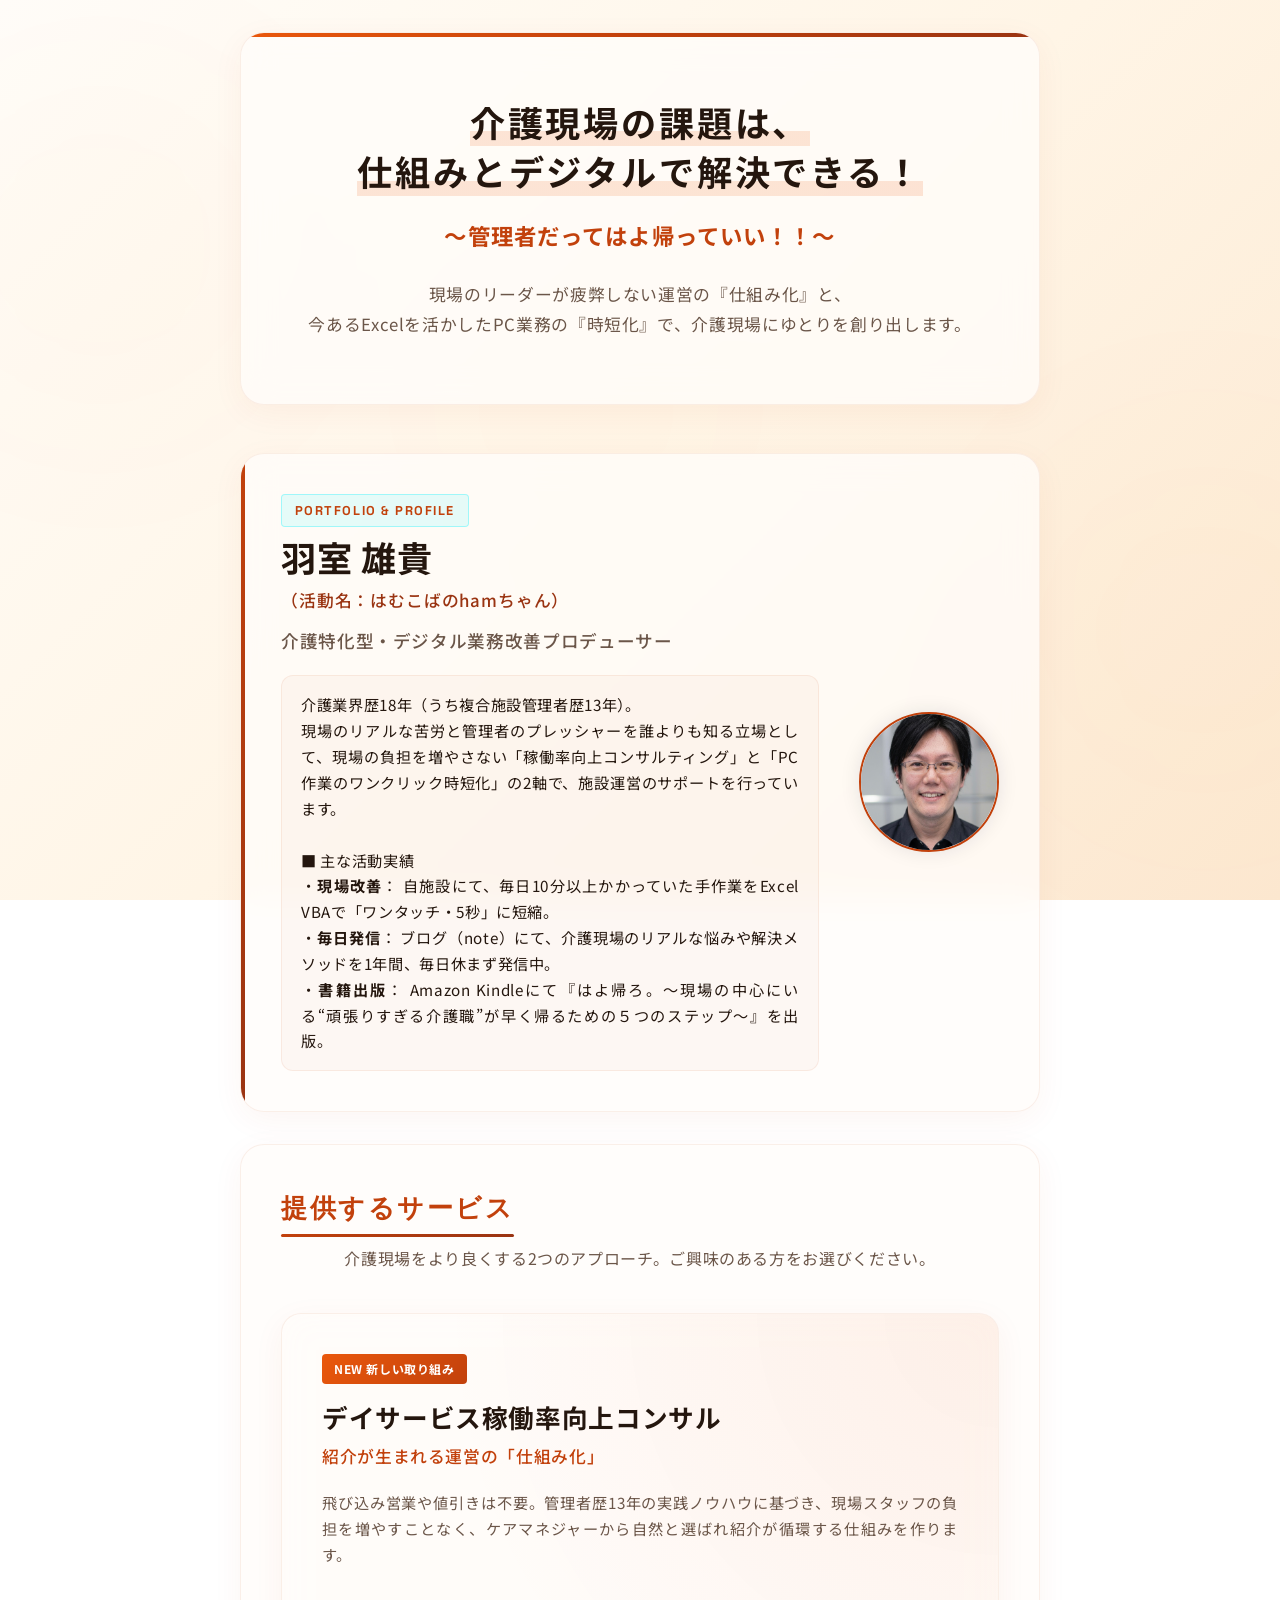
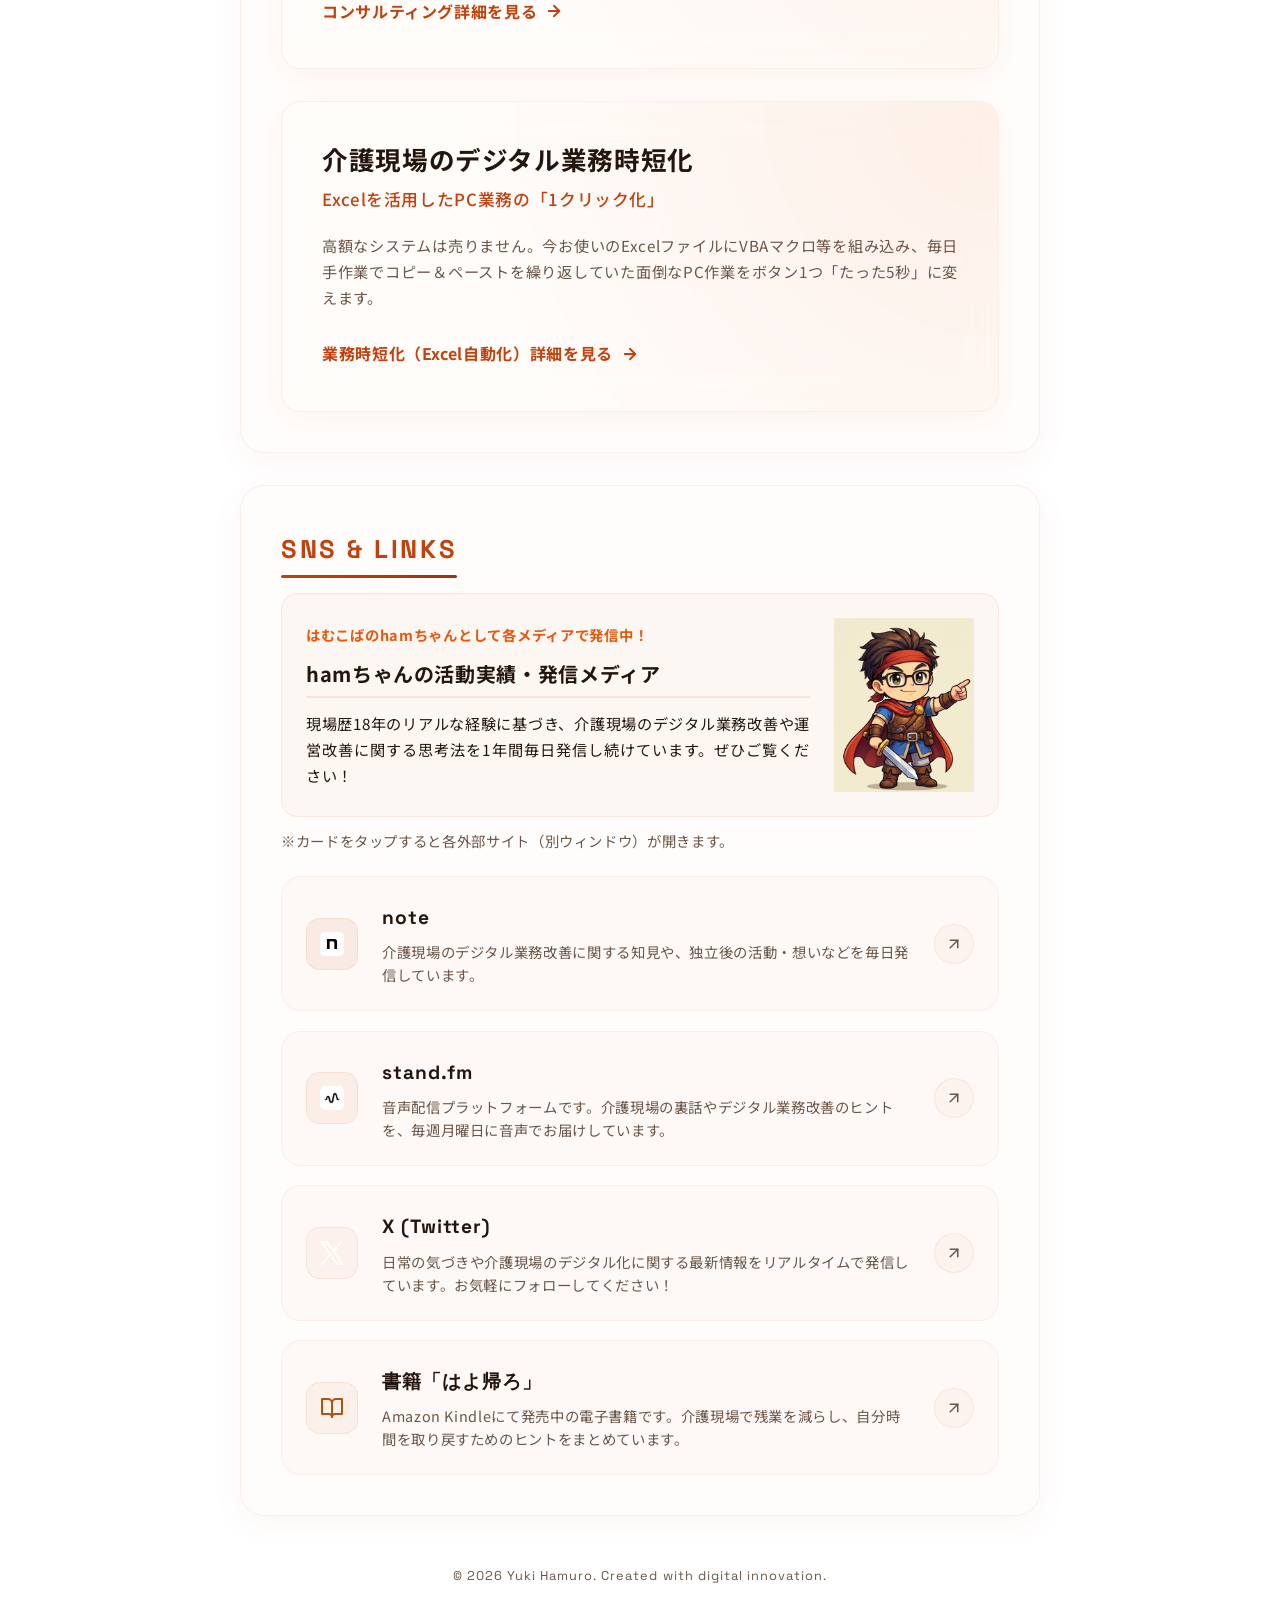
==== commit 7f8c7142: "何か変えた" ====
--- a/index.html
+++ b/index.html
@@ -129,7 +129,7 @@
           </p>
         </div>
         <div class="sns-intro-image">
-          <img src="hamちゃん勇者.png" alt="hamちゃん勇者" class="sns-hero-image">
+          <img src="ロゴ/hamちゃん.png" alt="hamちゃん勇者" class="sns-hero-image">
         </div>
       </div>
 
@@ -139,7 +139,7 @@
         <!-- note リンクカード -->
         <a href="https://note.com/hamukoba_ham" target="_blank" rel="noopener noreferrer" class="sns-card" id="sns-note">
           <div class="sns-icon">
-            <img src="notelogo.png" alt="note ロゴ">
+            <img src="ロゴ/note.png" alt="note ロゴ">
           </div>
           <div class="sns-info">
             <h3 class="sns-name">note</h3>
@@ -156,7 +156,7 @@
         <!-- stand.fm リンクカード -->
         <a href="https://stand.fm/channels/65d8b1ed53b400abe2d19268" target="_blank" rel="noopener noreferrer" class="sns-card" id="sns-standfm">
           <div class="sns-icon">
-            <img src="stand.flogo.png" alt="stand.fm ロゴ">
+            <img src="ロゴ/stand.fm.png" alt="stand.fm ロゴ">
           </div>
           <div class="sns-info">
             <h3 class="sns-name">stand.fm</h3>
@@ -173,7 +173,7 @@
         <!-- X (Twitter) リンクカード -->
         <a href="https://x.com/ham_hamkoballc" target="_blank" rel="noopener noreferrer" class="sns-card" id="sns-x">
           <div class="sns-icon">
-            <img src="logo-black.png" alt="X ロゴ">
+            <img src="ロゴ/X.png" alt="X ロゴ">
           </div>
           <div class="sns-info">
             <h3 class="sns-name">X (Twitter)</h3>
